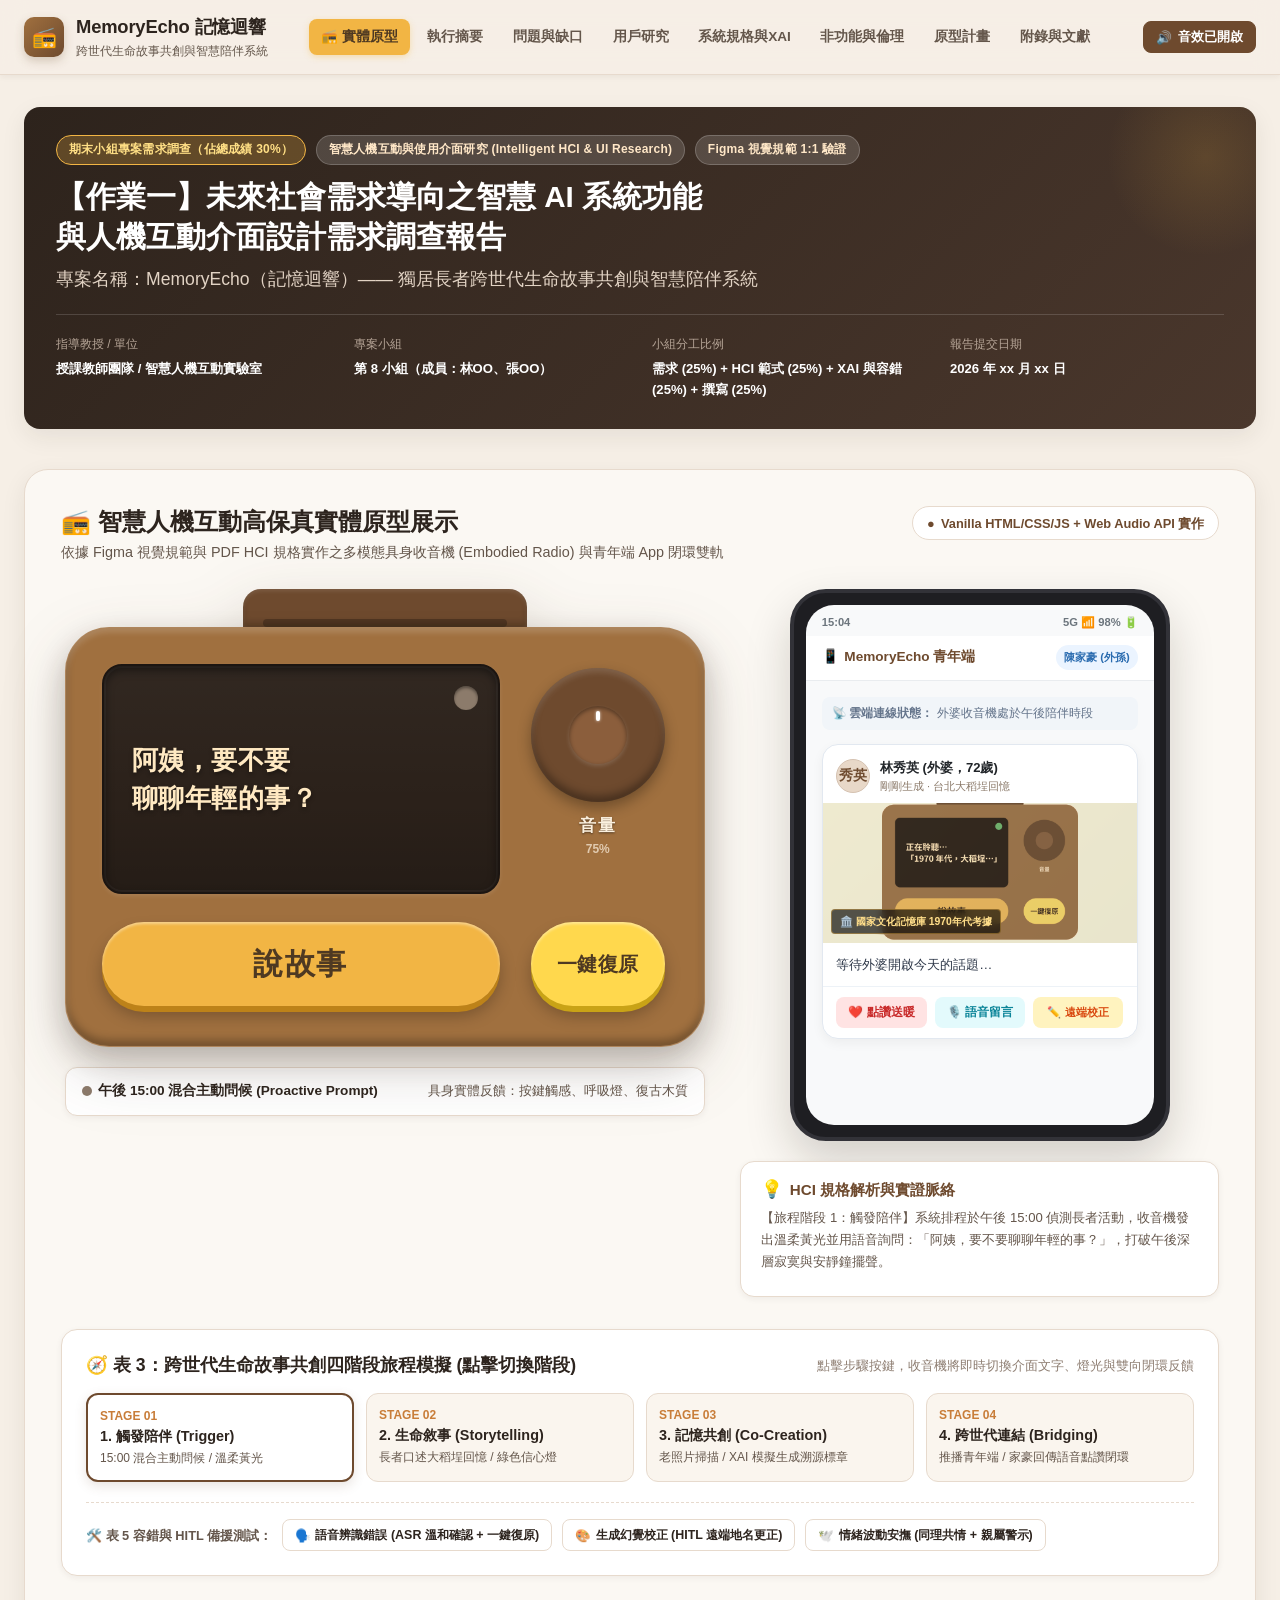
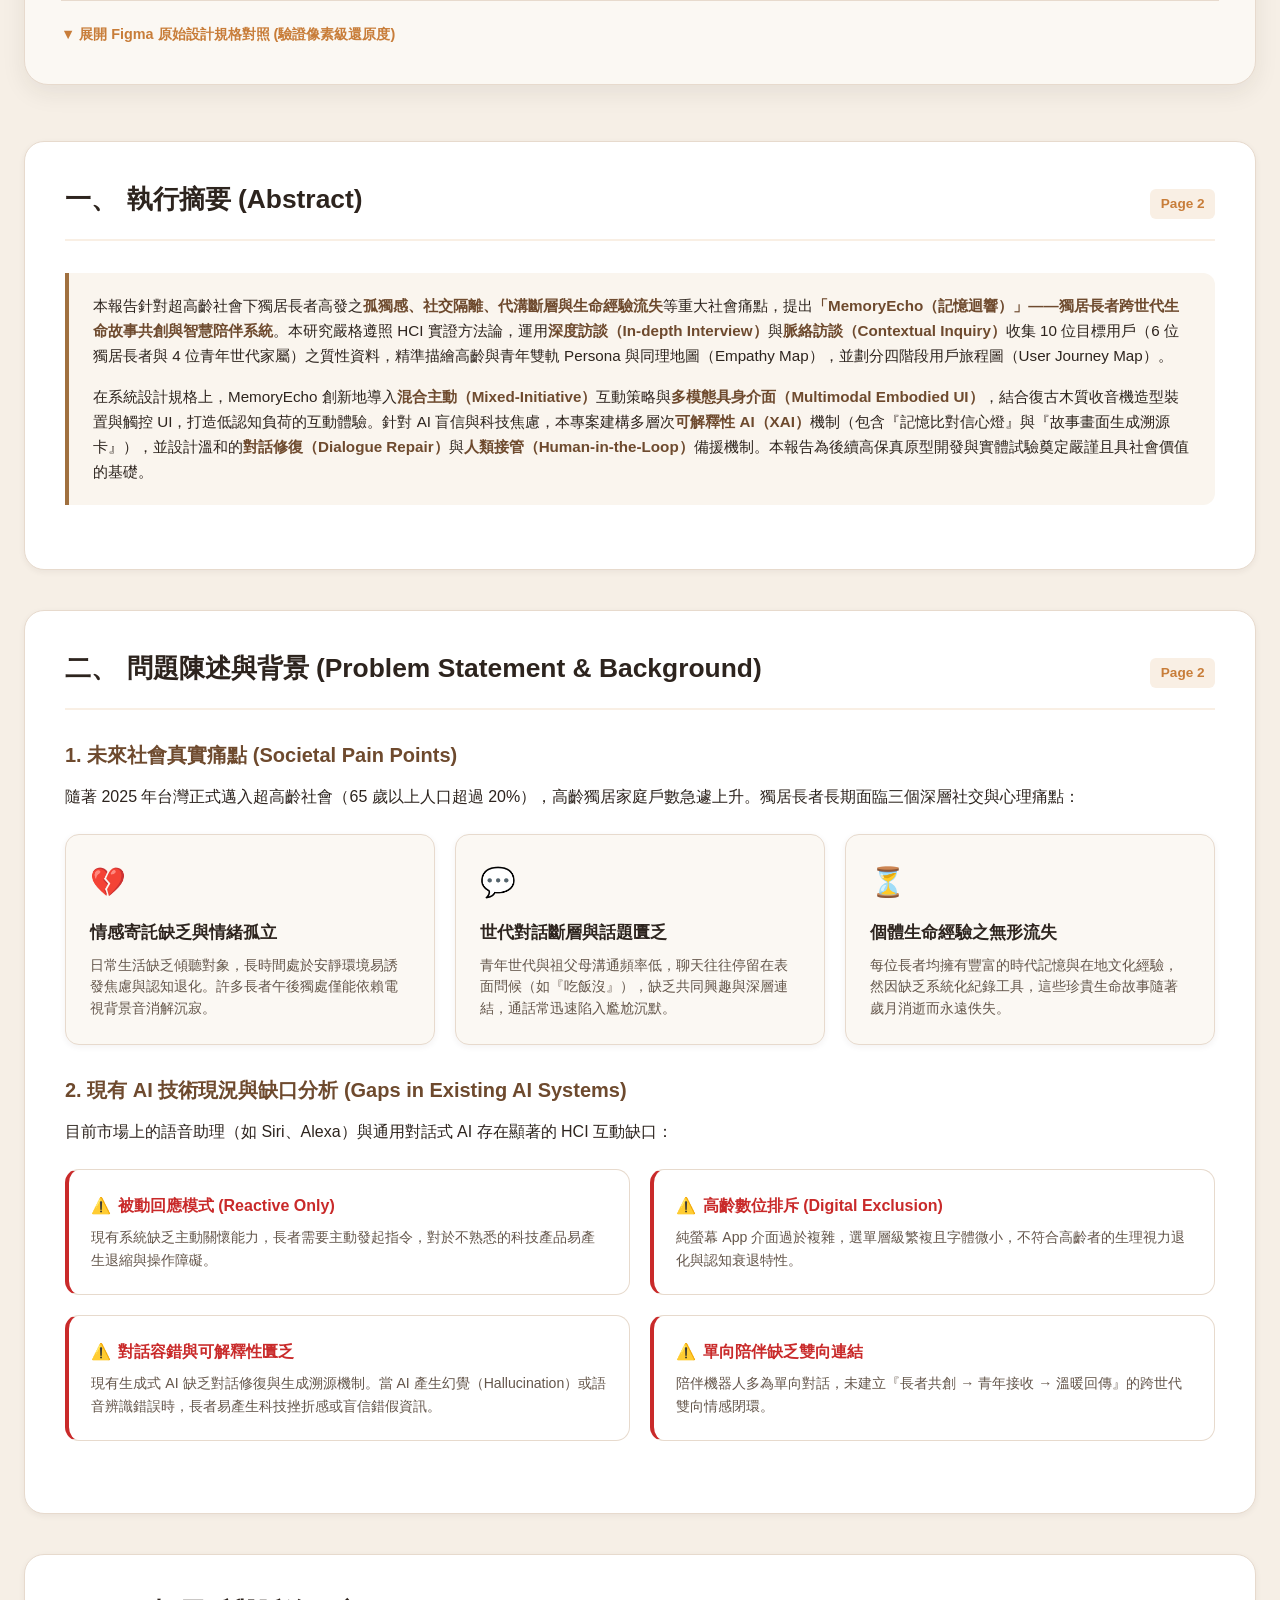
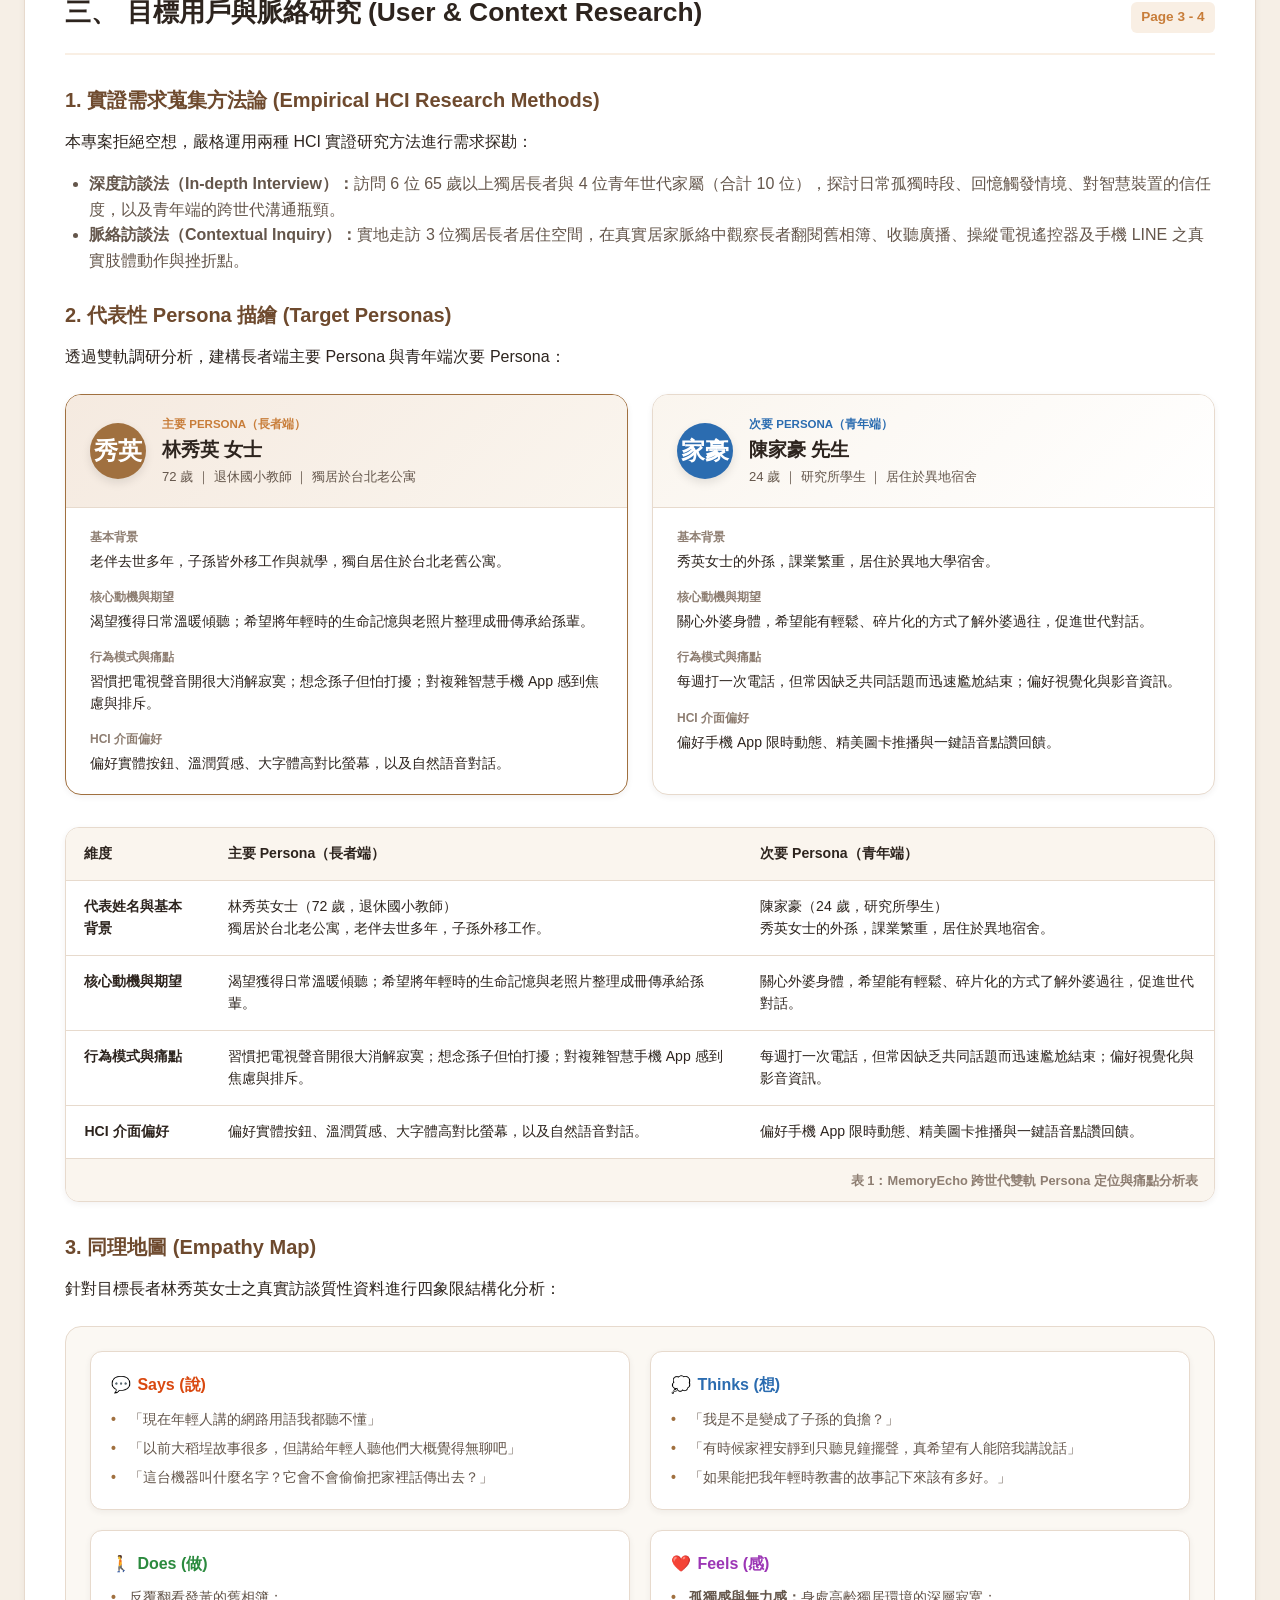
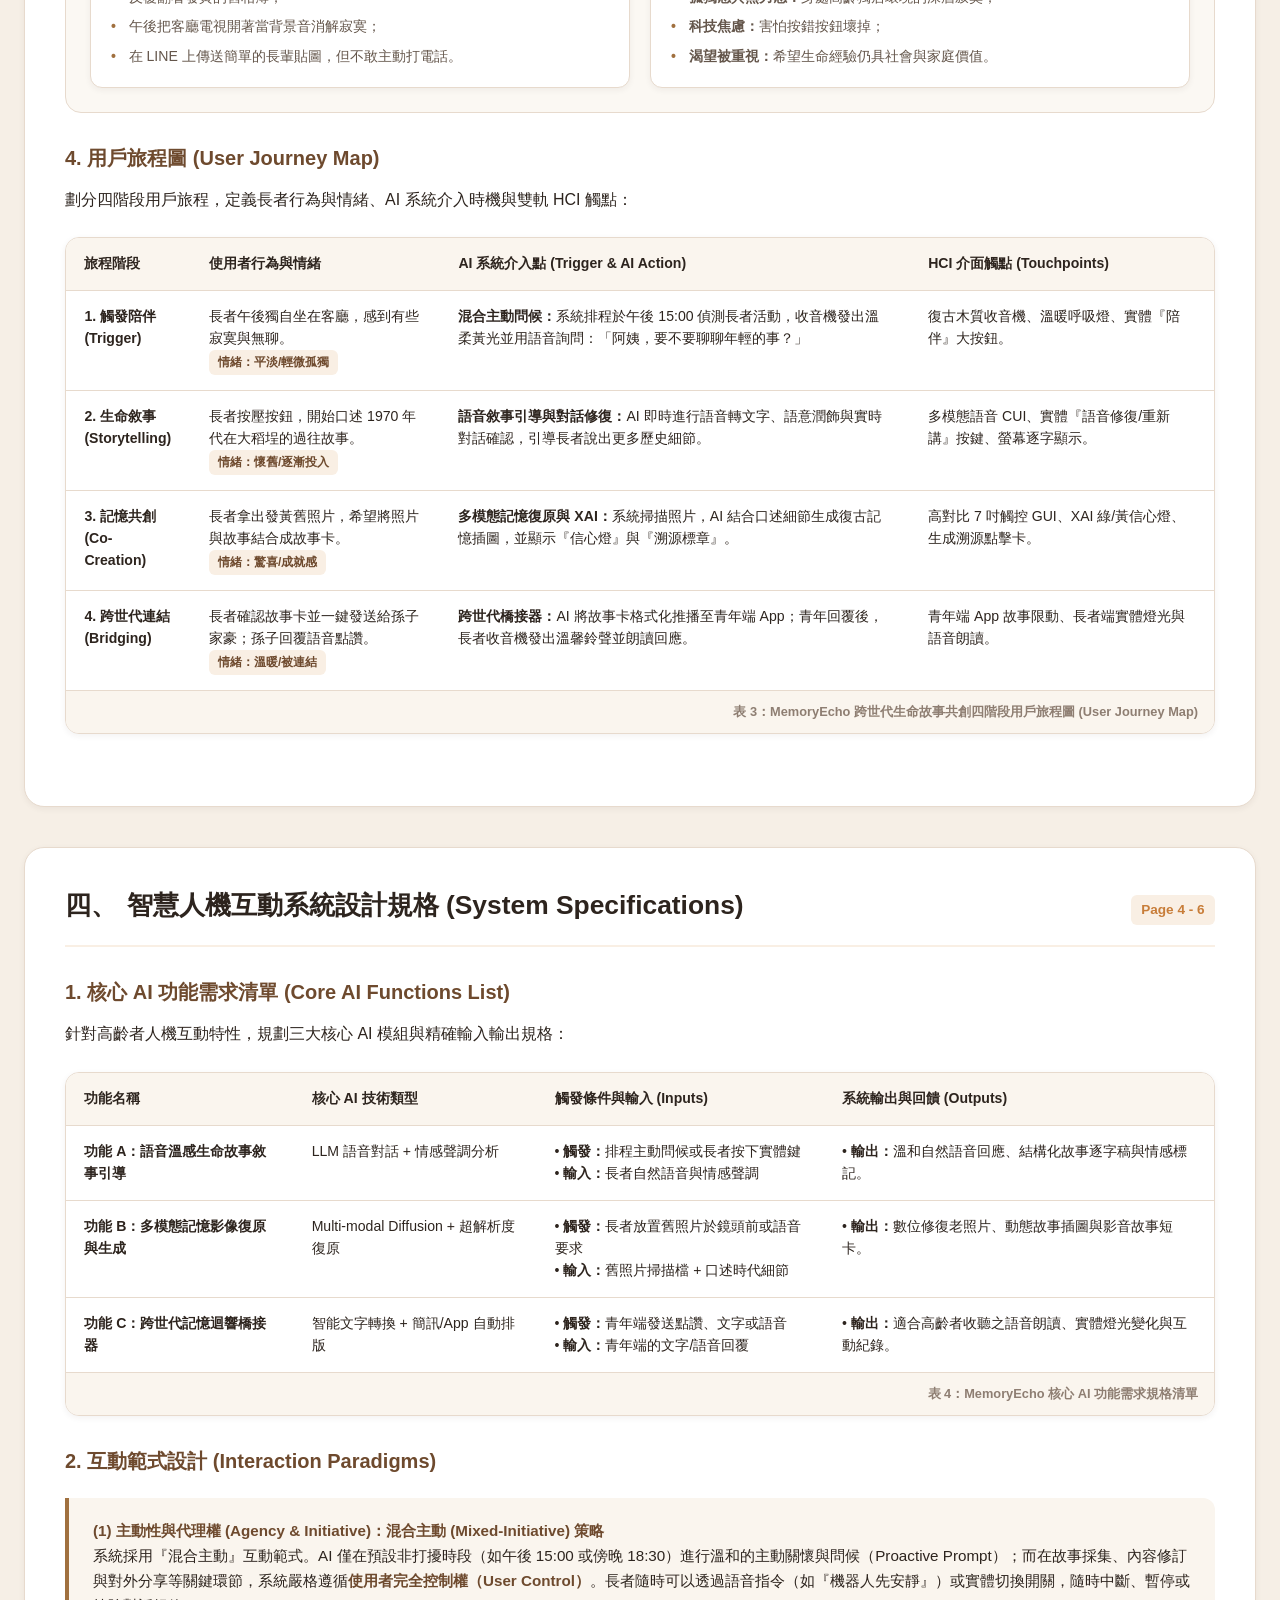
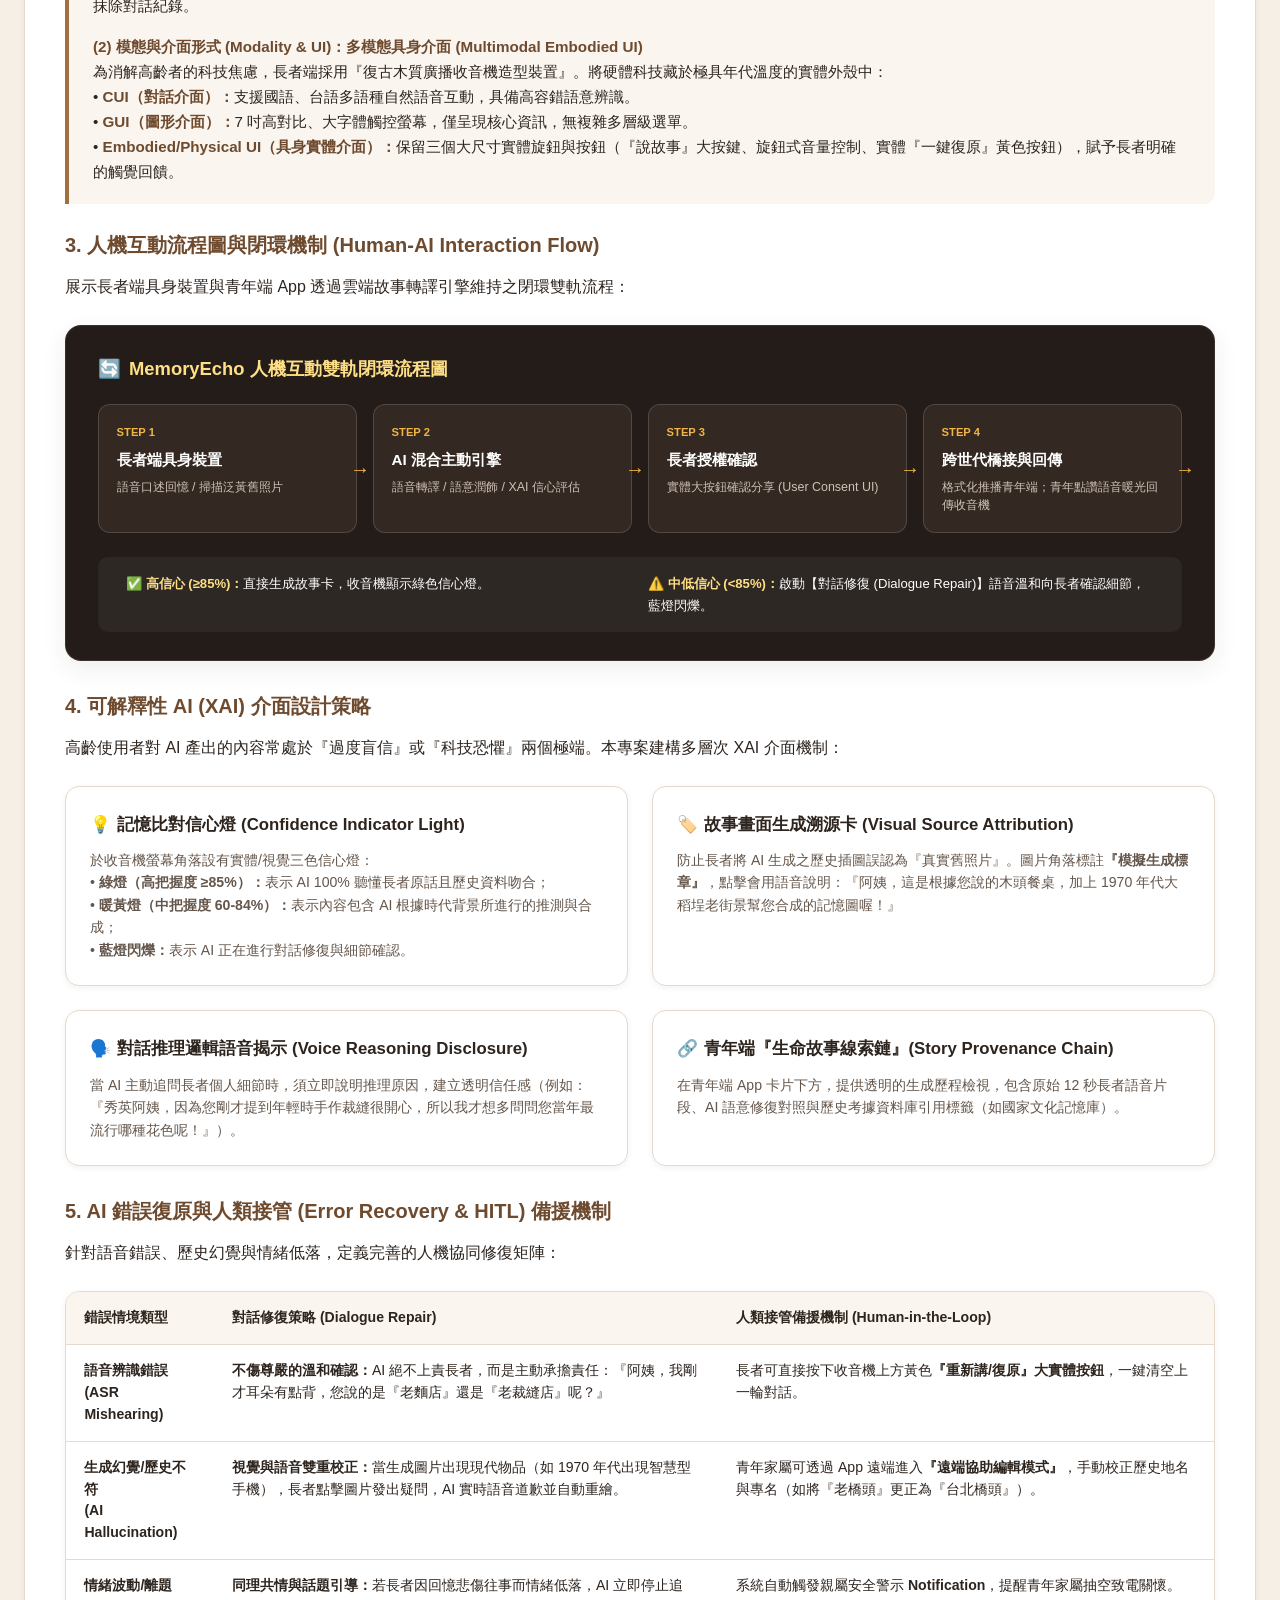
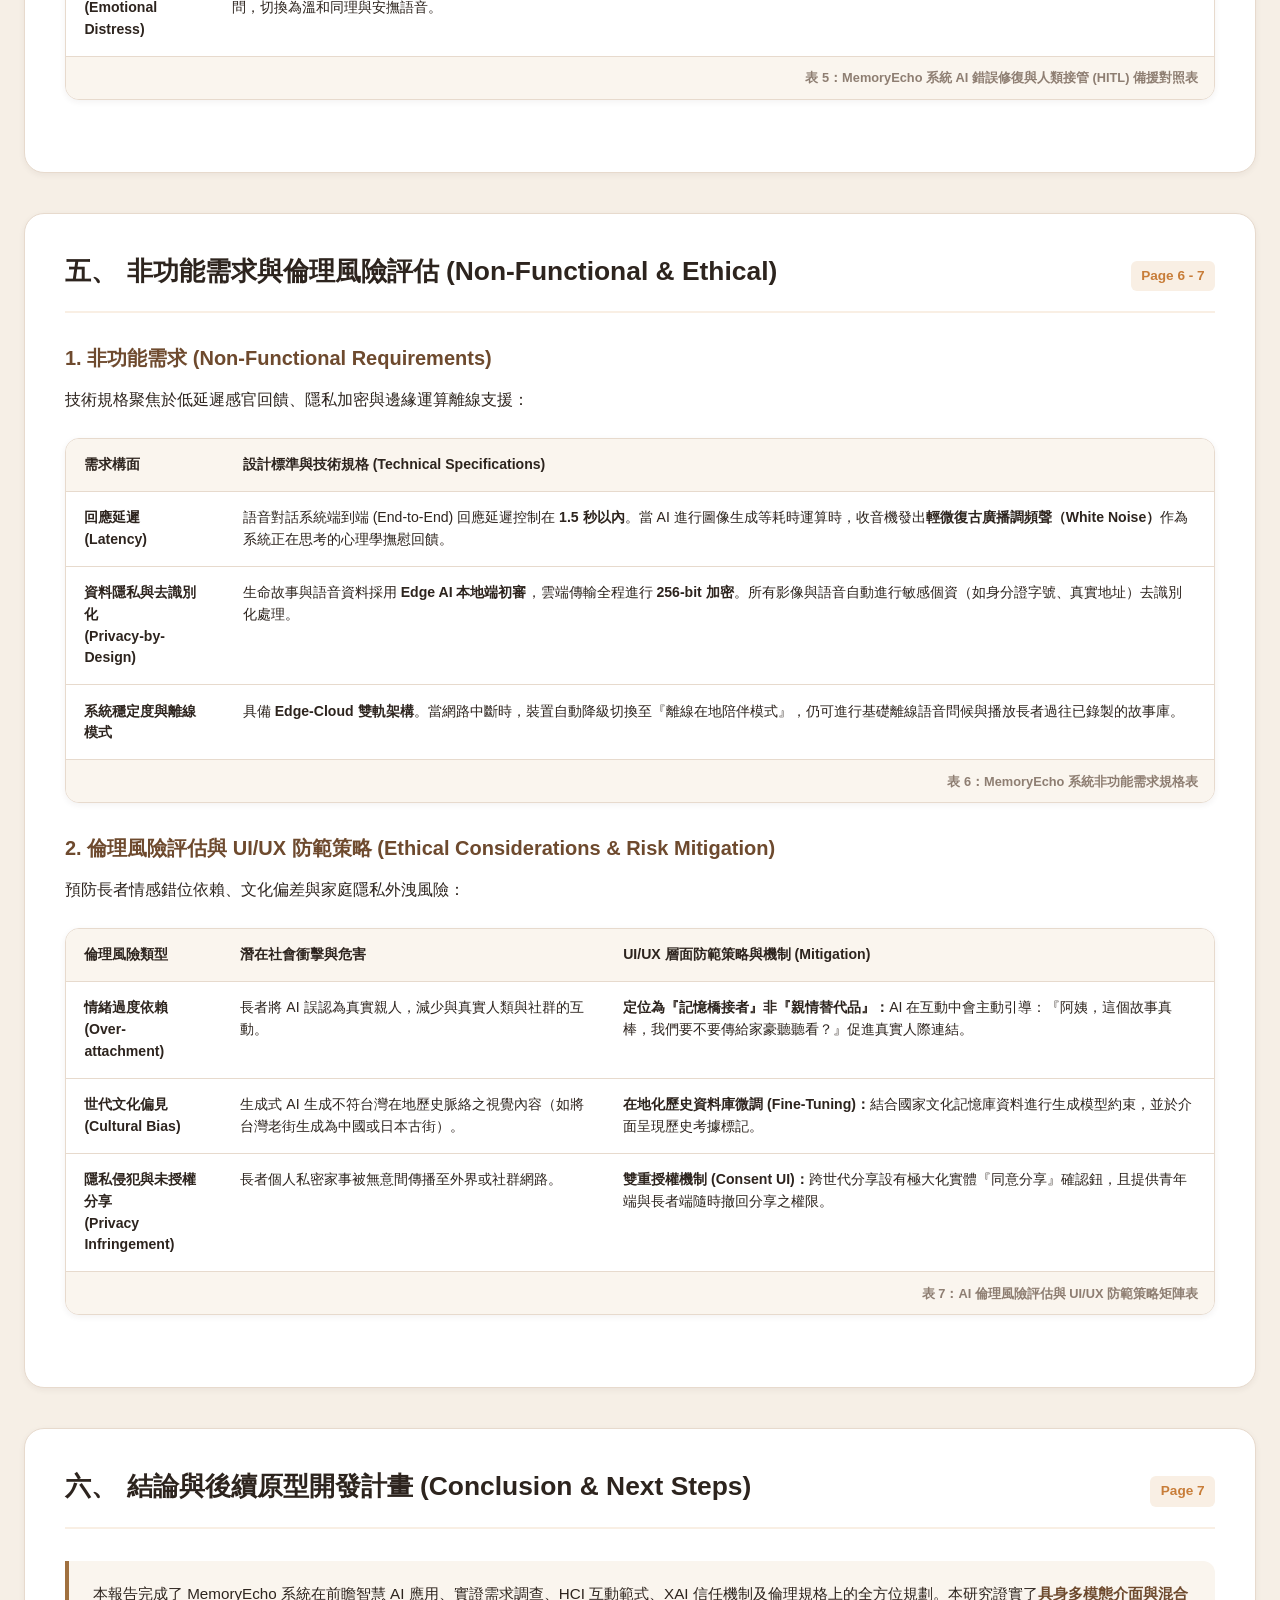
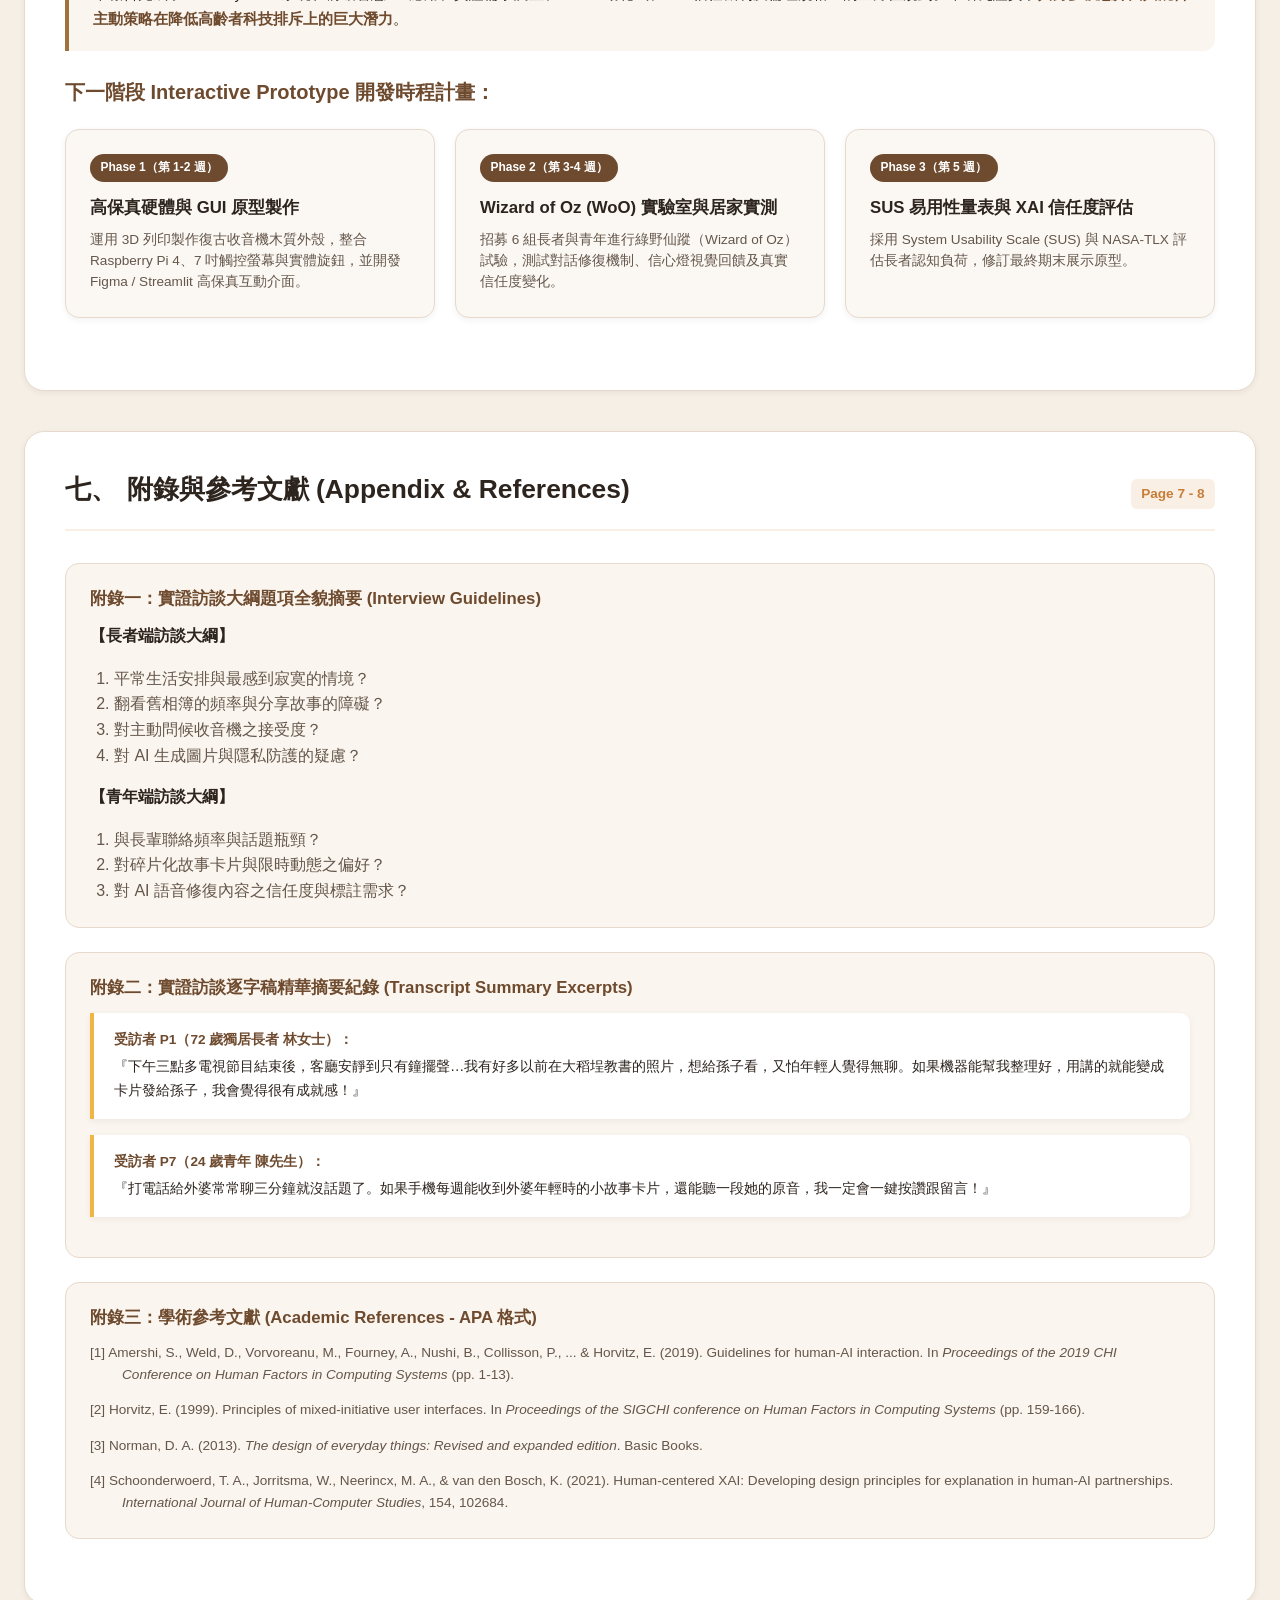
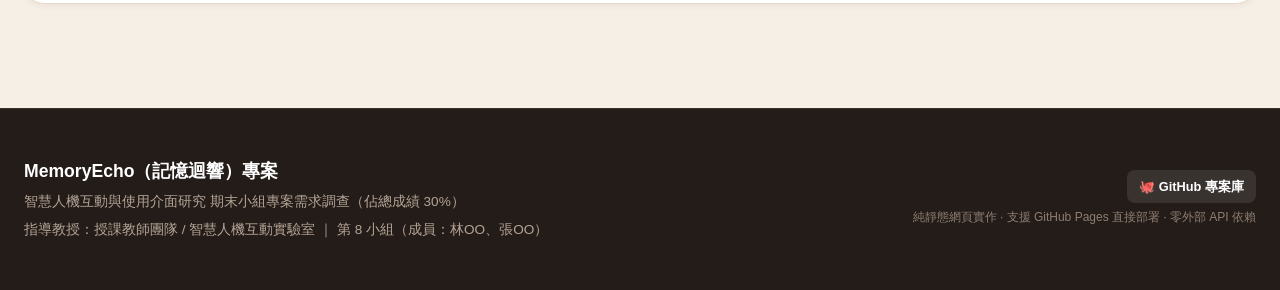
==== index.html @ 431fba09 "第一版：MemoryEcho 收音機網頁原型（PDF + Figma）" ====
<!DOCTYPE html>
<html lang="zh-TW">
<head>
  <meta charset="UTF-8">
  <meta name="viewport" content="width=device-width, initial-scale=1.0">
  <title>MemoryEcho（記憶迴響）｜獨居長者跨世代生命故事共創與智慧陪伴系統</title>
  <meta name="description" content="智慧人機互動與使用介面研究 期末小組專案需求調查報告：獨居長者跨世代生命故事共創與智慧陪伴系統 MemoryEcho。結合混合主動策略、多模態具身介面與 XAI 可解釋性機制。">
  <meta name="theme-color" content="#A0703F">
  <link rel="stylesheet" href="css/style.css">
</head>
<body>

  <!-- Sticky Top Navigation -->
  <header class="site-header" id="siteHeader">
    <div class="header-container">
      <a href="#prototypeShowcase" class="brand-wrapper">
        <div class="brand-icon">📻</div>
        <div class="brand-title-group">
          <span class="brand-title">MemoryEcho 記憶迴響</span>
          <span class="brand-subtitle">跨世代生命故事共創與智慧陪伴系統</span>
        </div>
      </a>

      <!-- Desktop Nav Links -->
      <ul class="nav-links" id="navLinks">
        <li><a href="#prototypeShowcase" class="nav-link prototype-btn">📻 實體原型</a></li>
        <li><a href="#sectionAbstract" class="nav-link">執行摘要</a></li>
        <li><a href="#sectionProblem" class="nav-link">問題與缺口</a></li>
        <li><a href="#sectionResearch" class="nav-link">用戶研究</a></li>
        <li><a href="#sectionSpecs" class="nav-link">系統規格與XAI</a></li>
        <li><a href="#sectionEthics" class="nav-link">非功能與倫理</a></li>
        <li><a href="#sectionNextSteps" class="nav-link">原型計畫</a></li>
        <li><a href="#sectionAppendix" class="nav-link">附錄與文獻</a></li>
      </ul>

      <!-- Action Tools -->
      <div class="header-tools">
        <button type="button" class="tool-toggle-btn active" id="soundToggleBtn" title="開關網頁調頻音效與語音播報">
          <span>🔊</span>
          <span>音效已開啟</span>
        </button>
        <button type="button" class="mobile-nav-toggle" id="mobileNavToggle" aria-label="選單開關">☰</button>
      </div>
    </div>
  </header>

  <!-- Main Content Wrapper -->
  <main class="main-wrapper">

    <!-- Academic Report Header Banner -->
    <header class="academic-banner" id="academicBanner">
      <div class="academic-badge-row">
        <span class="academic-badge highlight">期末小組專案需求調查（佔總成績 30%）</span>
        <span class="academic-badge">智慧人機互動與使用介面研究 (Intelligent HCI & UI Research)</span>
        <span class="academic-badge">Figma 視覺規範 1:1 驗證</span>
      </div>
      <h1 class="academic-title">【作業一】未來社會需求導向之智慧 AI 系統功能<br>與人機互動介面設計需求調查報告</h1>
      <p class="academic-subtitle">專案名稱：MemoryEcho（記憶迴響）—— 獨居長者跨世代生命故事共創與智慧陪伴系統</p>

      <div class="academic-meta-grid">
        <div class="meta-item">
          <span class="meta-label">指導教授 / 單位</span>
          <span class="meta-value">授課教師團隊 / 智慧人機互動實驗室</span>
        </div>
        <div class="meta-item">
          <span class="meta-label">專案小組</span>
          <span class="meta-value">第 8 小組（成員：林OO、張OO）</span>
        </div>
        <div class="meta-item">
          <span class="meta-label">小組分工比例</span>
          <span class="meta-value">需求 (25%) + HCI 範式 (25%) + XAI 與容錯 (25%) + 撰寫 (25%)</span>
        </div>
        <div class="meta-item">
          <span class="meta-label">報告提交日期</span>
          <span class="meta-value">2026 年 xx 月 xx 日</span>
        </div>
      </div>
    </header>

    <!-- =======================================================================
         SECTION 0: INTERACTIVE PROTOTYPE SHOWCASE (FIGMA 1:1 REPRODUCTION)
         ======================================================================= -->
    <section class="prototype-section" id="prototypeShowcase">
      <div class="section-head">
        <div class="section-title-wrap">
          <h2>📻 智慧人機互動高保真實體原型展示</h2>
          <p>依據 Figma 視覺規範與 PDF HCI 規格實作之多模態具身收音機 (Embodied Radio) 與青年端 App 閉環雙軌</p>
        </div>
        <div class="prototype-tag-pill">
          <span>●</span> <span>Vanilla HTML/CSS/JS + Web Audio API 實作</span>
        </div>
      </div>

      <!-- Prototype Split View -->
      <div class="prototype-arena">

        <!-- Left: Elder Embodied Radio Hardware -->
        <div class="radio-stage">
          <div class="radio-device-wrapper">
            <!-- Top Handle (#6E4A2E) -->
            <div class="radio-handle"></div>

            <!-- Radio Body (#A0703F) -->
            <div class="radio-chassis">
              <!-- Left Column: Screen & Story Button -->
              <div class="chassis-left">
                <!-- 7" High-contrast Display (#2B211A) -->
                <div class="radio-screen" id="radioScreen">
                  <!-- XAI Confidence Indicator LED (Top Right) -->
                  <div class="screen-indicator-wrap">
                    <div class="indicator-led state-standby" id="screenIndicatorLed" title="記憶比對信心燈 (點擊測試說明)"></div>
                  </div>

                  <!-- Screen Text Dynamic Display -->
                  <div class="screen-content">
                    <div class="screen-text" id="radioScreenText">阿姨，要不要
聊聊年輕的事？</div>
                  </div>
                </div>

                <!-- Say Story Big Button (#F2B544) -->
                <button type="button" class="btn-story" id="btnStory" title="按壓說故事">
                  說故事
                </button>
              </div>

              <!-- Right Column: Rotary Volume Knob & Reset Button -->
              <div class="chassis-right">
                <!-- Rotary Volume Knob Section -->
                <div class="knob-container">
                  <div class="rotary-knob" id="rotaryKnob" title="旋鈕式音量控制 (可點擊或滾動滑鼠滾輪調整)">
                    <div class="knob-inner"></div>
                  </div>
                  <div class="knob-label">音量</div>
                  <div class="knob-vol-readout" id="knobVolReadout">75%</div>
                </div>

                <!-- Reset Button (#FFD84D) -->
                <button type="button" class="btn-reset" id="btnReset" title="實體『一鍵復原』黃色按鈕：清空上一輪對話">
                  一鍵復原
                </button>
              </div>
            </div>
          </div>

          <!-- Radio Hardware Status Bar -->
          <div class="radio-status-bar">
            <div class="status-indicator-tag">
              <span class="status-dot-mini" id="radioStatusDot"></span>
              <span id="radioStatusText">午後 15:00 混合主動問候 (Proactive Prompt)</span>
            </div>
            <span class="status-feedback-text">具身實體反饋：按鍵觸感、呼吸燈、復古木質</span>
          </div>
        </div>

        <!-- Right: Youth Mobile Companion View & HCI Live Explanation -->
        <div class="companion-panel">
          <!-- Smartphone Simulator -->
          <div class="mobile-phone-frame">
            <div class="phone-screen">
              <div class="phone-status-bar">
                <span>15:04</span>
                <span>5G 📶 98% 🔋</span>
              </div>
              <div class="phone-app-header">
                <div class="phone-app-title">
                  <span>📱</span> MemoryEcho 青年端
                </div>
                <div class="phone-user-chip">陳家豪 (外孫)</div>
              </div>

              <div class="phone-body">
                <!-- Status notification from grandma -->
                <div style="font-size: 0.72rem; color: #64748B; background: #F1F5F9; padding: 0.45rem 0.65rem; border-radius: 8px;">
                  📡 <strong>雲端連線狀態：</strong> <span id="youthStatusText">外婆收音機處於午後陪伴時段</span>
                </div>

                <!-- Story Card in Youth View -->
                <div class="youth-story-card">
                  <div class="card-top-meta">
                    <div class="elder-avatar">秀英</div>
                    <div class="elder-meta-info">
                      <span class="elder-meta-name">林秀英 (外婆，72歲)</span>
                      <span class="elder-meta-time">剛剛生成 · 台北大稻埕回憶</span>
                    </div>
                  </div>

                  <div class="card-media-banner">
                    <img src="assets/images/figma_listening.png" alt="歷史生成插圖" class="card-media-img" style="filter: sepia(0.3) blur(0.5px);">
                    <div class="provenance-tag">🏛️ 國家文化記憶庫 1970年代考據</div>
                  </div>

                  <div class="card-story-text" id="youthStoryText">
                    等待外婆開啟今天的話題…
                  </div>

                  <!-- Provenance Chain (XAI Feature from PDF Page 6) -->
                  <div class="provenance-chain-box" id="provenanceChain" style="display:none;">
                    <div class="chain-header">🔍 生命故事線索鏈 (Story Provenance Chain)</div>
                    <div class="chain-item">
                      <span>🎧 原始語音片段：</span>
                      <span class="audio-preview-chip" onclick="window.MemoryEchoTestSpeech && window.MemoryEchoTestSpeech()">12秒語音 (點擊試聽)</span>
                    </div>
                    <div class="chain-item">
                      <span>📝 AI 語意修復：</span>
                      <span style="color:#2B8A3E;">大稻埕布莊回憶 (吻合度 96%)</span>
                    </div>
                  </div>

                  <!-- Youth Feedback Buttons -->
                  <div class="youth-actions-bar">
                    <button type="button" class="btn-youth-action btn-youth-like" id="youthBtnLike" title="發送點讚至長者收音機">
                      ❤️ 點讚送暖
                    </button>
                    <button type="button" class="btn-youth-action btn-youth-voice" id="youthBtnVoice" title="傳送語音留言給外婆">
                      🎙️ 語音留言
                    </button>
                    <button type="button" class="btn-youth-action btn-youth-edit" id="youthBtnEdit" title="遠端協助編輯模式 (HITL)">
                      ✏️ 遠端校正
                    </button>
                  </div>
                </div>
              </div>
            </div>
          </div>

          <!-- HCI Rationale Box -->
          <div class="companion-explain-box" id="feedbackExplain">
            <h4><span style="font-size:1.1rem;">💡</span> HCI 規格解析與實證脈絡</h4>
            <p>【旅程階段 1：觸發陪伴】系統排程於午後 15:00 偵測長者活動，收音機發出溫柔黃光並用語音詢問：「阿姨，要不要聊聊年輕的事？」，打破午後深層寂寞與安靜鐘擺聲。</p>
          </div>
        </div>

      </div>

      <!-- User Journey Interactive Stepper -->
      <div class="journey-stepper-panel">
        <div class="stepper-header">
          <h3>🧭 表 3：跨世代生命故事共創四階段旅程模擬 (點擊切換階段)</h3>
          <span class="stepper-hint">點擊步驟按鍵，收音機將即時切換介面文字、燈光與雙向閉環反饋</span>
        </div>

        <div class="stepper-buttons-row">
          <button type="button" class="step-btn active" data-step="1">
            <span class="step-num">STAGE 01</span>
            <span class="step-title">1. 觸發陪伴 (Trigger)</span>
            <span class="step-desc">15:00 混合主動問候 / 溫柔黃光</span>
          </button>
          <button type="button" class="step-btn" data-step="2">
            <span class="step-num">STAGE 02</span>
            <span class="step-title">2. 生命敘事 (Storytelling)</span>
            <span class="step-desc">長者口述大稻埕回憶 / 綠色信心燈</span>
          </button>
          <button type="button" class="step-btn" data-step="3">
            <span class="step-num">STAGE 03</span>
            <span class="step-title">3. 記憶共創 (Co-Creation)</span>
            <span class="step-desc">老照片掃描 / XAI 模擬生成溯源標章</span>
          </button>
          <button type="button" class="step-btn" data-step="4">
            <span class="step-num">STAGE 04</span>
            <span class="step-title">4. 跨世代連結 (Bridging)</span>
            <span class="step-desc">推播青年端 / 家豪回傳語音點讚閉環</span>
          </button>
        </div>

        <!-- Table 5 Error Recovery & HITL Quick Scenarios -->
        <div class="error-scenarios-row">
          <span class="scenario-label">🛠️ 表 5 容錯與 HITL 備援測試：</span>
          <button type="button" class="btn-scenario" data-scenario="asrError">
            <span>🗣️</span> 語音辨識錯誤 (ASR 溫和確認 + 一鍵復原)
          </button>
          <button type="button" class="btn-scenario" data-scenario="hallucinationError">
            <span>🎨</span> 生成幻覺校正 (HITL 遠端地名更正)
          </button>
          <button type="button" class="btn-scenario" data-scenario="emotionError">
            <span>🕊️</span> 情緒波動安撫 (同理共情 + 親屬警示)
          </button>
        </div>
      </div>

      <!-- Figma Visual Comparison Drawer (1:1 Fidelity Verification) -->
      <div class="figma-compare-drawer">
        <button type="button" class="drawer-toggle" id="figmaToggleBtn">
          <span>▼ 展開 Figma 原始設計規格對照 (驗證像素級還原度)</span>
        </button>
        <div class="figma-compare-content" id="figmaDrawer">
          <div class="figma-grid">
            <div class="figma-card">
              <img src="assets/images/figma_standby.png" alt="Figma 待機/主動問候畫面" loading="lazy">
              <p>Figma 狀態 1：待機/主動問候畫面 (「阿姨，要不要聊聊年輕的事？」)</p>
            </div>
            <div class="figma-card">
              <img src="assets/images/figma_listening.png" alt="Figma 聆聽中畫面" loading="lazy">
              <p>Figma 狀態 2：聆聽中與綠色信心燈 (「正在聆聽…「1970 年代，大稻埕…」」)</p>
            </div>
          </div>
        </div>
      </div>
    </section>

    <!-- =======================================================================
         SECTION 1: 一、執行摘要 (ABSTRACT)
         ======================================================================= -->
    <section class="report-section" id="sectionAbstract">
      <div class="report-section-header">
        <h2><span>一、</span>執行摘要 (Abstract)</h2>
        <span class="section-page-ref">Page 2</span>
      </div>

      <div class="callout-box">
        <p>本報告針對超高齡社會下獨居長者高發之<strong>孤獨感、社交隔離、代溝斷層與生命經驗流失</strong>等重大社會痛點，提出<strong>「MemoryEcho（記憶迴響）」——獨居長者跨世代生命故事共創與智慧陪伴系統</strong>。本研究嚴格遵照 HCI 實證方法論，運用<strong>深度訪談（In-depth Interview）</strong>與<strong>脈絡訪談（Contextual Inquiry）</strong>收集 10 位目標用戶（6 位獨居長者與 4 位青年世代家屬）之質性資料，精準描繪高齡與青年雙軌 Persona 與同理地圖（Empathy Map），並劃分四階段用戶旅程圖（User Journey Map）。</p>
        <p>在系統設計規格上，MemoryEcho 創新地導入<strong>混合主動（Mixed-Initiative）</strong>互動策略與<strong>多模態具身介面（Multimodal Embodied UI）</strong>，結合復古木質收音機造型裝置與觸控 UI，打造低認知負荷的互動體驗。針對 AI 盲信與科技焦慮，本專案建構多層次<strong>可解釋性 AI（XAI）</strong>機制（包含『記憶比對信心燈』與『故事畫面生成溯源卡』），並設計溫和的<strong>對話修復（Dialogue Repair）</strong>與<strong>人類接管（Human-in-the-Loop）</strong>備援機制。本報告為後續高保真原型開發與實體試驗奠定嚴謹且具社會價值的基礎。</p>
      </div>
    </section>

    <!-- =======================================================================
         SECTION 2: 二、問題陳述與背景 (PROBLEM STATEMENT & BACKGROUND)
         ======================================================================= -->
    <section class="report-section" id="sectionProblem">
      <div class="report-section-header">
        <h2><span>二、</span>問題陳述與背景 (Problem Statement & Background)</h2>
        <span class="section-page-ref">Page 2</span>
      </div>

      <h3 class="sub-section-title">1. 未來社會真實痛點 (Societal Pain Points)</h3>
      <p>隨著 2025 年台灣正式邁入超高齡社會（65 歲以上人口超過 20%），高齡獨居家庭戶數急遽上升。獨居長者長期面臨三個深層社交與心理痛點：</p>

      <div class="pain-points-grid">
        <div class="pain-point-card">
          <div class="pain-point-icon">💔</div>
          <div class="pain-point-title">情感寄託缺乏與情緒孤立</div>
          <div class="pain-point-desc">日常生活缺乏傾聽對象，長時間處於安靜環境易誘發焦慮與認知退化。許多長者午後獨處僅能依賴電視背景音消解沉寂。</div>
        </div>
        <div class="pain-point-card">
          <div class="pain-point-icon">💬</div>
          <div class="pain-point-title">世代對話斷層與話題匱乏</div>
          <div class="pain-point-desc">青年世代與祖父母溝通頻率低，聊天往往停留在表面問候（如『吃飯沒』），缺乏共同興趣與深層連結，通話常迅速陷入尷尬沉默。</div>
        </div>
        <div class="pain-point-card">
          <div class="pain-point-icon">⏳</div>
          <div class="pain-point-title">個體生命經驗之無形流失</div>
          <div class="pain-point-desc">每位長者均擁有豐富的時代記憶與在地文化經驗，然因缺乏系統化紀錄工具，這些珍貴生命故事隨著歲月消逝而永遠佚失。</div>
        </div>
      </div>

      <h3 class="sub-section-title">2. 現有 AI 技術現況與缺口分析 (Gaps in Existing AI Systems)</h3>
      <p>目前市場上的語音助理（如 Siri、Alexa）與通用對話式 AI 存在顯著的 HCI 互動缺口：</p>

      <div class="gaps-grid">
        <div class="gap-card">
          <div class="gap-title"><span>⚠️</span> 被動回應模式 (Reactive Only)</div>
          <div class="gap-desc">現有系統缺乏主動關懷能力，長者需要主動發起指令，對於不熟悉的科技產品易產生退縮與操作障礙。</div>
        </div>
        <div class="gap-card">
          <div class="gap-title"><span>⚠️</span> 高齡數位排斥 (Digital Exclusion)</div>
          <div class="gap-desc">純螢幕 App 介面過於複雜，選單層級繁複且字體微小，不符合高齡者的生理視力退化與認知衰退特性。</div>
        </div>
        <div class="gap-card">
          <div class="gap-title"><span>⚠️</span> 對話容錯與可解釋性匱乏</div>
          <div class="gap-desc">現有生成式 AI 缺乏對話修復與生成溯源機制。當 AI 產生幻覺（Hallucination）或語音辨識錯誤時，長者易產生科技挫折感或盲信錯假資訊。</div>
        </div>
        <div class="gap-card">
          <div class="gap-title"><span>⚠️</span> 單向陪伴缺乏雙向連結</div>
          <div class="gap-desc">陪伴機器人多為單向對話，未建立『長者共創 → 青年接收 → 溫暖回傳』的跨世代雙向情感閉環。</div>
        </div>
      </div>
    </section>

    <!-- =======================================================================
         SECTION 3: 三、目標用戶與脈絡研究 (USER & CONTEXT RESEARCH)
         ======================================================================= -->
    <section class="report-section" id="sectionResearch">
      <div class="report-section-header">
        <h2><span>三、</span>目標用戶與脈絡研究 (User & Context Research)</h2>
        <span class="section-page-ref">Page 3 - 4</span>
      </div>

      <h3 class="sub-section-title">1. 實證需求蒐集方法論 (Empirical HCI Research Methods)</h3>
      <p>本專案拒絕空想，嚴格運用兩種 HCI 實證研究方法進行需求探勘：</p>
      <ul style="margin-left: 1.5rem; margin-bottom: 1.5rem; color: var(--text-secondary); line-height: 1.6;">
        <li><strong>深度訪談法（In-depth Interview）：</strong>訪問 6 位 65 歲以上獨居長者與 4 位青年世代家屬（合計 10 位），探討日常孤獨時段、回憶觸發情境、對智慧裝置的信任度，以及青年端的跨世代溝通瓶頸。</li>
        <li><strong>脈絡訪談法（Contextual Inquiry）：</strong>實地走訪 3 位獨居長者居住空間，在真實居家脈絡中觀察長者翻閱舊相簿、收聽廣播、操縱電視遙控器及手機 LINE 之真實肢體動作與挫折點。</li>
      </ul>

      <h3 class="sub-section-title">2. 代表性 Persona 描繪 (Target Personas)</h3>
      <p>透過雙軌調研分析，建構長者端主要 Persona 與青年端次要 Persona：</p>

      <!-- Persona Cards Grid -->
      <div class="personas-grid">
        <!-- Elder Persona Card -->
        <div class="persona-card primary">
          <div class="persona-header">
            <div class="persona-avatar">秀英</div>
            <div class="persona-name-group">
              <span class="persona-type-badge">主要 Persona（長者端）</span>
              <span class="persona-name">林秀英 女士</span>
              <span class="persona-subtitle">72 歲 ｜ 退休國小教師 ｜ 獨居於台北老公寓</span>
            </div>
          </div>
          <div class="persona-body">
            <div class="persona-row">
              <span class="persona-row-label">基本背景</span>
              <span class="persona-row-content">老伴去世多年，子孫皆外移工作與就學，獨自居住於台北老舊公寓。</span>
            </div>
            <div class="persona-row">
              <span class="persona-row-label">核心動機與期望</span>
              <span class="persona-row-content">渴望獲得日常溫暖傾聽；希望將年輕時的生命記憶與老照片整理成冊傳承給孫輩。</span>
            </div>
            <div class="persona-row">
              <span class="persona-row-label">行為模式與痛點</span>
              <span class="persona-row-content">習慣把電視聲音開很大消解寂寞；想念孫子但怕打擾；對複雜智慧手機 App 感到焦慮與排斥。</span>
            </div>
            <div class="persona-row">
              <span class="persona-row-label">HCI 介面偏好</span>
              <span class="persona-row-content">偏好實體按鈕、溫潤質感、大字體高對比螢幕，以及自然語音對話。</span>
            </div>
          </div>
        </div>

        <!-- Youth Persona Card -->
        <div class="persona-card">
          <div class="persona-header">
            <div class="persona-avatar youth">家豪</div>
            <div class="persona-name-group">
              <span class="persona-type-badge" style="color:#2B6CB0;">次要 Persona（青年端）</span>
              <span class="persona-name">陳家豪 先生</span>
              <span class="persona-subtitle">24 歲 ｜ 研究所學生 ｜ 居住於異地宿舍</span>
            </div>
          </div>
          <div class="persona-body">
            <div class="persona-row">
              <span class="persona-row-label">基本背景</span>
              <span class="persona-row-content">秀英女士的外孫，課業繁重，居住於異地大學宿舍。</span>
            </div>
            <div class="persona-row">
              <span class="persona-row-label">核心動機與期望</span>
              <span class="persona-row-content">關心外婆身體，希望能有輕鬆、碎片化的方式了解外婆過往，促進世代對話。</span>
            </div>
            <div class="persona-row">
              <span class="persona-row-label">行為模式與痛點</span>
              <span class="persona-row-content">每週打一次電話，但常因缺乏共同話題而迅速尷尬結束；偏好視覺化與影音資訊。</span>
            </div>
            <div class="persona-row">
              <span class="persona-row-label">HCI 介面偏好</span>
              <span class="persona-row-content">偏好手機 App 限時動態、精美圖卡推播與一鍵語音點讚回饋。</span>
            </div>
          </div>
        </div>
      </div>

      <!-- Table 1: Persona Comparison Table -->
      <div class="table-wrapper">
        <table class="report-table">
          <thead>
            <tr>
              <th>維度</th>
              <th>主要 Persona（長者端）</th>
              <th>次要 Persona（青年端）</th>
            </tr>
          </thead>
          <tbody>
            <tr>
              <td><strong>代表姓名與基本背景</strong></td>
              <td>林秀英女士（72 歲，退休國小教師）<br>獨居於台北老公寓，老伴去世多年，子孫外移工作。</td>
              <td>陳家豪（24 歲，研究所學生）<br>秀英女士的外孫，課業繁重，居住於異地宿舍。</td>
            </tr>
            <tr>
              <td><strong>核心動機與期望</strong></td>
              <td>渴望獲得日常溫暖傾聽；希望將年輕時的生命記憶與老照片整理成冊傳承給孫輩。</td>
              <td>關心外婆身體，希望能有輕鬆、碎片化的方式了解外婆過往，促進世代對話。</td>
            </tr>
            <tr>
              <td><strong>行為模式與痛點</strong></td>
              <td>習慣把電視聲音開很大消解寂寞；想念孫子但怕打擾；對複雜智慧手機 App 感到焦慮與排斥。</td>
              <td>每週打一次電話，但常因缺乏共同話題而迅速尷尬結束；偏好視覺化與影音資訊。</td>
            </tr>
            <tr>
              <td><strong>HCI 介面偏好</strong></td>
              <td>偏好實體按鈕、溫潤質感、大字體高對比螢幕，以及自然語音對話。</td>
              <td>偏好手機 App 限時動態、精美圖卡推播與一鍵語音點讚回饋。</td>
            </tr>
          </tbody>
          <caption>表 1：MemoryEcho 跨世代雙軌 Persona 定位與痛點分析表</caption>
        </table>
      </div>

      <h3 class="sub-section-title">3. 同理地圖 (Empathy Map)</h3>
      <p>針對目標長者林秀英女士之真實訪談質性資料進行四象限結構化分析：</p>

      <!-- 4-Quadrant Empathy Map Visual -->
      <div class="empathy-map-container">
        <div class="empathy-grid">
          <div class="empathy-quadrant">
            <div class="quadrant-title says"><span>💬</span> Says (說)</div>
            <ul class="empathy-list">
              <li>「現在年輕人講的網路用語我都聽不懂」</li>
              <li>「以前大稻埕故事很多，但講給年輕人聽他們大概覺得無聊吧」</li>
              <li>「這台機器叫什麼名字？它會不會偷偷把家裡話傳出去？」</li>
            </ul>
          </div>

          <div class="empathy-quadrant">
            <div class="quadrant-title thinks"><span>💭</span> Thinks (想)</div>
            <ul class="empathy-list">
              <li>「我是不是變成了子孫的負擔？」</li>
              <li>「有時候家裡安靜到只聽見鐘擺聲，真希望有人能陪我講說話」</li>
              <li>「如果能把我年輕時教書的故事記下來該有多好。」</li>
            </ul>
          </div>

          <div class="empathy-quadrant">
            <div class="quadrant-title does"><span>🚶</span> Does (做)</div>
            <ul class="empathy-list">
              <li>反覆翻看發黃的舊相簿；</li>
              <li>午後把客廳電視開著當背景音消解寂寞；</li>
              <li>在 LINE 上傳送簡單的長輩貼圖，但不敢主動打電話。</li>
            </ul>
          </div>

          <div class="empathy-quadrant">
            <div class="quadrant-title feels"><span>❤️</span> Feels (感)</div>
            <ul class="empathy-list">
              <li><strong>孤獨感與無力感：</strong>身處高齡獨居環境的深層寂寞；</li>
              <li><strong>科技焦慮：</strong>害怕按錯按鈕壞掉；</li>
              <li><strong>渴望被重視：</strong>希望生命經驗仍具社會與家庭價值。</li>
            </ul>
          </div>
        </div>
      </div>

      <h3 class="sub-section-title">4. 用戶旅程圖 (User Journey Map)</h3>
      <p>劃分四階段用戶旅程，定義長者行為與情緒、AI 系統介入時機與雙軌 HCI 觸點：</p>

      <!-- Table 3: User Journey Map -->
      <div class="table-wrapper">
        <table class="report-table">
          <thead>
            <tr>
              <th>旅程階段</th>
              <th>使用者行為與情緒</th>
              <th>AI 系統介入點 (Trigger & AI Action)</th>
              <th>HCI 介面觸點 (Touchpoints)</th>
            </tr>
          </thead>
          <tbody>
            <tr>
              <td><strong>1. 觸發陪伴<br>(Trigger)</strong></td>
              <td>長者午後獨自坐在客廳，感到有些寂寞與無聊。<br><span class="table-badge">情緒：平淡/輕微孤獨</span></td>
              <td><strong>混合主動問候：</strong>系統排程於午後 15:00 偵測長者活動，收音機發出溫柔黃光並用語音詢問：「阿姨，要不要聊聊年輕的事？」</td>
              <td>復古木質收音機、溫暖呼吸燈、實體『陪伴』大按鈕。</td>
            </tr>
            <tr>
              <td><strong>2. 生命敘事<br>(Storytelling)</strong></td>
              <td>長者按壓按鈕，開始口述 1970 年代在大稻埕的過往故事。<br><span class="table-badge">情緒：懷舊/逐漸投入</span></td>
              <td><strong>語音敘事引導與對話修復：</strong>AI 即時進行語音轉文字、語意潤飾與實時對話確認，引導長者說出更多歷史細節。</td>
              <td>多模態語音 CUI、實體『語音修復/重新講』按鍵、螢幕逐字顯示。</td>
            </tr>
            <tr>
              <td><strong>3. 記憶共創<br>(Co-Creation)</strong></td>
              <td>長者拿出發黃舊照片，希望將照片與故事結合成故事卡。<br><span class="table-badge">情緒：驚喜/成就感</span></td>
              <td><strong>多模態記憶復原與 XAI：</strong>系統掃描照片，AI 結合口述細節生成復古記憶插圖，並顯示『信心燈』與『溯源標章』。</td>
              <td>高對比 7 吋觸控 GUI、XAI 綠/黃信心燈、生成溯源點擊卡。</td>
            </tr>
            <tr>
              <td><strong>4. 跨世代連結<br>(Bridging)</strong></td>
              <td>長者確認故事卡並一鍵發送給孫子家豪；孫子回覆語音點讚。<br><span class="table-badge">情緒：溫暖/被連結</span></td>
              <td><strong>跨世代橋接器：</strong>AI 將故事卡格式化推播至青年端 App；青年回覆後，長者收音機發出溫馨鈴聲並朗讀回應。</td>
              <td>青年端 App 故事限動、長者端實體燈光與語音朗讀。</td>
            </tr>
          </tbody>
          <caption>表 3：MemoryEcho 跨世代生命故事共創四階段用戶旅程圖 (User Journey Map)</caption>
        </table>
      </div>
    </section>

    <!-- =======================================================================
         SECTION 4: 四、智慧人機互動系統設計規格 (SYSTEM SPECIFICATIONS)
         ======================================================================= -->
    <section class="report-section" id="sectionSpecs">
      <div class="report-section-header">
        <h2><span>四、</span>智慧人機互動系統設計規格 (System Specifications)</h2>
        <span class="section-page-ref">Page 4 - 6</span>
      </div>

      <h3 class="sub-section-title">1. 核心 AI 功能需求清單 (Core AI Functions List)</h3>
      <p>針對高齡者人機互動特性，規劃三大核心 AI 模組與精確輸入輸出規格：</p>

      <!-- Table 4: Core AI Functions -->
      <div class="table-wrapper">
        <table class="report-table">
          <thead>
            <tr>
              <th>功能名稱</th>
              <th>核心 AI 技術類型</th>
              <th>觸發條件與輸入 (Inputs)</th>
              <th>系統輸出與回饋 (Outputs)</th>
            </tr>
          </thead>
          <tbody>
            <tr>
              <td><strong>功能 A：語音溫感生命故事敘事引導</strong></td>
              <td>LLM 語音對話 + 情感聲調分析</td>
              <td>• <strong>觸發：</strong>排程主動問候或長者按下實體鍵<br>• <strong>輸入：</strong>長者自然語音與情感聲調</td>
              <td>• <strong>輸出：</strong>溫和自然語音回應、結構化故事逐字稿與情感標記。</td>
            </tr>
            <tr>
              <td><strong>功能 B：多模態記憶影像復原與生成</strong></td>
              <td>Multi-modal Diffusion + 超解析度復原</td>
              <td>• <strong>觸發：</strong>長者放置舊照片於鏡頭前或語音要求<br>• <strong>輸入：</strong>舊照片掃描檔 + 口述時代細節</td>
              <td>• <strong>輸出：</strong>數位修復老照片、動態故事插圖與影音故事短卡。</td>
            </tr>
            <tr>
              <td><strong>功能 C：跨世代記憶迴響橋接器</strong></td>
              <td>智能文字轉換 + 簡訊/App 自動排版</td>
              <td>• <strong>觸發：</strong>青年端發送點讚、文字或語音<br>• <strong>輸入：</strong>青年端的文字/語音回覆</td>
              <td>• <strong>輸出：</strong>適合高齡者收聽之語音朗讀、實體燈光變化與互動紀錄。</td>
            </tr>
          </tbody>
          <caption>表 4：MemoryEcho 核心 AI 功能需求規格清單</caption>
        </table>
      </div>

      <h3 class="sub-section-title">2. 互動範式設計 (Interaction Paradigms)</h3>
      <div class="callout-box">
        <p><strong>(1) 主動性與代理權 (Agency & Initiative)：混合主動 (Mixed-Initiative) 策略</strong><br>
        系統採用『混合主動』互動範式。AI 僅在預設非打擾時段（如午後 15:00 或傍晚 18:30）進行溫和的主動關懷與問候（Proactive Prompt）；而在故事採集、內容修訂與對外分享等關鍵環節，系統嚴格遵循<strong>使用者完全控制權（User Control）</strong>。長者隨時可以透過語音指令（如『機器人先安靜』）或實體切換開關，隨時中斷、暫停或抹除對話紀錄。</p>

        <p><strong>(2) 模態與介面形式 (Modality & UI)：多模態具身介面 (Multimodal Embodied UI)</strong><br>
        為消解高齡者的科技焦慮，長者端採用『復古木質廣播收音機造型裝置』。將硬體科技藏於極具年代溫度的實體外殼中：<br>
        • <strong>CUI（對話介面）：</strong>支援國語、台語多語種自然語音互動，具備高容錯語意辨識。<br>
        • <strong>GUI（圖形介面）：</strong>7 吋高對比、大字體觸控螢幕，僅呈現核心資訊，無複雜多層級選單。<br>
        • <strong>Embodied/Physical UI（具身實體介面）：</strong>保留三個大尺寸實體旋鈕與按鈕（『說故事』大按鍵、旋鈕式音量控制、實體『一鍵復原』黃色按鈕），賦予長者明確的觸覺回饋。</p>
      </div>

      <h3 class="sub-section-title">3. 人機互動流程圖與閉環機制 (Human-AI Interaction Flow)</h3>
      <p>展示長者端具身裝置與青年端 App 透過雲端故事轉譯引擎維持之閉環雙軌流程：</p>

      <!-- Flow Diagram Card -->
      <div class="flow-diagram-card">
        <div class="flow-title">
          <span>🔄</span> MemoryEcho 人機互動雙軌閉環流程圖
        </div>

        <div class="flow-steps-grid">
          <div class="flow-step-node">
            <span class="flow-node-badge">STEP 1</span>
            <span class="flow-node-title">長者端具身裝置</span>
            <span class="flow-node-desc">語音口述回憶 / 掃描泛黃舊照片</span>
          </div>

          <div class="flow-step-node">
            <span class="flow-node-badge">STEP 2</span>
            <span class="flow-node-title">AI 混合主動引擎</span>
            <span class="flow-node-desc">語音轉譯 / 語意潤飾 / XAI 信心評估</span>
          </div>

          <div class="flow-step-node">
            <span class="flow-node-badge">STEP 3</span>
            <span class="flow-node-title">長者授權確認</span>
            <span class="flow-node-desc">實體大按鈕確認分享 (User Consent UI)</span>
          </div>

          <div class="flow-step-node">
            <span class="flow-node-badge">STEP 4</span>
            <span class="flow-node-title">跨世代橋接與回傳</span>
            <span class="flow-node-desc">格式化推播青年端；青年點讚語音暖光回傳收音機</span>
          </div>

          <div class="flow-branch-box">
            <div class="branch-col">
              <strong>✅ 高信心 (≥85%)：</strong>直接生成故事卡，收音機顯示綠色信心燈。
            </div>
            <div class="branch-col">
              <strong>⚠️ 中低信心 (&lt;85%)：</strong>啟動【對話修復 (Dialogue Repair)】語音溫和向長者確認細節，藍燈閃爍。
            </div>
          </div>
        </div>
      </div>

      <h3 class="sub-section-title">4. 可解釋性 AI (XAI) 介面設計策略</h3>
      <p>高齡使用者對 AI 產出的內容常處於『過度盲信』或『科技恐懼』兩個極端。本專案建構多層次 XAI 介面機制：</p>

      <div class="xai-mechanisms-grid">
        <div class="xai-card">
          <div class="xai-card-title"><span>💡</span> 記憶比對信心燈 (Confidence Indicator Light)</div>
          <div class="xai-card-desc">
            於收音機螢幕角落設有實體/視覺三色信心燈：<br>
            • <strong>綠燈（高把握度 ≥85%）：</strong>表示 AI 100% 聽懂長者原話且歷史資料吻合；<br>
            • <strong>暖黃燈（中把握度 60-84%）：</strong>表示內容包含 AI 根據時代背景所進行的推測與合成；<br>
            • <strong>藍燈閃爍：</strong>表示 AI 正在進行對話修復與細節確認。
          </div>
        </div>

        <div class="xai-card">
          <div class="xai-card-title"><span>🏷️</span> 故事畫面生成溯源卡 (Visual Source Attribution)</div>
          <div class="xai-card-desc">
            防止長者將 AI 生成之歷史插圖誤認為『真實舊照片』。圖片角落標註<strong>『模擬生成標章』</strong>，點擊會用語音說明：『阿姨，這是根據您說的木頭餐桌，加上 1970 年代大稻埕老街景幫您合成的記憶圖喔！』
          </div>
        </div>

        <div class="xai-card">
          <div class="xai-card-title"><span>🗣️</span> 對話推理邏輯語音揭示 (Voice Reasoning Disclosure)</div>
          <div class="xai-card-desc">
            當 AI 主動追問長者個人細節時，須立即說明推理原因，建立透明信任感（例如：『秀英阿姨，因為您剛才提到年輕時手作裁縫很開心，所以我才想多問問您當年最流行哪種花色呢！』）。
          </div>
        </div>

        <div class="xai-card">
          <div class="xai-card-title"><span>🔗</span> 青年端『生命故事線索鏈』(Story Provenance Chain)</div>
          <div class="xai-card-desc">
            在青年端 App 卡片下方，提供透明的生成歷程檢視，包含原始 12 秒長者語音片段、AI 語意修復對照與歷史考據資料庫引用標籤（如國家文化記憶庫）。
          </div>
        </div>
      </div>

      <h3 class="sub-section-title">5. AI 錯誤復原與人類接管 (Error Recovery & HITL) 備援機制</h3>
      <p>針對語音錯誤、歷史幻覺與情緒低落，定義完善的人機協同修復矩陣：</p>

      <!-- Table 5: Error Recovery and HITL -->
      <div class="table-wrapper">
        <table class="report-table">
          <thead>
            <tr>
              <th>錯誤情境類型</th>
              <th>對話修復策略 (Dialogue Repair)</th>
              <th>人類接管備援機制 (Human-in-the-Loop)</th>
            </tr>
          </thead>
          <tbody>
            <tr>
              <td><strong>語音辨識錯誤<br>(ASR Mishearing)</strong></td>
              <td><strong>不傷尊嚴的溫和確認：</strong>AI 絕不上責長者，而是主動承擔責任：『阿姨，我剛才耳朵有點背，您說的是『老麵店』還是『老裁縫店』呢？』</td>
              <td>長者可直接按下收音機上方黃色<strong>『重新講/復原』大實體按鈕</strong>，一鍵清空上一輪對話。</td>
            </tr>
            <tr>
              <td><strong>生成幻覺/歷史不符<br>(AI Hallucination)</strong></td>
              <td><strong>視覺與語音雙重校正：</strong>當生成圖片出現現代物品（如 1970 年代出現智慧型手機），長者點擊圖片發出疑問，AI 實時語音道歉並自動重繪。</td>
              <td>青年家屬可透過 App 遠端進入<strong>『遠端協助編輯模式』</strong>，手動校正歷史地名與專名（如將『老橋頭』更正為『台北橋頭』）。</td>
            </tr>
            <tr>
              <td><strong>情緒波動/離題<br>(Emotional Distress)</strong></td>
              <td><strong>同理共情與話題引導：</strong>若長者因回憶悲傷往事而情緒低落，AI 立即停止追問，切換為溫和同理與安撫語音。</td>
              <td>系統自動觸發親屬安全警示 <strong>Notification</strong>，提醒青年家屬抽空致電關懷。</td>
            </tr>
          </tbody>
          <caption>表 5：MemoryEcho 系統 AI 錯誤修復與人類接管 (HITL) 備援對照表</caption>
        </table>
      </div>
    </section>

    <!-- =======================================================================
         SECTION 5: 五、非功能需求與倫理風險評估 (NON-FUNCTIONAL & ETHICAL)
         ======================================================================= -->
    <section class="report-section" id="sectionEthics">
      <div class="report-section-header">
        <h2><span>五、</span>非功能需求與倫理風險評估 (Non-Functional & Ethical)</h2>
        <span class="section-page-ref">Page 6 - 7</span>
      </div>

      <h3 class="sub-section-title">1. 非功能需求 (Non-Functional Requirements)</h3>
      <p>技術規格聚焦於低延遲感官回饋、隱私加密與邊緣運算離線支援：</p>

      <!-- Table 6: Non-Functional Specs -->
      <div class="table-wrapper">
        <table class="report-table">
          <thead>
            <tr>
              <th>需求構面</th>
              <th>設計標準與技術規格 (Technical Specifications)</th>
            </tr>
          </thead>
          <tbody>
            <tr>
              <td><strong>回應延遲 (Latency)</strong></td>
              <td>語音對話系統端到端 (End-to-End) 回應延遲控制在 <strong>1.5 秒以內</strong>。當 AI 進行圖像生成等耗時運算時，收音機發出<strong>輕微復古廣播調頻聲（White Noise）</strong>作為系統正在思考的心理學撫慰回饋。</td>
            </tr>
            <tr>
              <td><strong>資料隱私與去識別化<br>(Privacy-by-Design)</strong></td>
              <td>生命故事與語音資料採用 <strong>Edge AI 本地端初審</strong>，雲端傳輸全程進行 <strong>256-bit 加密</strong>。所有影像與語音自動進行敏感個資（如身分證字號、真實地址）去識別化處理。</td>
            </tr>
            <tr>
              <td><strong>系統穩定度與離線模式</strong></td>
              <td>具備 <strong>Edge-Cloud 雙軌架構</strong>。當網路中斷時，裝置自動降級切換至『離線在地陪伴模式』，仍可進行基礎離線語音問候與播放長者過往已錄製的故事庫。</td>
            </tr>
          </tbody>
          <caption>表 6：MemoryEcho 系統非功能需求規格表</caption>
        </table>
      </div>

      <h3 class="sub-section-title">2. 倫理風險評估與 UI/UX 防範策略 (Ethical Considerations & Risk Mitigation)</h3>
      <p>預防長者情感錯位依賴、文化偏差與家庭隱私外洩風險：</p>

      <!-- Table 7: Ethical Risk Mitigation -->
      <div class="table-wrapper">
        <table class="report-table">
          <thead>
            <tr>
              <th>倫理風險類型</th>
              <th>潛在社會衝擊與危害</th>
              <th>UI/UX 層面防範策略與機制 (Mitigation)</th>
            </tr>
          </thead>
          <tbody>
            <tr>
              <td><strong>情緒過度依賴<br>(Over-attachment)</strong></td>
              <td>長者將 AI 誤認為真實親人，減少與真實人類與社群的互動。</td>
              <td><strong>定位為『記憶橋接者』非『親情替代品』：</strong>AI 在互動中會主動引導：『阿姨，這個故事真棒，我們要不要傳給家豪聽聽看？』促進真實人際連結。</td>
            </tr>
            <tr>
              <td><strong>世代文化偏見<br>(Cultural Bias)</strong></td>
              <td>生成式 AI 生成不符台灣在地歷史脈絡之視覺內容（如將台灣老街生成為中國或日本古街）。</td>
              <td><strong>在地化歷史資料庫微調 (Fine-Tuning)：</strong>結合國家文化記憶庫資料進行生成模型約束，並於介面呈現歷史考據標記。</td>
            </tr>
            <tr>
              <td><strong>隱私侵犯與未授權分享<br>(Privacy Infringement)</strong></td>
              <td>長者個人私密家事被無意間傳播至外界或社群網路。</td>
              <td><strong>雙重授權機制 (Consent UI)：</strong>跨世代分享設有極大化實體『同意分享』確認鈕，且提供青年端與長者端隨時撤回分享之權限。</td>
            </tr>
          </tbody>
          <caption>表 7：AI 倫理風險評估與 UI/UX 防範策略矩陣表</caption>
        </table>
      </div>
    </section>

    <!-- =======================================================================
         SECTION 6: 六、結論與後續原型開發計畫 (CONCLUSION & NEXT STEPS)
         ======================================================================= -->
    <section class="report-section" id="sectionNextSteps">
      <div class="report-section-header">
        <h2><span>六、</span>結論與後續原型開發計畫 (Conclusion & Next Steps)</h2>
        <span class="section-page-ref">Page 7</span>
      </div>

      <div class="callout-box">
        <p>本報告完成了 MemoryEcho 系統在前瞻智慧 AI 應用、實證需求調查、HCI 互動範式、XAI 信任機制及倫理規格上的全方位規劃。本研究證實了<strong>具身多模態介面與混合主動策略在降低高齡者科技排斥上的巨大潛力</strong>。</p>
      </div>

      <h3 class="sub-section-title">下一階段 Interactive Prototype 開發時程計畫：</h3>
      <div class="timeline-grid">
        <div class="timeline-phase-card">
          <span class="phase-time-pill">Phase 1（第 1-2 週）</span>
          <div class="phase-title">高保真硬體與 GUI 原型製作</div>
          <div class="phase-desc">運用 3D 列印製作復古收音機木質外殼，整合 Raspberry Pi 4、7 吋觸控螢幕與實體旋鈕，並開發 Figma / Streamlit 高保真互動介面。</div>
        </div>

        <div class="timeline-phase-card">
          <span class="phase-time-pill">Phase 2（第 3-4 週）</span>
          <div class="phase-title">Wizard of Oz (WoO) 實驗室與居家實測</div>
          <div class="phase-desc">招募 6 組長者與青年進行綠野仙蹤（Wizard of Oz）試驗，測試對話修復機制、信心燈視覺回饋及真實信任度變化。</div>
        </div>

        <div class="timeline-phase-card">
          <span class="phase-time-pill">Phase 3（第 5 週）</span>
          <div class="phase-title">SUS 易用性量表與 XAI 信任度評估</div>
          <div class="phase-desc">採用 System Usability Scale (SUS) 與 NASA-TLX 評估長者認知負荷，修訂最終期末展示原型。</div>
        </div>
      </div>
    </section>

    <!-- =======================================================================
         SECTION 7: 七、附錄與參考文獻 (APPENDIX & REFERENCES)
         ======================================================================= -->
    <section class="report-section" id="sectionAppendix">
      <div class="report-section-header">
        <h2><span>七、</span>附錄與參考文獻 (Appendix & References)</h2>
        <span class="section-page-ref">Page 7 - 8</span>
      </div>

      <!-- Appendix 1 -->
      <div class="appendix-box">
        <h4>附錄一：實證訪談大綱題項全貌摘要 (Interview Guidelines)</h4>
        <p><strong>【長者端訪談大綱】</strong></p>
        <ol style="margin-left: 1.5rem; margin-bottom: 1rem; line-height: 1.6; color: var(--text-secondary);">
          <li>平常生活安排與最感到寂寞的情境？</li>
          <li>翻看舊相簿的頻率與分享故事的障礙？</li>
          <li>對主動問候收音機之接受度？</li>
          <li>對 AI 生成圖片與隱私防護的疑慮？</li>
        </ol>
        <p><strong>【青年端訪談大綱】</strong></p>
        <ol style="margin-left: 1.5rem; line-height: 1.6; color: var(--text-secondary);">
          <li>與長輩聯絡頻率與話題瓶頸？</li>
          <li>對碎片化故事卡片與限時動態之偏好？</li>
          <li>對 AI 語音修復內容之信任度與標註需求？</li>
        </ol>
      </div>

      <!-- Appendix 2 -->
      <div class="appendix-box">
        <h4>附錄二：實證訪談逐字稿精華摘要紀錄 (Transcript Summary Excerpts)</h4>
        <blockquote class="transcript-quote">
          <strong>受訪者 P1（72 歲獨居長者 林女士）：</strong>
          『下午三點多電視節目結束後，客廳安靜到只有鐘擺聲…我有好多以前在大稻埕教書的照片，想給孫子看，又怕年輕人覺得無聊。如果機器能幫我整理好，用講的就能變成卡片發給孫子，我會覺得很有成就感！』
        </blockquote>
        <blockquote class="transcript-quote">
          <strong>受訪者 P7（24 歲青年 陳先生）：</strong>
          『打電話給外婆常常聊三分鐘就沒話題了。如果手機每週能收到外婆年輕時的小故事卡片，還能聽一段她的原音，我一定會一鍵按讚跟留言！』
        </blockquote>
      </div>

      <!-- Appendix 3 -->
      <div class="appendix-box">
        <h4>附錄三：學術參考文獻 (Academic References - APA 格式)</h4>
        <ul class="reference-list">
          <li>[1] Amershi, S., Weld, D., Vorvoreanu, M., Fourney, A., Nushi, B., Collisson, P., ... & Horvitz, E. (2019). Guidelines for human-AI interaction. In <em>Proceedings of the 2019 CHI Conference on Human Factors in Computing Systems</em> (pp. 1-13).</li>
          <li>[2] Horvitz, E. (1999). Principles of mixed-initiative user interfaces. In <em>Proceedings of the SIGCHI conference on Human Factors in Computing Systems</em> (pp. 159-166).</li>
          <li>[3] Norman, D. A. (2013). <em>The design of everyday things: Revised and expanded edition</em>. Basic Books.</li>
          <li>[4] Schoonderwoerd, T. A., Jorritsma, W., Neerincx, M. A., & van den Bosch, K. (2021). Human-centered XAI: Developing design principles for explanation in human-AI partnerships. <em>International Journal of Human-Computer Studies</em>, 154, 102684.</li>
        </ul>
      </div>
    </section>

  </main>

  <!-- Site Footer -->
  <footer class="site-footer">
    <div class="footer-container">
      <div class="footer-left">
        <span class="footer-brand">MemoryEcho（記憶迴響）專案</span>
        <span>智慧人機互動與使用介面研究 期末小組專案需求調查（佔總成績 30%）</span>
        <span>指導教授：授課教師團隊 / 智慧人機互動實驗室 ｜ 第 8 小組（成員：林OO、張OO）</span>
      </div>
      <div class="footer-right">
        <a href="https://github.com/jackrussell401/MemoryEcho_Prototype" target="_blank" rel="noopener noreferrer" class="footer-gh-pill">
          <span>🐙 GitHub 專案庫</span>
        </a>
        <span style="font-size:0.75rem; color:#8E7E72;">純靜態網頁實作 · 支援 GitHub Pages 直接部署 · 零外部 API 依賴</span>
      </div>
    </div>
  </footer>

  <script src="js/app.js"></script>
</body>
</html>
---- css/style.css ----
/* ==========================================================================
   MemoryEcho (記憶迴響) - Static Website Stylesheet
   Figma Visual Reference: Retro Wood Radio (#A0703F, #2B211A, #F2B544, #FFD84D)
   HCI Research Source of Truth: PDF Academic Report
   Zero External Dependencies / GitHub Pages Ready
   ========================================================================== */

:root {
  /* Brand / Figma Palette */
  --bg-cream: #F6EFE6;
  --bg-cream-light: #FBF8F3;
  --radio-wood: #A0703F;
  --radio-wood-dark: #6E4A2E;
  --radio-wood-shadow: #52361E;
  --radio-screen: #2B211A;
  --radio-screen-inner: #1F1712;
  --radio-text-cream: #FFE9C2;
  --radio-text-bright: #FFF7EC;
  --btn-story: #F2B544;
  --btn-story-hover: #E3A330;
  --btn-story-active: #D49320;
  --btn-reset: #FFD84D;
  --btn-reset-hover: #F0C635;
  --btn-reset-active: #DEB322;
  --btn-text: #4E3922;
  --knob-outer: #6E4A2E;
  --knob-inner: #8B5E3C;
  --knob-text: #FCF1DF;

  /* Indicators */
  --led-standby: #8C7B6B;
  --led-green: #4CC26A;
  --led-yellow: #F4B54B;
  --led-blue: #3B82F6;
  --led-red: #EF4444;

  /* UI Neutral / Content Colors */
  --text-main: #2D241E;
  --text-secondary: #64564B;
  --text-muted: #8E7E72;
  --surface-card: #FFFFFF;
  --surface-card-alt: #FAF5EE;
  --border-light: #E7DACD;
  --border-focus: #A0703F;
  --accent-warm: #C87D39;
  --accent-soft: #F9EFE4;
  --accent-teal: #2A7B72;
  --shadow-sm: 0 2px 6px rgba(43, 33, 26, 0.06);
  --shadow-md: 0 8px 24px rgba(43, 33, 26, 0.08);
  --shadow-lg: 0 16px 40px rgba(43, 33, 26, 0.12);
  --shadow-radio: 0 20px 50px rgba(60, 40, 20, 0.22);

  /* Fonts */
  --font-family: -apple-system, BlinkMacSystemFont, "Segoe UI", Roboto, "PingFang TC", "Microsoft JhengHei", "Noto Sans TC", sans-serif;
  --font-serif: "Songti TC", "Source Han Serif TC", "PMingLiU", serif;
}

/* Base Reset */
*, *::before, *::after {
  box-sizing: border-box;
  margin: 0;
  padding: 0;
}

html {
  scroll-behavior: smooth;
  font-size: 16px;
  background-color: var(--bg-cream);
  color: var(--text-main);
  font-family: var(--font-family);
  line-height: 1.65;
  -webkit-font-smoothing: antialiased;
}

body {
  min-height: 100vh;
  display: flex;
  flex-direction: column;
  overflow-x: hidden;
  background-color: var(--bg-cream);
}

/* Typography Defaults */
h1, h2, h3, h4, h5, h6 {
  color: var(--text-main);
  line-height: 1.3;
  font-weight: 700;
}

p {
  margin-bottom: 1rem;
}

p:last-child {
  margin-bottom: 0;
}

a {
  color: var(--accent-warm);
  text-decoration: none;
  transition: color 0.2s;
}

a:hover {
  color: var(--radio-wood-dark);
  text-decoration: underline;
}

/* ==========================================================================
   Header & Sticky Navigation Bar
   ========================================================================== */
.site-header {
  position: sticky;
  top: 0;
  z-index: 100;
  background: rgba(246, 239, 230, 0.94);
  backdrop-filter: blur(12px);
  -webkit-backdrop-filter: blur(12px);
  border-bottom: 1px solid var(--border-light);
  box-shadow: var(--shadow-sm);
  transition: all 0.3s;
}

.header-container {
  max-width: 1320px;
  margin: 0 auto;
  padding: 0.75rem 1.5rem;
  display: flex;
  align-items: center;
  justify-content: space-between;
  gap: 1rem;
}

.brand-wrapper {
  display: flex;
  align-items: center;
  gap: 0.75rem;
  text-decoration: none;
}

.brand-icon {
  width: 40px;
  height: 40px;
  background: linear-gradient(135deg, var(--radio-wood), var(--radio-wood-dark));
  border-radius: 10px;
  display: flex;
  align-items: center;
  justify-content: center;
  color: #FFF;
  font-size: 1.25rem;
  box-shadow: 0 4px 10px rgba(110, 74, 46, 0.25);
}

.brand-title-group {
  display: flex;
  flex-direction: column;
}

.brand-title {
  font-size: 1.15rem;
  font-weight: 800;
  color: var(--text-main);
  letter-spacing: -0.01em;
}

.brand-subtitle {
  font-size: 0.75rem;
  color: var(--text-secondary);
  font-weight: 500;
}

.nav-links {
  display: flex;
  align-items: center;
  gap: 0.35rem;
  list-style: none;
}

.nav-link {
  font-size: 0.85rem;
  font-weight: 600;
  color: var(--text-secondary);
  padding: 0.4rem 0.75rem;
  border-radius: 8px;
  transition: all 0.2s;
  text-decoration: none;
  display: inline-flex;
  align-items: center;
  gap: 0.25rem;
}

.nav-link:hover, .nav-link.active {
  color: var(--text-main);
  background-color: rgba(160, 112, 63, 0.12);
  text-decoration: none;
}

.nav-link.prototype-btn {
  background: var(--btn-story);
  color: var(--btn-text);
  font-weight: 700;
  box-shadow: 0 2px 6px rgba(242, 181, 68, 0.35);
}

.nav-link.prototype-btn:hover {
  background: var(--btn-story-hover);
  color: var(--btn-text);
}

.header-tools {
  display: flex;
  align-items: center;
  gap: 0.5rem;
}

.tool-toggle-btn {
  background: #FFFFFF;
  border: 1px solid var(--border-light);
  color: var(--text-secondary);
  border-radius: 8px;
  padding: 0.4rem 0.75rem;
  font-size: 0.8rem;
  font-weight: 600;
  cursor: pointer;
  display: inline-flex;
  align-items: center;
  gap: 0.4rem;
  transition: all 0.2s;
}

.tool-toggle-btn:hover {
  background: var(--surface-card-alt);
  color: var(--text-main);
  border-color: var(--radio-wood);
}

.tool-toggle-btn.active {
  background: var(--radio-wood-dark);
  color: #FFF;
  border-color: var(--radio-wood-dark);
}

/* Mobile Nav Toggle */
.mobile-nav-toggle {
  display: none;
  background: none;
  border: none;
  font-size: 1.5rem;
  color: var(--text-main);
  cursor: pointer;
  padding: 0.25rem;
}

/* ==========================================================================
   Page Container & Layout
   ========================================================================== */
.main-wrapper {
  max-width: 1320px;
  width: 100%;
  margin: 0 auto;
  padding: 2rem 1.5rem 4rem;
  flex: 1;
}

/* Academic Report Header Banner */
.academic-banner {
  background: linear-gradient(135deg, #2D231C 0%, #4A372C 100%);
  color: #FFF;
  border-radius: 16px;
  padding: 1.75rem 2rem;
  margin-bottom: 2.5rem;
  box-shadow: var(--shadow-md);
  position: relative;
  overflow: hidden;
}

.academic-banner::before {
  content: "";
  position: absolute;
  top: -50px;
  right: -50px;
  width: 200px;
  height: 200px;
  border-radius: 50%;
  background: radial-gradient(circle, rgba(242, 181, 68, 0.15) 0%, transparent 70%);
  pointer-events: none;
}

.academic-badge-row {
  display: flex;
  flex-wrap: wrap;
  gap: 0.6rem;
  margin-bottom: 0.75rem;
}

.academic-badge {
  background: rgba(255, 255, 255, 0.15);
  border: 1px solid rgba(255, 255, 255, 0.2);
  color: #FFE7C7;
  font-size: 0.75rem;
  font-weight: 600;
  padding: 0.25rem 0.75rem;
  border-radius: 999px;
  letter-spacing: 0.02em;
}

.academic-badge.highlight {
  background: rgba(242, 181, 68, 0.25);
  border-color: var(--btn-story);
  color: #FFDF85;
}

.academic-title {
  font-size: 1.85rem;
  font-weight: 800;
  line-height: 1.35;
  margin-bottom: 0.5rem;
  color: #FFFFFF;
}

.academic-subtitle {
  font-size: 1.1rem;
  color: #E2D3C4;
  margin-bottom: 1.25rem;
  font-weight: 400;
}

.academic-meta-grid {
  display: grid;
  grid-template-columns: repeat(auto-fit, minmax(220px, 1fr));
  gap: 0.85rem 1.5rem;
  padding-top: 1.25rem;
  border-top: 1px solid rgba(255, 255, 255, 0.15);
  font-size: 0.82rem;
}

.meta-item {
  display: flex;
  flex-direction: column;
}

.meta-label {
  color: #B5A496;
  font-size: 0.75rem;
  text-transform: uppercase;
  margin-bottom: 0.2rem;
}

.meta-value {
  color: #FFF;
  font-weight: 600;
}

/* ==========================================================================
   PROTOTYPE SHOWCASE SECTION (Figma Match)
   ========================================================================== */
.prototype-section {
  background: var(--bg-cream-light);
  border: 1px solid var(--border-light);
  border-radius: 24px;
  padding: 2.25rem;
  margin-bottom: 3.5rem;
  box-shadow: var(--shadow-md);
  position: relative;
}

.section-head {
  display: flex;
  justify-content: space-between;
  align-items: flex-start;
  margin-bottom: 1.5rem;
  flex-wrap: wrap;
  gap: 1rem;
}

.section-title-wrap h2 {
  font-size: 1.5rem;
  font-weight: 800;
  color: var(--text-main);
  display: flex;
  align-items: center;
  gap: 0.5rem;
}

.section-title-wrap p {
  color: var(--text-secondary);
  font-size: 0.9rem;
  margin-top: 0.25rem;
}

.prototype-tag-pill {
  display: inline-flex;
  align-items: center;
  gap: 0.4rem;
  background: #FFF;
  border: 1px solid var(--border-light);
  border-radius: 999px;
  padding: 0.35rem 0.85rem;
  font-size: 0.8rem;
  font-weight: 600;
  color: var(--radio-wood-dark);
}

/* Prototype Interactive Arena (Split View: Radio + Youth Companion) */
.prototype-arena {
  display: grid;
  grid-template-columns: 1.15fr 0.85fr;
  gap: 2rem;
  align-items: start;
}

/* Radio Stand & Enclosure */
.radio-stage {
  display: flex;
  flex-direction: column;
  align-items: center;
}

.radio-device-wrapper {
  position: relative;
  width: 100%;
  max-width: 640px;
  margin: 0 auto;
  user-select: none;
  filter: drop-shadow(0 20px 30px rgba(60, 40, 20, 0.18));
  transition: transform 0.3s ease;
}

/* Top Handle matching Figma */
.radio-handle {
  width: 284px;
  height: 38px;
  background-color: var(--radio-wood-dark);
  margin: 0 auto;
  border-top-left-radius: 18px;
  border-top-right-radius: 18px;
  box-shadow: inset 0 2px 4px rgba(255, 255, 255, 0.12), inset 0 -4px 6px rgba(0, 0, 0, 0.2);
  position: relative;
  z-index: 1;
}

.radio-handle::after {
  content: "";
  position: absolute;
  bottom: 0;
  left: 20px;
  right: 20px;
  height: 8px;
  background: rgba(0, 0, 0, 0.25);
  border-radius: 4px;
}

/* Main Radio Chassis (Figma exact: #A0703F, rounded corners 44px) */
.radio-chassis {
  background-color: var(--radio-wood);
  border-radius: 44px;
  padding: 2.25rem 2.25rem 2.5rem;
  box-shadow: 
    inset 0 4px 6px rgba(255, 255, 255, 0.18),
    inset 0 -6px 8px rgba(0, 0, 0, 0.28),
    0 12px 28px rgba(43, 33, 26, 0.22);
  display: grid;
  grid-template-columns: 1fr 140px;
  gap: 1.75rem;
  position: relative;
  z-index: 2;
  border: 1px solid rgba(255, 255, 255, 0.15);
}

/* Left Column: Screen & Say Story Button */
.chassis-left {
  display: flex;
  flex-direction: column;
  gap: 1.75rem;
}

/* 7-inch Screen Area (Figma exact: #2B211A, rounded corners 20px) */
.radio-screen {
  background-color: var(--radio-screen);
  border-radius: 20px;
  min-height: 230px;
  padding: 1.75rem 1.75rem;
  position: relative;
  display: flex;
  flex-direction: column;
  justify-content: center;
  box-shadow: 
    inset 0 4px 10px rgba(0, 0, 0, 0.6),
    inset 0 0 0 2px rgba(255, 255, 255, 0.05),
    0 2px 4px rgba(255, 255, 255, 0.1);
  overflow: hidden;
  border: 2px solid #1C1511;
}

/* Subtle CRT / LCD scanline sheen overlay */
.radio-screen::before {
  content: "";
  position: absolute;
  top: 0;
  left: 0;
  right: 0;
  bottom: 0;
  background: linear-gradient(180deg, rgba(255, 255, 255, 0.03) 0%, transparent 60%, rgba(0, 0, 0, 0.15) 100%);
  pointer-events: none;
}

/* XAI Confidence Indicator Light (Top Right of Screen) */
.screen-indicator-wrap {
  position: absolute;
  top: 1.25rem;
  right: 1.25rem;
  display: flex;
  align-items: center;
  gap: 0.5rem;
  z-index: 5;
}

.indicator-led {
  width: 24px;
  height: 24px;
  border-radius: 50%;
  background-color: var(--led-standby);
  box-shadow: inset 0 2px 3px rgba(0, 0, 0, 0.4);
  transition: all 0.3s ease;
  position: relative;
  cursor: pointer;
}

/* LED States from PDF Specifications */
.indicator-led.state-standby {
  background-color: var(--led-standby);
  box-shadow: inset 0 2px 3px rgba(0, 0, 0, 0.4);
}

.indicator-led.state-green {
  background-color: var(--led-green);
  box-shadow: 0 0 14px var(--led-green), 0 0 4px #FFF;
}

.indicator-led.state-yellow {
  background-color: var(--led-yellow);
  box-shadow: 0 0 14px var(--led-yellow), 0 0 4px #FFF;
}

.indicator-led.state-blue {
  background-color: var(--led-blue);
  box-shadow: 0 0 14px var(--led-blue), 0 0 4px #FFF;
  animation: ledPulse 1s infinite alternate;
}

@keyframes ledPulse {
  0% { opacity: 0.5; transform: scale(0.95); }
  100% { opacity: 1; transform: scale(1.05); }
}

/* Screen Text Content */
.screen-content {
  position: relative;
  z-index: 4;
}

.screen-text {
  color: var(--radio-text-cream);
  font-size: 1.65rem;
  font-weight: 700;
  line-height: 1.45;
  letter-spacing: 0.02em;
  white-space: pre-line;
  transition: opacity 0.25s ease;
  text-shadow: 0 2px 4px rgba(0, 0, 0, 0.4);
}

.screen-text.subtle-lead {
  font-size: 1.25rem;
  color: #D6C2A8;
  margin-bottom: 0.35rem;
}

.screen-text.quote-highlight {
  font-size: 1.7rem;
  color: #FFF6EA;
  font-weight: 700;
}

/* Rich Story Card in Screen (Stage 3 & 4) */
.screen-story-card {
  display: flex;
  flex-direction: column;
  gap: 0.75rem;
  animation: fadeIn 0.4s ease;
}

.screen-card-header {
  display: flex;
  justify-content: space-between;
  align-items: center;
}

.source-badge {
  display: inline-flex;
  align-items: center;
  gap: 0.3rem;
  background: rgba(242, 181, 68, 0.2);
  border: 1px solid var(--btn-story);
  color: #FFDE8A;
  font-size: 0.72rem;
  font-weight: 700;
  padding: 0.2rem 0.55rem;
  border-radius: 6px;
  cursor: pointer;
  transition: all 0.2s;
}

.source-badge:hover {
  background: var(--btn-story);
  color: var(--btn-text);
}

.screen-preview-photo-wrap {
  position: relative;
  border-radius: 10px;
  overflow: hidden;
  height: 110px;
  background: #15100D;
  border: 1px solid rgba(255, 255, 255, 0.12);
  display: flex;
  align-items: center;
  justify-content: center;
}

.screen-preview-photo {
  width: 100%;
  height: 100%;
  object-fit: cover;
  filter: sepia(0.35) contrast(1.1);
}

.screen-caption {
  font-size: 0.95rem;
  color: var(--radio-text-cream);
  line-height: 1.4;
}

/* Big Story Button (Figma exact: #F2B544, rounded pill) */
.btn-story {
  width: 100%;
  height: 84px;
  background: var(--btn-story);
  color: var(--btn-text);
  border: none;
  border-radius: 42px;
  font-size: 1.85rem;
  font-weight: 800;
  letter-spacing: 0.05em;
  cursor: pointer;
  display: flex;
  align-items: center;
  justify-content: center;
  box-shadow: 
    0 6px 0 #BD8219,
    0 10px 16px rgba(0, 0, 0, 0.25),
    inset 0 2px 3px rgba(255, 255, 255, 0.4);
  transition: all 0.15s ease;
  user-select: none;
  font-family: inherit;
}

.btn-story:hover {
  background: var(--btn-story-hover);
  transform: translateY(-2px);
  box-shadow: 
    0 8px 0 #BD8219,
    0 12px 20px rgba(0, 0, 0, 0.3),
    inset 0 2px 3px rgba(255, 255, 255, 0.4);
}

.btn-story:active {
  transform: translateY(4px);
  box-shadow: 
    0 2px 0 #BD8219,
    0 4px 8px rgba(0, 0, 0, 0.2),
    inset 0 1px 2px rgba(0, 0, 0, 0.2);
}

/* Right Column: Rotary Volume Knob & Reset Button */
.chassis-right {
  display: flex;
  flex-direction: column;
  justify-content: space-between;
  align-items: center;
}

/* Rotary Knob Section */
.knob-container {
  display: flex;
  flex-direction: column;
  align-items: center;
  margin-top: 0.25rem;
}

.rotary-knob {
  width: 134px;
  height: 134px;
  border-radius: 50%;
  background-color: var(--knob-outer);
  box-shadow: 
    inset 0 4px 6px rgba(255, 255, 255, 0.15),
    inset 0 -6px 8px rgba(0, 0, 0, 0.35),
    0 6px 14px rgba(0, 0, 0, 0.3);
  display: flex;
  align-items: center;
  justify-content: center;
  cursor: grab;
  position: relative;
  transition: transform 0.1s ease-out;
  user-select: none;
}

.rotary-knob:active {
  cursor: grabbing;
}

/* Inner Knob Circle */
.knob-inner {
  width: 58px;
  height: 58px;
  border-radius: 50%;
  background-color: var(--knob-inner);
  box-shadow: 
    inset 0 2px 4px rgba(0, 0, 0, 0.4),
    0 2px 4px rgba(255, 255, 255, 0.15);
  position: relative;
}

/* Knob Marker Indicator Tick */
.knob-inner::before {
  content: "";
  position: absolute;
  top: 5px;
  left: 50%;
  transform: translateX(-50%);
  width: 4px;
  height: 10px;
  background-color: #FFF;
  border-radius: 2px;
  box-shadow: 0 0 3px rgba(255, 255, 255, 0.8);
}

.knob-label {
  color: var(--knob-text);
  font-size: 1.05rem;
  font-weight: 700;
  margin-top: 0.65rem;
  letter-spacing: 0.08em;
  text-shadow: 0 1px 2px rgba(0, 0, 0, 0.5);
}

.knob-vol-readout {
  font-size: 0.75rem;
  color: rgba(252, 241, 223, 0.7);
  font-weight: 600;
}

/* Reset Button (Figma exact: #FFD84D, rounded pill) */
.btn-reset {
  width: 134px;
  height: 84px;
  background: var(--btn-reset);
  color: var(--btn-text);
  border: none;
  border-radius: 42px;
  font-size: 1.25rem;
  font-weight: 800;
  letter-spacing: 0.03em;
  cursor: pointer;
  display: flex;
  align-items: center;
  justify-content: center;
  box-shadow: 
    0 6px 0 #C9A316,
    0 10px 16px rgba(0, 0, 0, 0.25),
    inset 0 2px 3px rgba(255, 255, 255, 0.4);
  transition: all 0.15s ease;
  user-select: none;
  font-family: inherit;
}

.btn-reset:hover {
  background: var(--btn-reset-hover);
  transform: translateY(-2px);
  box-shadow: 
    0 8px 0 #C9A316,
    0 12px 20px rgba(0, 0, 0, 0.3),
    inset 0 2px 3px rgba(255, 255, 255, 0.4);
}

.btn-reset:active {
  transform: translateY(4px);
  box-shadow: 
    0 2px 0 #C9A316,
    0 4px 8px rgba(0, 0, 0, 0.2),
    inset 0 1px 2px rgba(0, 0, 0, 0.2);
}

/* Radio Control Toolbar & Status Log */
.radio-status-bar {
  margin-top: 1.25rem;
  width: 100%;
  max-width: 640px;
  background: #FFF;
  border: 1px solid var(--border-light);
  border-radius: 12px;
  padding: 0.75rem 1rem;
  display: flex;
  align-items: center;
  justify-content: space-between;
  font-size: 0.85rem;
  box-shadow: var(--shadow-sm);
}

.status-indicator-tag {
  display: inline-flex;
  align-items: center;
  gap: 0.4rem;
  font-weight: 700;
  color: var(--text-main);
}

.status-dot-mini {
  width: 10px;
  height: 10px;
  border-radius: 50%;
  background: var(--led-standby);
}

.status-dot-mini.active-green { background: var(--led-green); }
.status-dot-mini.active-yellow { background: var(--led-yellow); }
.status-dot-mini.active-blue { background: var(--led-blue); animation: ledPulse 1s infinite alternate; }

.status-feedback-text {
  color: var(--text-secondary);
  font-size: 0.82rem;
}

/* ==========================================================================
   Youth Mobile Companion View (Right side of prototype arena)
   ========================================================================== */
.companion-panel {
  display: flex;
  flex-direction: column;
  gap: 1.25rem;
}

.mobile-phone-frame {
  background: #1E1E22;
  border-radius: 36px;
  padding: 12px;
  box-shadow: 
    0 20px 45px rgba(30, 20, 10, 0.18),
    0 0 0 2px rgba(255, 255, 255, 0.1);
  border: 4px solid #323238;
  max-width: 380px;
  margin: 0 auto;
  width: 100%;
}

.phone-screen {
  background: #F8F9FA;
  border-radius: 28px;
  overflow: hidden;
  display: flex;
  flex-direction: column;
  min-height: 520px;
  color: #212529;
}

.phone-status-bar {
  display: flex;
  justify-content: space-between;
  padding: 0.5rem 1rem 0.25rem;
  font-size: 0.7rem;
  font-weight: 700;
  color: #6C757D;
}

.phone-app-header {
  padding: 0.6rem 1rem;
  background: #FFFFFF;
  border-bottom: 1px solid #E9ECEF;
  display: flex;
  align-items: center;
  justify-content: space-between;
}

.phone-app-title {
  font-size: 0.85rem;
  font-weight: 800;
  color: var(--radio-wood-dark);
  display: flex;
  align-items: center;
  gap: 0.35rem;
}

.phone-user-chip {
  font-size: 0.7rem;
  background: #EBF4FF;
  color: #2B6CB0;
  padding: 0.2rem 0.5rem;
  border-radius: 999px;
  font-weight: 600;
}

.phone-body {
  padding: 1rem;
  flex: 1;
  display: flex;
  flex-direction: column;
  gap: 0.85rem;
  overflow-y: auto;
}

/* Youth Story Card */
.youth-story-card {
  background: #FFFFFF;
  border: 1px solid #E2E8F0;
  border-radius: 16px;
  overflow: hidden;
  box-shadow: 0 4px 12px rgba(0, 0, 0, 0.05);
  transition: all 0.3s ease;
}

.card-top-meta {
  padding: 0.75rem 0.85rem 0.4rem;
  display: flex;
  align-items: center;
  gap: 0.6rem;
}

.elder-avatar {
  width: 34px;
  height: 34px;
  border-radius: 50%;
  background: #E8D8C8;
  display: flex;
  align-items: center;
  justify-content: center;
  font-weight: 700;
  font-size: 0.85rem;
  color: var(--radio-wood-dark);
  border: 1px solid #D5C2B1;
}

.elder-meta-info {
  display: flex;
  flex-direction: column;
}

.elder-meta-name {
  font-size: 0.82rem;
  font-weight: 700;
}

.elder-meta-time {
  font-size: 0.68rem;
  color: #8C7B6B;
}

.card-media-banner {
  height: 140px;
  background: linear-gradient(135deg, #7A5B3E, #4A3320);
  position: relative;
  overflow: hidden;
  display: flex;
  align-items: center;
  justify-content: center;
}

.card-media-img {
  width: 100%;
  height: 100%;
  object-fit: cover;
  opacity: 0.88;
}

.provenance-tag {
  position: absolute;
  bottom: 8px;
  left: 8px;
  background: rgba(0, 0, 0, 0.65);
  backdrop-filter: blur(4px);
  color: #FFDE8A;
  font-size: 0.65rem;
  padding: 0.2rem 0.5rem;
  border-radius: 4px;
  font-weight: 600;
  border: 1px solid rgba(242, 181, 68, 0.4);
}

.card-story-text {
  padding: 0.75rem 0.85rem;
  font-size: 0.82rem;
  line-height: 1.5;
  color: #2D3748;
}

/* Provenance Chain (XAI Feature from PDF Page 6) */
.provenance-chain-box {
  background: #F8FAFC;
  border-top: 1px dashed #E2E8F0;
  padding: 0.65rem 0.85rem;
  font-size: 0.72rem;
  color: #4A5568;
}

.chain-header {
  font-weight: 700;
  margin-bottom: 0.35rem;
  color: #2D3748;
  display: flex;
  align-items: center;
  gap: 0.3rem;
}

.chain-item {
  display: flex;
  align-items: center;
  gap: 0.4rem;
  margin-bottom: 0.25rem;
}

.audio-preview-chip {
  background: #EDF2F7;
  padding: 0.15rem 0.4rem;
  border-radius: 4px;
  font-weight: 600;
  color: #3182CE;
  cursor: pointer;
}

.audio-preview-chip:hover {
  background: #E2E8F0;
}

/* Youth Interactive Response Bar */
.youth-actions-bar {
  padding: 0.6rem 0.85rem;
  border-top: 1px solid #EDF2F7;
  display: flex;
  gap: 0.5rem;
}

.btn-youth-action {
  flex: 1;
  padding: 0.45rem 0.5rem;
  border-radius: 8px;
  font-size: 0.75rem;
  font-weight: 700;
  border: none;
  cursor: pointer;
  display: inline-flex;
  align-items: center;
  justify-content: center;
  gap: 0.3rem;
  transition: all 0.2s;
  font-family: inherit;
}

.btn-youth-like {
  background: #FFE3E3;
  color: #C92A2A;
}

.btn-youth-like:hover {
  background: #FFC9C9;
}

.btn-youth-voice {
  background: #E3FAFC;
  color: #0C8599;
}

.btn-youth-voice:hover {
  background: #C5F6FA;
}

.btn-youth-edit {
  background: #FFF3BF;
  color: #D9480F;
  font-size: 0.7rem;
}

.btn-youth-edit:hover {
  background: #FFE066;
}

/* Youth Simulation Control Box */
.companion-explain-box {
  background: #FFFFFF;
  border: 1px solid var(--border-light);
  border-radius: 14px;
  padding: 1rem 1.25rem;
  font-size: 0.85rem;
  box-shadow: var(--shadow-sm);
}

.companion-explain-box h4 {
  font-size: 0.95rem;
  font-weight: 800;
  margin-bottom: 0.4rem;
  color: var(--radio-wood-dark);
  display: flex;
  align-items: center;
  gap: 0.4rem;
}

.companion-explain-box p {
  color: var(--text-secondary);
  font-size: 0.82rem;
  margin-bottom: 0.5rem;
}

/* Interactive Journey Stepper Controls */
.journey-stepper-panel {
  margin-top: 2rem;
  background: #FFF;
  border: 1px solid var(--border-light);
  border-radius: 16px;
  padding: 1.5rem;
  box-shadow: var(--shadow-sm);
}

.stepper-header {
  display: flex;
  justify-content: space-between;
  align-items: center;
  margin-bottom: 1rem;
  flex-wrap: wrap;
  gap: 0.5rem;
}

.stepper-header h3 {
  font-size: 1.1rem;
  font-weight: 800;
  color: var(--text-main);
}

.stepper-hint {
  font-size: 0.8rem;
  color: var(--text-muted);
}

.stepper-buttons-row {
  display: grid;
  grid-template-columns: repeat(4, 1fr);
  gap: 0.75rem;
  margin-bottom: 1.25rem;
}

.step-btn {
  background: var(--surface-card-alt);
  border: 1.5px solid var(--border-light);
  border-radius: 12px;
  padding: 0.85rem 0.75rem;
  text-align: left;
  cursor: pointer;
  transition: all 0.2s ease;
  display: flex;
  flex-direction: column;
  gap: 0.25rem;
}

.step-btn:hover {
  border-color: var(--radio-wood);
  background: #FFF;
  transform: translateY(-2px);
}

.step-btn.active {
  background: #FFF;
  border-color: var(--radio-wood-dark);
  box-shadow: 0 4px 12px rgba(110, 74, 46, 0.15);
  border-width: 2px;
}

.step-num {
  font-size: 0.75rem;
  font-weight: 800;
  color: var(--accent-warm);
}

.step-title {
  font-size: 0.9rem;
  font-weight: 700;
  color: var(--text-main);
}

.step-desc {
  font-size: 0.75rem;
  color: var(--text-secondary);
}

/* Error Scenario Quick Triggers */
.error-scenarios-row {
  display: flex;
  align-items: center;
  gap: 0.6rem;
  flex-wrap: wrap;
  padding-top: 1rem;
  border-top: 1px dashed var(--border-light);
}

.scenario-label {
  font-size: 0.8rem;
  font-weight: 700;
  color: var(--text-secondary);
}

.btn-scenario {
  background: #FFF;
  border: 1px solid var(--border-light);
  border-radius: 8px;
  padding: 0.4rem 0.75rem;
  font-size: 0.78rem;
  font-weight: 600;
  cursor: pointer;
  color: var(--text-main);
  transition: all 0.2s;
  display: inline-flex;
  align-items: center;
  gap: 0.3rem;
}

.btn-scenario:hover {
  background: var(--surface-card-alt);
  border-color: var(--radio-wood);
}

.btn-scenario.active {
  background: var(--radio-wood-dark);
  color: #FFF;
  border-color: var(--radio-wood-dark);
}

/* ==========================================================================
   Figma Visual Comparison Modal / Drawer
   ========================================================================== */
.figma-compare-drawer {
  margin-top: 1.5rem;
  border-top: 1px solid var(--border-light);
  padding-top: 1.25rem;
}

.drawer-toggle {
  background: none;
  border: none;
  color: var(--accent-warm);
  font-weight: 700;
  font-size: 0.9rem;
  cursor: pointer;
  display: inline-flex;
  align-items: center;
  gap: 0.4rem;
}

.drawer-toggle:hover {
  text-decoration: underline;
}

.figma-compare-content {
  display: none;
  margin-top: 1rem;
  padding: 1.25rem;
  background: #FFF;
  border: 1px solid var(--border-light);
  border-radius: 14px;
}

.figma-compare-content.open {
  display: block;
  animation: fadeIn 0.3s ease;
}

.figma-grid {
  display: grid;
  grid-template-columns: 1fr 1fr;
  gap: 1.5rem;
}

.figma-card {
  text-align: center;
}

.figma-card img {
  width: 100%;
  border-radius: 12px;
  border: 1px solid var(--border-light);
  box-shadow: var(--shadow-sm);
}

.figma-card p {
  margin-top: 0.5rem;
  font-size: 0.85rem;
  font-weight: 600;
  color: var(--text-secondary);
}

/* ==========================================================================
   ACADEMIC REPORT SECTIONS STYLING
   ========================================================================== */
.report-section {
  background: var(--surface-card);
  border: 1px solid var(--border-light);
  border-radius: 20px;
  padding: 2.5rem;
  margin-bottom: 2.5rem;
  box-shadow: var(--shadow-sm);
}

.report-section-header {
  border-bottom: 2px solid var(--accent-soft);
  padding-bottom: 1.25rem;
  margin-bottom: 2rem;
  display: flex;
  align-items: baseline;
  justify-content: space-between;
  flex-wrap: wrap;
  gap: 0.5rem;
}

.report-section-header h2 {
  font-size: 1.65rem;
  font-weight: 800;
  color: var(--text-main);
  position: relative;
  display: flex;
  align-items: center;
  gap: 0.6rem;
}

.report-section-header .section-page-ref {
  font-size: 0.85rem;
  font-weight: 700;
  color: var(--accent-warm);
  background: var(--accent-soft);
  padding: 0.25rem 0.65rem;
  border-radius: 6px;
}

.sub-section-title {
  font-size: 1.25rem;
  font-weight: 800;
  margin: 1.75rem 0 1rem;
  color: var(--radio-wood-dark);
  display: flex;
  align-items: center;
  gap: 0.4rem;
}

/* Cards & Callouts */
.callout-box {
  background: var(--surface-card-alt);
  border-left: 4px solid var(--radio-wood);
  border-radius: 0 12px 12px 0;
  padding: 1.25rem 1.5rem;
  margin: 1.5rem 0;
  font-size: 0.95rem;
}

.callout-box strong {
  color: var(--radio-wood-dark);
}

/* Structured Pain Points Grid (Section 2) */
.pain-points-grid {
  display: grid;
  grid-template-columns: repeat(3, 1fr);
  gap: 1.25rem;
  margin: 1.5rem 0 2rem;
}

.pain-point-card {
  background: var(--bg-cream-light);
  border: 1px solid var(--border-light);
  border-radius: 14px;
  padding: 1.5rem;
  display: flex;
  flex-direction: column;
  box-shadow: var(--shadow-sm);
  transition: transform 0.2s ease;
}

.pain-point-card:hover {
  transform: translateY(-3px);
  border-color: var(--radio-wood);
}

.pain-point-icon {
  font-size: 1.8rem;
  margin-bottom: 0.75rem;
}

.pain-point-title {
  font-size: 1.05rem;
  font-weight: 700;
  margin-bottom: 0.5rem;
  color: var(--text-main);
}

.pain-point-desc {
  font-size: 0.88rem;
  color: var(--text-secondary);
  line-height: 1.55;
}

/* Gaps Analysis Grid */
.gaps-grid {
  display: grid;
  grid-template-columns: repeat(2, 1fr);
  gap: 1.25rem;
  margin: 1.5rem 0 2rem;
}

.gap-card {
  background: #FFF;
  border: 1px solid var(--border-light);
  border-radius: 14px;
  padding: 1.4rem;
  border-left: 4px solid #C92A2A;
}

.gap-title {
  font-size: 1rem;
  font-weight: 700;
  color: #C92A2A;
  margin-bottom: 0.4rem;
  display: flex;
  align-items: center;
  gap: 0.4rem;
}

.gap-desc {
  font-size: 0.88rem;
  color: var(--text-secondary);
}

/* ==========================================================================
   PERSONAS & EMPATHY MAP (Section 3)
   ========================================================================== */
.personas-grid {
  display: grid;
  grid-template-columns: 1fr 1fr;
  gap: 1.5rem;
  margin: 1.5rem 0 2rem;
}

.persona-card {
  background: #FFF;
  border: 1.5px solid var(--border-light);
  border-radius: 16px;
  overflow: hidden;
  box-shadow: var(--shadow-sm);
  display: flex;
  flex-direction: column;
}

.persona-card.primary {
  border-color: var(--radio-wood);
}

.persona-header {
  padding: 1.25rem 1.5rem;
  background: linear-gradient(135deg, var(--surface-card-alt), #FFF);
  border-bottom: 1px solid var(--border-light);
  display: flex;
  align-items: center;
  gap: 1rem;
}

.persona-card.primary .persona-header {
  background: linear-gradient(135deg, #F5EAE0, #FAF5EE);
}

.persona-avatar {
  width: 56px;
  height: 56px;
  border-radius: 50%;
  background: var(--radio-wood);
  color: #FFF;
  display: flex;
  align-items: center;
  justify-content: center;
  font-size: 1.5rem;
  font-weight: 800;
  box-shadow: 0 4px 10px rgba(0, 0, 0, 0.1);
}

.persona-avatar.youth {
  background: #2B6CB0;
}

.persona-name-group {
  display: flex;
  flex-direction: column;
}

.persona-type-badge {
  font-size: 0.72rem;
  font-weight: 800;
  text-transform: uppercase;
  color: var(--accent-warm);
}

.persona-name {
  font-size: 1.2rem;
  font-weight: 800;
  color: var(--text-main);
}

.persona-subtitle {
  font-size: 0.82rem;
  color: var(--text-secondary);
}

.persona-body {
  padding: 1.25rem 1.5rem;
  display: flex;
  flex-direction: column;
  gap: 1rem;
  font-size: 0.88rem;
  flex: 1;
}

.persona-row {
  display: flex;
  flex-direction: column;
  gap: 0.2rem;
}

.persona-row-label {
  font-size: 0.75rem;
  font-weight: 700;
  color: var(--text-muted);
  text-transform: uppercase;
}

.persona-row-content {
  color: var(--text-main);
  line-height: 1.5;
}

/* Empathy Map 4-Quadrant Visual */
.empathy-map-container {
  background: var(--bg-cream-light);
  border: 1px solid var(--border-light);
  border-radius: 16px;
  padding: 1.5rem;
  margin: 1.5rem 0 2rem;
}

.empathy-grid {
  display: grid;
  grid-template-columns: 1fr 1fr;
  gap: 1.25rem;
}

.empathy-quadrant {
  background: #FFF;
  border: 1px solid var(--border-light);
  border-radius: 12px;
  padding: 1.25rem;
  box-shadow: var(--shadow-sm);
}

.quadrant-title {
  font-size: 1rem;
  font-weight: 800;
  margin-bottom: 0.65rem;
  display: flex;
  align-items: center;
  gap: 0.4rem;
}

.quadrant-title.says { color: #D9480F; }
.quadrant-title.thinks { color: #2B6CB0; }
.quadrant-title.does { color: #2B8A3E; }
.quadrant-title.feels { color: #9C36B5; }

.empathy-list {
  list-style: none;
  font-size: 0.88rem;
  color: var(--text-secondary);
  display: flex;
  flex-direction: column;
  gap: 0.5rem;
}

.empathy-list li {
  position: relative;
  padding-left: 1.1rem;
  line-height: 1.5;
}

.empathy-list li::before {
  content: "•";
  position: absolute;
  left: 0;
  font-weight: 800;
  color: var(--radio-wood);
}

/* ==========================================================================
   ACADEMIC TABLES (Tables 1, 2, 3, 4, 5, 6, 7 from PDF)
   ========================================================================== */
.table-wrapper {
  width: 100%;
  overflow-x: auto;
  margin: 1.5rem 0 2rem;
  border-radius: 14px;
  border: 1px solid var(--border-light);
  box-shadow: var(--shadow-sm);
  background: #FFF;
}

.report-table {
  width: 100%;
  border-collapse: collapse;
  text-align: left;
  font-size: 0.88rem;
}

.report-table caption {
  caption-side: bottom;
  text-align: right;
  padding: 0.65rem 1rem;
  font-size: 0.8rem;
  font-weight: 700;
  color: var(--text-muted);
  background: var(--surface-card-alt);
  border-top: 1px solid var(--border-light);
}

.report-table th, .report-table td {
  padding: 0.95rem 1.15rem;
  border-bottom: 1px solid var(--border-light);
  line-height: 1.55;
  vertical-align: top;
}

.report-table th {
  background-color: var(--surface-card-alt);
  color: var(--text-main);
  font-weight: 700;
  white-space: nowrap;
}

.report-table tr:last-child td {
  border-bottom: none;
}

.report-table tr:hover td {
  background-color: rgba(246, 239, 230, 0.4);
}

.table-badge {
  display: inline-block;
  padding: 0.2rem 0.55rem;
  border-radius: 6px;
  font-size: 0.75rem;
  font-weight: 700;
  background: var(--accent-soft);
  color: var(--radio-wood-dark);
}

/* ==========================================================================
   HUMAN-AI INTERACTION FLOW & XAI MECHANISMS (Section 4)
   ========================================================================== */
.flow-diagram-card {
  background: #231C18;
  color: #FFF;
  border-radius: 16px;
  padding: 1.75rem 2rem;
  margin: 1.5rem 0 2rem;
  border: 1px solid rgba(255, 255, 255, 0.1);
  box-shadow: var(--shadow-md);
}

.flow-title {
  color: #FFDF85;
  font-size: 1.15rem;
  font-weight: 800;
  margin-bottom: 1.25rem;
  display: flex;
  align-items: center;
  gap: 0.5rem;
}

.flow-steps-grid {
  display: grid;
  grid-template-columns: repeat(4, 1fr);
  gap: 1rem;
  position: relative;
}

.flow-step-node {
  background: #332822;
  border: 1px solid rgba(255, 255, 255, 0.15);
  border-radius: 12px;
  padding: 1.1rem;
  display: flex;
  flex-direction: column;
  position: relative;
}

.flow-step-node::after {
  content: "→";
  position: absolute;
  right: -14px;
  top: 50%;
  transform: translateY(-50%);
  font-size: 1.25rem;
  color: var(--btn-story);
  font-weight: 800;
}

.flow-step-node:last-child::after {
  content: "↺";
  color: #4CC26A;
}

.flow-node-badge {
  font-size: 0.7rem;
  font-weight: 800;
  color: var(--btn-story);
  margin-bottom: 0.35rem;
}

.flow-node-title {
  font-size: 0.95rem;
  font-weight: 700;
  margin-bottom: 0.4rem;
  color: #FFF;
}

.flow-node-desc {
  font-size: 0.78rem;
  color: #CFC1B5;
  line-height: 1.45;
}

.flow-branch-box {
  grid-column: 1 / -1;
  background: rgba(255, 255, 255, 0.05);
  border-radius: 10px;
  padding: 1rem 1.25rem;
  margin-top: 0.5rem;
  display: flex;
  justify-content: space-between;
  font-size: 0.82rem;
}

.branch-col {
  flex: 1;
  padding: 0 0.5rem;
}

.branch-col strong {
  color: #FFDF85;
}

/* XAI Mechanisms Grid (4 items) */
.xai-mechanisms-grid {
  display: grid;
  grid-template-columns: 1fr 1fr;
  gap: 1.5rem;
  margin: 1.5rem 0 2rem;
}

.xai-card {
  background: #FFF;
  border: 1px solid var(--border-light);
  border-radius: 14px;
  padding: 1.5rem;
  box-shadow: var(--shadow-sm);
}

.xai-card-title {
  font-size: 1.05rem;
  font-weight: 800;
  color: var(--text-main);
  margin-bottom: 0.65rem;
  display: flex;
  align-items: center;
  gap: 0.4rem;
}

.xai-card-desc {
  font-size: 0.88rem;
  color: var(--text-secondary);
  line-height: 1.6;
}

/* ==========================================================================
   SCHEDULE & NEXT STEPS (Section 6)
   ========================================================================== */
.timeline-grid {
  display: grid;
  grid-template-columns: repeat(3, 1fr);
  gap: 1.25rem;
  margin: 1.5rem 0 2rem;
}

.timeline-phase-card {
  background: var(--bg-cream-light);
  border: 1px solid var(--border-light);
  border-radius: 14px;
  padding: 1.5rem;
  box-shadow: var(--shadow-sm);
  display: flex;
  flex-direction: column;
}

.phase-time-pill {
  display: inline-block;
  align-self: flex-start;
  background: var(--radio-wood-dark);
  color: #FFF;
  font-size: 0.75rem;
  font-weight: 700;
  padding: 0.25rem 0.65rem;
  border-radius: 999px;
  margin-bottom: 0.75rem;
}

.phase-title {
  font-size: 1.05rem;
  font-weight: 700;
  margin-bottom: 0.5rem;
  color: var(--text-main);
}

.phase-desc {
  font-size: 0.85rem;
  color: var(--text-secondary);
  line-height: 1.55;
}

/* ==========================================================================
   APPENDIX & REFERENCES (Section 7)
   ========================================================================== */
.appendix-box {
  background: var(--surface-card-alt);
  border: 1px solid var(--border-light);
  border-radius: 14px;
  padding: 1.5rem;
  margin-bottom: 1.5rem;
}

.appendix-box h4 {
  font-size: 1.05rem;
  font-weight: 800;
  color: var(--radio-wood-dark);
  margin-bottom: 0.85rem;
}

.transcript-quote {
  background: #FFF;
  border-left: 4px solid var(--btn-story);
  border-radius: 0 10px 10px 0;
  padding: 1rem 1.25rem;
  margin-bottom: 1rem;
  font-style: normal;
  font-size: 0.9rem;
  color: var(--text-main);
  box-shadow: var(--shadow-sm);
}

.transcript-quote strong {
  color: var(--radio-wood-dark);
  display: block;
  margin-bottom: 0.25rem;
  font-size: 0.85rem;
}

.reference-list {
  list-style: none;
  font-size: 0.85rem;
  color: var(--text-secondary);
  display: flex;
  flex-direction: column;
  gap: 0.85rem;
}

.reference-list li {
  padding-left: 2rem;
  text-indent: -2rem;
  line-height: 1.6;
}

/* ==========================================================================
   FOOTER
   ========================================================================== */
.site-footer {
  background: #231C18;
  color: #B5A496;
  padding: 3rem 1.5rem;
  border-top: 1px solid rgba(255, 255, 255, 0.1);
  font-size: 0.85rem;
  margin-top: auto;
}

.footer-container {
  max-width: 1320px;
  margin: 0 auto;
  display: flex;
  justify-content: space-between;
  align-items: center;
  flex-wrap: wrap;
  gap: 1.5rem;
}

.footer-left {
  display: flex;
  flex-direction: column;
  gap: 0.35rem;
}

.footer-brand {
  color: #FFF;
  font-size: 1.1rem;
  font-weight: 800;
}

.footer-right {
  text-align: right;
  display: flex;
  flex-direction: column;
  gap: 0.35rem;
}

.footer-gh-pill {
  display: inline-flex;
  align-items: center;
  gap: 0.4rem;
  background: rgba(255, 255, 255, 0.1);
  color: #FFF;
  padding: 0.35rem 0.75rem;
  border-radius: 8px;
  text-decoration: none;
  font-weight: 600;
  font-size: 0.8rem;
  transition: all 0.2s;
  align-self: flex-end;
}

.footer-gh-pill:hover {
  background: rgba(255, 255, 255, 0.2);
  color: #FFF;
  text-decoration: none;
}

/* ==========================================================================
   ANIMATIONS & UTILITIES
   ========================================================================== */
@keyframes fadeIn {
  from { opacity: 0; transform: translateY(6px); }
  to { opacity: 1; transform: translateY(0); }
}

.text-center { text-align: center; }
.mt-1 { margin-top: 0.5rem; }
.mt-2 { margin-top: 1rem; }
.mb-1 { margin-bottom: 0.5rem; }
.mb-2 { margin-bottom: 1rem; }

/* Accessible Sound Toast */
.sound-toast {
  position: fixed;
  bottom: 1.5rem;
  right: 1.5rem;
  background: rgba(35, 28, 24, 0.92);
  backdrop-filter: blur(8px);
  color: #FFF;
  padding: 0.75rem 1.25rem;
  border-radius: 12px;
  font-size: 0.85rem;
  font-weight: 600;
  box-shadow: var(--shadow-lg);
  display: flex;
  align-items: center;
  gap: 0.6rem;
  z-index: 1000;
  opacity: 0;
  pointer-events: none;
  transform: translateY(12px);
  transition: all 0.3s ease;
  border: 1px solid rgba(255, 255, 255, 0.15);
}

.sound-toast.show {
  opacity: 1;
  pointer-events: auto;
  transform: translateY(0);
}

/* ==========================================================================
   RESPONSIVE MEDIA QUERIES
   ========================================================================== */
@media (max-width: 1100px) {
  .prototype-arena {
    grid-template-columns: 1fr;
    gap: 2.5rem;
  }
  
  .companion-panel {
    max-width: 500px;
    margin: 0 auto;
    width: 100%;
  }

  .flow-steps-grid {
    grid-template-columns: 1fr 1fr;
    gap: 1.25rem;
  }

  .flow-step-node::after {
    display: none;
  }
}

@media (max-width: 900px) {
  .nav-links {
    display: none;
  }
  
  .mobile-nav-toggle {
    display: block;
  }

  .nav-links.open {
    display: flex;
    flex-direction: column;
    position: absolute;
    top: 100%;
    left: 0;
    right: 0;
    background: #FFF;
    border-bottom: 1px solid var(--border-light);
    padding: 1rem;
    box-shadow: var(--shadow-md);
  }

  .pain-points-grid, .gaps-grid, .personas-grid, .empathy-grid, .xai-mechanisms-grid, .timeline-grid, .figma-grid {
    grid-template-columns: 1fr;
  }

  .stepper-buttons-row {
    grid-template-columns: 1fr 1fr;
  }
}

@media (max-width: 680px) {
  .main-wrapper {
    padding: 1rem 1rem 3rem;
  }

  .prototype-section, .report-section {
    padding: 1.25rem;
  }

  .academic-title {
    font-size: 1.35rem;
  }

  /* Scale radio proportionally for mobile screens */
  .radio-handle {
    width: 200px;
    height: 30px;
  }

  .radio-chassis {
    padding: 1.25rem;
    grid-template-columns: 1fr;
    gap: 1.25rem;
    border-radius: 28px;
  }

  .chassis-right {
    flex-direction: row;
    justify-content: space-around;
    align-items: center;
    width: 100%;
  }

  .rotary-knob {
    width: 100px;
    height: 100px;
  }

  .knob-inner {
    width: 44px;
    height: 44px;
  }

  .btn-story {
    height: 64px;
    font-size: 1.45rem;
  }

  .btn-reset {
    height: 64px;
    width: 110px;
    font-size: 1.05rem;
  }

  .radio-screen {
    min-height: 190px;
    padding: 1.25rem;
  }

  .screen-text {
    font-size: 1.35rem;
  }

  .stepper-buttons-row {
    grid-template-columns: 1fr;
  }
}
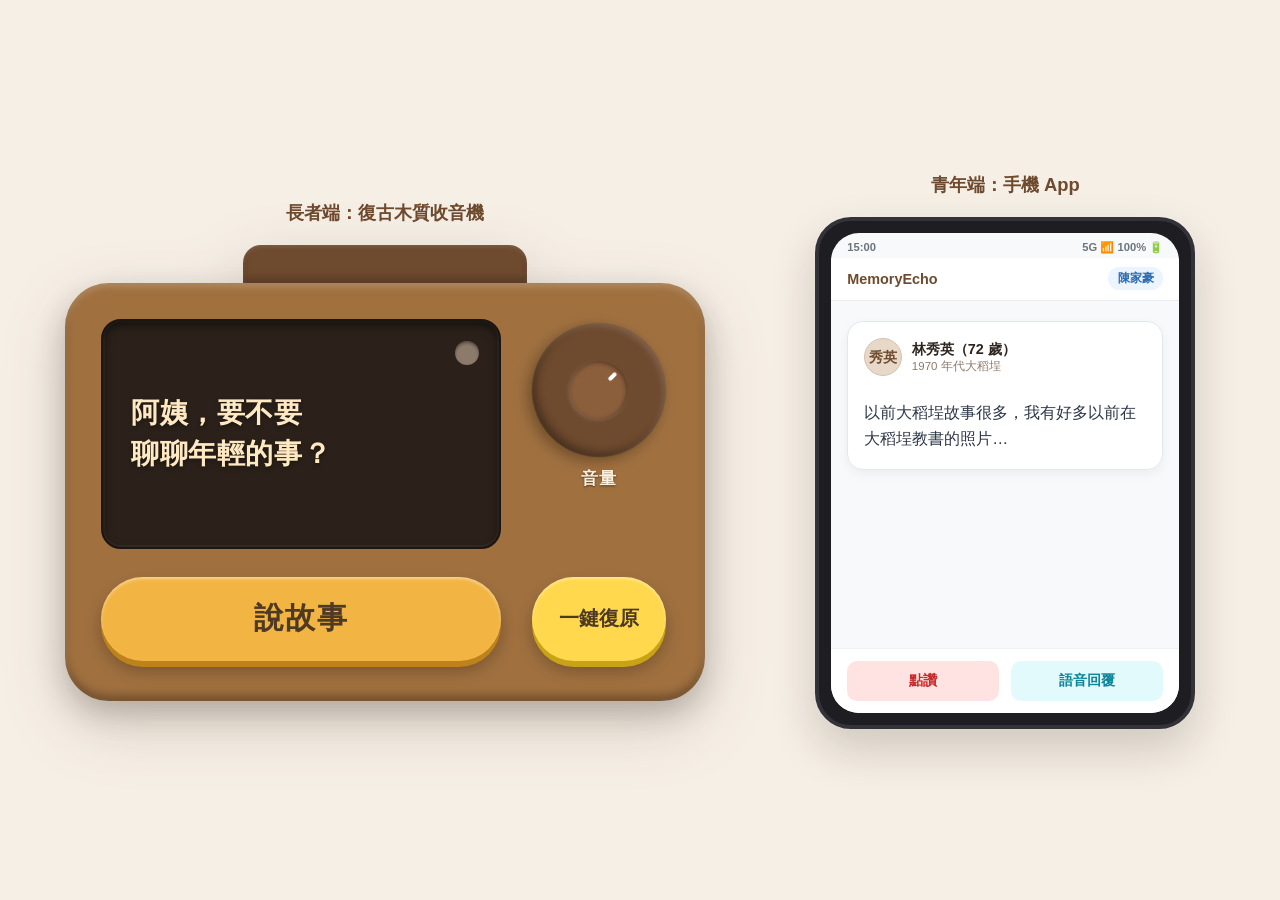
==== commit c45e2466: "修正：範圍縮小，只保留長者端收音機與青年端 App" ====
--- a/index.html
+++ b/index.html
@@ -3,931 +3,97 @@
 <head>
   <meta charset="UTF-8">
   <meta name="viewport" content="width=device-width, initial-scale=1.0">
-  <title>MemoryEcho（記憶迴響）｜獨居長者跨世代生命故事共創與智慧陪伴系統</title>
-  <meta name="description" content="智慧人機互動與使用介面研究 期末小組專案需求調查報告：獨居長者跨世代生命故事共創與智慧陪伴系統 MemoryEcho。結合混合主動策略、多模態具身介面與 XAI 可解釋性機制。">
-  <meta name="theme-color" content="#A0703F">
+  <title>MemoryEcho（記憶迴響）</title>
   <link rel="stylesheet" href="css/style.css">
 </head>
 <body>
 
-  <!-- Sticky Top Navigation -->
-  <header class="site-header" id="siteHeader">
-    <div class="header-container">
-      <a href="#prototypeShowcase" class="brand-wrapper">
-        <div class="brand-icon">📻</div>
-        <div class="brand-title-group">
-          <span class="brand-title">MemoryEcho 記憶迴響</span>
-          <span class="brand-subtitle">跨世代生命故事共創與智慧陪伴系統</span>
-        </div>
-      </a>
+  <main class="app-container">
 
-      <!-- Desktop Nav Links -->
-      <ul class="nav-links" id="navLinks">
-        <li><a href="#prototypeShowcase" class="nav-link prototype-btn">📻 實體原型</a></li>
-        <li><a href="#sectionAbstract" class="nav-link">執行摘要</a></li>
-        <li><a href="#sectionProblem" class="nav-link">問題與缺口</a></li>
-        <li><a href="#sectionResearch" class="nav-link">用戶研究</a></li>
-        <li><a href="#sectionSpecs" class="nav-link">系統規格與XAI</a></li>
-        <li><a href="#sectionEthics" class="nav-link">非功能與倫理</a></li>
-        <li><a href="#sectionNextSteps" class="nav-link">原型計畫</a></li>
-        <li><a href="#sectionAppendix" class="nav-link">附錄與文獻</a></li>
-      </ul>
+    <!-- 長者端：復古木質收音機 -->
+    <section class="device-section">
+      <h2 class="section-title">長者端：復古木質收音機</h2>
 
-      <!-- Action Tools -->
-      <div class="header-tools">
-        <button type="button" class="tool-toggle-btn active" id="soundToggleBtn" title="開關網頁調頻音效與語音播報">
-          <span>🔊</span>
-          <span>音效已開啟</span>
-        </button>
-        <button type="button" class="mobile-nav-toggle" id="mobileNavToggle" aria-label="選單開關">☰</button>
-      </div>
-    </div>
-  </header>
+      <div class="radio-device-wrapper">
+        <!-- 頂部提把 -->
+        <div class="radio-handle"></div>
 
-  <!-- Main Content Wrapper -->
-  <main class="main-wrapper">
-
-    <!-- Academic Report Header Banner -->
-    <header class="academic-banner" id="academicBanner">
-      <div class="academic-badge-row">
-        <span class="academic-badge highlight">期末小組專案需求調查（佔總成績 30%）</span>
-        <span class="academic-badge">智慧人機互動與使用介面研究 (Intelligent HCI & UI Research)</span>
-        <span class="academic-badge">Figma 視覺規範 1:1 驗證</span>
-      </div>
-      <h1 class="academic-title">【作業一】未來社會需求導向之智慧 AI 系統功能<br>與人機互動介面設計需求調查報告</h1>
-      <p class="academic-subtitle">專案名稱：MemoryEcho（記憶迴響）—— 獨居長者跨世代生命故事共創與智慧陪伴系統</p>
-
-      <div class="academic-meta-grid">
-        <div class="meta-item">
-          <span class="meta-label">指導教授 / 單位</span>
-          <span class="meta-value">授課教師團隊 / 智慧人機互動實驗室</span>
-        </div>
-        <div class="meta-item">
-          <span class="meta-label">專案小組</span>
-          <span class="meta-value">第 8 小組（成員：林OO、張OO）</span>
-        </div>
-        <div class="meta-item">
-          <span class="meta-label">小組分工比例</span>
-          <span class="meta-value">需求 (25%) + HCI 範式 (25%) + XAI 與容錯 (25%) + 撰寫 (25%)</span>
-        </div>
-        <div class="meta-item">
-          <span class="meta-label">報告提交日期</span>
-          <span class="meta-value">2026 年 xx 月 xx 日</span>
-        </div>
-      </div>
-    </header>
-
-    <!-- =======================================================================
-         SECTION 0: INTERACTIVE PROTOTYPE SHOWCASE (FIGMA 1:1 REPRODUCTION)
-         ======================================================================= -->
-    <section class="prototype-section" id="prototypeShowcase">
-      <div class="section-head">
-        <div class="section-title-wrap">
-          <h2>📻 智慧人機互動高保真實體原型展示</h2>
-          <p>依據 Figma 視覺規範與 PDF HCI 規格實作之多模態具身收音機 (Embodied Radio) 與青年端 App 閉環雙軌</p>
-        </div>
-        <div class="prototype-tag-pill">
-          <span>●</span> <span>Vanilla HTML/CSS/JS + Web Audio API 實作</span>
-        </div>
-      </div>
-
-      <!-- Prototype Split View -->
-      <div class="prototype-arena">
-
-        <!-- Left: Elder Embodied Radio Hardware -->
-        <div class="radio-stage">
-          <div class="radio-device-wrapper">
-            <!-- Top Handle (#6E4A2E) -->
-            <div class="radio-handle"></div>
-
-            <!-- Radio Body (#A0703F) -->
-            <div class="radio-chassis">
-              <!-- Left Column: Screen & Story Button -->
-              <div class="chassis-left">
-                <!-- 7" High-contrast Display (#2B211A) -->
-                <div class="radio-screen" id="radioScreen">
-                  <!-- XAI Confidence Indicator LED (Top Right) -->
-                  <div class="screen-indicator-wrap">
-                    <div class="indicator-led state-standby" id="screenIndicatorLed" title="記憶比對信心燈 (點擊測試說明)"></div>
-                  </div>
-
-                  <!-- Screen Text Dynamic Display -->
-                  <div class="screen-content">
-                    <div class="screen-text" id="radioScreenText">阿姨，要不要
+        <!-- 收音機主機身 -->
+        <div class="radio-chassis">
+          <!-- 左側：螢幕與說故事按鍵 -->
+          <div class="chassis-left">
+            <div class="radio-screen" id="radioScreen">
+              <div class="screen-indicator-wrap">
+                <div class="indicator-led state-standby" id="screenIndicatorLed"></div>
+              </div>
+              <div class="screen-content">
+                <div class="screen-text" id="radioScreenText">阿姨，要不要
 聊聊年輕的事？</div>
-                  </div>
-                </div>
-
-                <!-- Say Story Big Button (#F2B544) -->
-                <button type="button" class="btn-story" id="btnStory" title="按壓說故事">
-                  說故事
-                </button>
-              </div>
-
-              <!-- Right Column: Rotary Volume Knob & Reset Button -->
-              <div class="chassis-right">
-                <!-- Rotary Volume Knob Section -->
-                <div class="knob-container">
-                  <div class="rotary-knob" id="rotaryKnob" title="旋鈕式音量控制 (可點擊或滾動滑鼠滾輪調整)">
-                    <div class="knob-inner"></div>
-                  </div>
-                  <div class="knob-label">音量</div>
-                  <div class="knob-vol-readout" id="knobVolReadout">75%</div>
-                </div>
-
-                <!-- Reset Button (#FFD84D) -->
-                <button type="button" class="btn-reset" id="btnReset" title="實體『一鍵復原』黃色按鈕：清空上一輪對話">
-                  一鍵復原
-                </button>
               </div>
             </div>
+
+            <button type="button" class="btn-story" id="btnStory">說故事</button>
           </div>
 
-          <!-- Radio Hardware Status Bar -->
-          <div class="radio-status-bar">
-            <div class="status-indicator-tag">
-              <span class="status-dot-mini" id="radioStatusDot"></span>
-              <span id="radioStatusText">午後 15:00 混合主動問候 (Proactive Prompt)</span>
+          <!-- 右側：音量旋鈕與一鍵復原按鍵 -->
+          <div class="chassis-right">
+            <div class="knob-container">
+              <div class="rotary-knob" id="rotaryKnob">
+                <div class="knob-inner"></div>
+              </div>
+              <div class="knob-label">音量</div>
             </div>
-            <span class="status-feedback-text">具身實體反饋：按鍵觸感、呼吸燈、復古木質</span>
-          </div>
-        </div>
 
-        <!-- Right: Youth Mobile Companion View & HCI Live Explanation -->
-        <div class="companion-panel">
-          <!-- Smartphone Simulator -->
-          <div class="mobile-phone-frame">
-            <div class="phone-screen">
-              <div class="phone-status-bar">
-                <span>15:04</span>
-                <span>5G 📶 98% 🔋</span>
-              </div>
-              <div class="phone-app-header">
-                <div class="phone-app-title">
-                  <span>📱</span> MemoryEcho 青年端
-                </div>
-                <div class="phone-user-chip">陳家豪 (外孫)</div>
-              </div>
-
-              <div class="phone-body">
-                <!-- Status notification from grandma -->
-                <div style="font-size: 0.72rem; color: #64748B; background: #F1F5F9; padding: 0.45rem 0.65rem; border-radius: 8px;">
-                  📡 <strong>雲端連線狀態：</strong> <span id="youthStatusText">外婆收音機處於午後陪伴時段</span>
-                </div>
-
-                <!-- Story Card in Youth View -->
-                <div class="youth-story-card">
-                  <div class="card-top-meta">
-                    <div class="elder-avatar">秀英</div>
-                    <div class="elder-meta-info">
-                      <span class="elder-meta-name">林秀英 (外婆，72歲)</span>
-                      <span class="elder-meta-time">剛剛生成 · 台北大稻埕回憶</span>
-                    </div>
-                  </div>
-
-                  <div class="card-media-banner">
-                    <img src="assets/images/figma_listening.png" alt="歷史生成插圖" class="card-media-img" style="filter: sepia(0.3) blur(0.5px);">
-                    <div class="provenance-tag">🏛️ 國家文化記憶庫 1970年代考據</div>
-                  </div>
-
-                  <div class="card-story-text" id="youthStoryText">
-                    等待外婆開啟今天的話題…
-                  </div>
-
-                  <!-- Provenance Chain (XAI Feature from PDF Page 6) -->
-                  <div class="provenance-chain-box" id="provenanceChain" style="display:none;">
-                    <div class="chain-header">🔍 生命故事線索鏈 (Story Provenance Chain)</div>
-                    <div class="chain-item">
-                      <span>🎧 原始語音片段：</span>
-                      <span class="audio-preview-chip" onclick="window.MemoryEchoTestSpeech && window.MemoryEchoTestSpeech()">12秒語音 (點擊試聽)</span>
-                    </div>
-                    <div class="chain-item">
-                      <span>📝 AI 語意修復：</span>
-                      <span style="color:#2B8A3E;">大稻埕布莊回憶 (吻合度 96%)</span>
-                    </div>
-                  </div>
-
-                  <!-- Youth Feedback Buttons -->
-                  <div class="youth-actions-bar">
-                    <button type="button" class="btn-youth-action btn-youth-like" id="youthBtnLike" title="發送點讚至長者收音機">
-                      ❤️ 點讚送暖
-                    </button>
-                    <button type="button" class="btn-youth-action btn-youth-voice" id="youthBtnVoice" title="傳送語音留言給外婆">
-                      🎙️ 語音留言
-                    </button>
-                    <button type="button" class="btn-youth-action btn-youth-edit" id="youthBtnEdit" title="遠端協助編輯模式 (HITL)">
-                      ✏️ 遠端校正
-                    </button>
-                  </div>
-                </div>
-              </div>
-            </div>
-          </div>
-
-          <!-- HCI Rationale Box -->
-          <div class="companion-explain-box" id="feedbackExplain">
-            <h4><span style="font-size:1.1rem;">💡</span> HCI 規格解析與實證脈絡</h4>
-            <p>【旅程階段 1：觸發陪伴】系統排程於午後 15:00 偵測長者活動，收音機發出溫柔黃光並用語音詢問：「阿姨，要不要聊聊年輕的事？」，打破午後深層寂寞與安靜鐘擺聲。</p>
-          </div>
-        </div>
-
-      </div>
-
-      <!-- User Journey Interactive Stepper -->
-      <div class="journey-stepper-panel">
-        <div class="stepper-header">
-          <h3>🧭 表 3：跨世代生命故事共創四階段旅程模擬 (點擊切換階段)</h3>
-          <span class="stepper-hint">點擊步驟按鍵，收音機將即時切換介面文字、燈光與雙向閉環反饋</span>
-        </div>
-
-        <div class="stepper-buttons-row">
-          <button type="button" class="step-btn active" data-step="1">
-            <span class="step-num">STAGE 01</span>
-            <span class="step-title">1. 觸發陪伴 (Trigger)</span>
-            <span class="step-desc">15:00 混合主動問候 / 溫柔黃光</span>
-          </button>
-          <button type="button" class="step-btn" data-step="2">
-            <span class="step-num">STAGE 02</span>
-            <span class="step-title">2. 生命敘事 (Storytelling)</span>
-            <span class="step-desc">長者口述大稻埕回憶 / 綠色信心燈</span>
-          </button>
-          <button type="button" class="step-btn" data-step="3">
-            <span class="step-num">STAGE 03</span>
-            <span class="step-title">3. 記憶共創 (Co-Creation)</span>
-            <span class="step-desc">老照片掃描 / XAI 模擬生成溯源標章</span>
-          </button>
-          <button type="button" class="step-btn" data-step="4">
-            <span class="step-num">STAGE 04</span>
-            <span class="step-title">4. 跨世代連結 (Bridging)</span>
-            <span class="step-desc">推播青年端 / 家豪回傳語音點讚閉環</span>
-          </button>
-        </div>
-
-        <!-- Table 5 Error Recovery & HITL Quick Scenarios -->
-        <div class="error-scenarios-row">
-          <span class="scenario-label">🛠️ 表 5 容錯與 HITL 備援測試：</span>
-          <button type="button" class="btn-scenario" data-scenario="asrError">
-            <span>🗣️</span> 語音辨識錯誤 (ASR 溫和確認 + 一鍵復原)
-          </button>
-          <button type="button" class="btn-scenario" data-scenario="hallucinationError">
-            <span>🎨</span> 生成幻覺校正 (HITL 遠端地名更正)
-          </button>
-          <button type="button" class="btn-scenario" data-scenario="emotionError">
-            <span>🕊️</span> 情緒波動安撫 (同理共情 + 親屬警示)
-          </button>
-        </div>
-      </div>
-
-      <!-- Figma Visual Comparison Drawer (1:1 Fidelity Verification) -->
-      <div class="figma-compare-drawer">
-        <button type="button" class="drawer-toggle" id="figmaToggleBtn">
-          <span>▼ 展開 Figma 原始設計規格對照 (驗證像素級還原度)</span>
-        </button>
-        <div class="figma-compare-content" id="figmaDrawer">
-          <div class="figma-grid">
-            <div class="figma-card">
-              <img src="assets/images/figma_standby.png" alt="Figma 待機/主動問候畫面" loading="lazy">
-              <p>Figma 狀態 1：待機/主動問候畫面 (「阿姨，要不要聊聊年輕的事？」)</p>
-            </div>
-            <div class="figma-card">
-              <img src="assets/images/figma_listening.png" alt="Figma 聆聽中畫面" loading="lazy">
-              <p>Figma 狀態 2：聆聽中與綠色信心燈 (「正在聆聽…「1970 年代，大稻埕…」」)</p>
-            </div>
+            <button type="button" class="btn-reset" id="btnReset">一鍵復原</button>
           </div>
         </div>
       </div>
     </section>
 
-    <!-- =======================================================================
-         SECTION 1: 一、執行摘要 (ABSTRACT)
-         ======================================================================= -->
-    <section class="report-section" id="sectionAbstract">
-      <div class="report-section-header">
-        <h2><span>一、</span>執行摘要 (Abstract)</h2>
-        <span class="section-page-ref">Page 2</span>
-      </div>
+    <!-- 青年端：手機 App 畫面 -->
+    <section class="device-section">
+      <h2 class="section-title">青年端：手機 App</h2>
 
-      <div class="callout-box">
-        <p>本報告針對超高齡社會下獨居長者高發之<strong>孤獨感、社交隔離、代溝斷層與生命經驗流失</strong>等重大社會痛點，提出<strong>「MemoryEcho（記憶迴響）」——獨居長者跨世代生命故事共創與智慧陪伴系統</strong>。本研究嚴格遵照 HCI 實證方法論，運用<strong>深度訪談（In-depth Interview）</strong>與<strong>脈絡訪談（Contextual Inquiry）</strong>收集 10 位目標用戶（6 位獨居長者與 4 位青年世代家屬）之質性資料，精準描繪高齡與青年雙軌 Persona 與同理地圖（Empathy Map），並劃分四階段用戶旅程圖（User Journey Map）。</p>
-        <p>在系統設計規格上，MemoryEcho 創新地導入<strong>混合主動（Mixed-Initiative）</strong>互動策略與<strong>多模態具身介面（Multimodal Embodied UI）</strong>，結合復古木質收音機造型裝置與觸控 UI，打造低認知負荷的互動體驗。針對 AI 盲信與科技焦慮，本專案建構多層次<strong>可解釋性 AI（XAI）</strong>機制（包含『記憶比對信心燈』與『故事畫面生成溯源卡』），並設計溫和的<strong>對話修復（Dialogue Repair）</strong>與<strong>人類接管（Human-in-the-Loop）</strong>備援機制。本報告為後續高保真原型開發與實體試驗奠定嚴謹且具社會價值的基礎。</p>
-      </div>
-    </section>
+      <div class="mobile-phone-frame">
+        <div class="phone-screen">
+          <div class="phone-status-bar">
+            <span>15:00</span>
+            <span>5G 📶 100% 🔋</span>
+          </div>
 
-    <!-- =======================================================================
-         SECTION 2: 二、問題陳述與背景 (PROBLEM STATEMENT & BACKGROUND)
-         ======================================================================= -->
-    <section class="report-section" id="sectionProblem">
-      <div class="report-section-header">
-        <h2><span>二、</span>問題陳述與背景 (Problem Statement & Background)</h2>
-        <span class="section-page-ref">Page 2</span>
-      </div>
+          <div class="phone-app-header">
+            <div class="phone-app-title">MemoryEcho</div>
+            <div class="phone-user-chip">陳家豪</div>
+          </div>
 
-      <h3 class="sub-section-title">1. 未來社會真實痛點 (Societal Pain Points)</h3>
-      <p>隨著 2025 年台灣正式邁入超高齡社會（65 歲以上人口超過 20%），高齡獨居家庭戶數急遽上升。獨居長者長期面臨三個深層社交與心理痛點：</p>
+          <div class="phone-body">
+            <!-- 長者傳來的故事卡（只保留故事文字） -->
+            <div class="youth-story-card">
+              <div class="card-top-meta">
+                <div class="elder-avatar">秀英</div>
+                <div class="elder-meta-info">
+                  <span class="elder-meta-name">林秀英（72 歲）</span>
+                  <span class="elder-meta-time">1970 年代大稻埕</span>
+                </div>
+              </div>
 
-      <div class="pain-points-grid">
-        <div class="pain-point-card">
-          <div class="pain-point-icon">💔</div>
-          <div class="pain-point-title">情感寄託缺乏與情緒孤立</div>
-          <div class="pain-point-desc">日常生活缺乏傾聽對象，長時間處於安靜環境易誘發焦慮與認知退化。許多長者午後獨處僅能依賴電視背景音消解沉寂。</div>
-        </div>
-        <div class="pain-point-card">
-          <div class="pain-point-icon">💬</div>
-          <div class="pain-point-title">世代對話斷層與話題匱乏</div>
-          <div class="pain-point-desc">青年世代與祖父母溝通頻率低，聊天往往停留在表面問候（如『吃飯沒』），缺乏共同興趣與深層連結，通話常迅速陷入尷尬沉默。</div>
-        </div>
-        <div class="pain-point-card">
-          <div class="pain-point-icon">⏳</div>
-          <div class="pain-point-title">個體生命經驗之無形流失</div>
-          <div class="pain-point-desc">每位長者均擁有豐富的時代記憶與在地文化經驗，然因缺乏系統化紀錄工具，這些珍貴生命故事隨著歲月消逝而永遠佚失。</div>
-        </div>
-      </div>
-
-      <h3 class="sub-section-title">2. 現有 AI 技術現況與缺口分析 (Gaps in Existing AI Systems)</h3>
-      <p>目前市場上的語音助理（如 Siri、Alexa）與通用對話式 AI 存在顯著的 HCI 互動缺口：</p>
-
-      <div class="gaps-grid">
-        <div class="gap-card">
-          <div class="gap-title"><span>⚠️</span> 被動回應模式 (Reactive Only)</div>
-          <div class="gap-desc">現有系統缺乏主動關懷能力，長者需要主動發起指令，對於不熟悉的科技產品易產生退縮與操作障礙。</div>
-        </div>
-        <div class="gap-card">
-          <div class="gap-title"><span>⚠️</span> 高齡數位排斥 (Digital Exclusion)</div>
-          <div class="gap-desc">純螢幕 App 介面過於複雜，選單層級繁複且字體微小，不符合高齡者的生理視力退化與認知衰退特性。</div>
-        </div>
-        <div class="gap-card">
-          <div class="gap-title"><span>⚠️</span> 對話容錯與可解釋性匱乏</div>
-          <div class="gap-desc">現有生成式 AI 缺乏對話修復與生成溯源機制。當 AI 產生幻覺（Hallucination）或語音辨識錯誤時，長者易產生科技挫折感或盲信錯假資訊。</div>
-        </div>
-        <div class="gap-card">
-          <div class="gap-title"><span>⚠️</span> 單向陪伴缺乏雙向連結</div>
-          <div class="gap-desc">陪伴機器人多為單向對話，未建立『長者共創 → 青年接收 → 溫暖回傳』的跨世代雙向情感閉環。</div>
-        </div>
-      </div>
-    </section>
-
-    <!-- =======================================================================
-         SECTION 3: 三、目標用戶與脈絡研究 (USER & CONTEXT RESEARCH)
-         ======================================================================= -->
-    <section class="report-section" id="sectionResearch">
-      <div class="report-section-header">
-        <h2><span>三、</span>目標用戶與脈絡研究 (User & Context Research)</h2>
-        <span class="section-page-ref">Page 3 - 4</span>
-      </div>
-
-      <h3 class="sub-section-title">1. 實證需求蒐集方法論 (Empirical HCI Research Methods)</h3>
-      <p>本專案拒絕空想，嚴格運用兩種 HCI 實證研究方法進行需求探勘：</p>
-      <ul style="margin-left: 1.5rem; margin-bottom: 1.5rem; color: var(--text-secondary); line-height: 1.6;">
-        <li><strong>深度訪談法（In-depth Interview）：</strong>訪問 6 位 65 歲以上獨居長者與 4 位青年世代家屬（合計 10 位），探討日常孤獨時段、回憶觸發情境、對智慧裝置的信任度，以及青年端的跨世代溝通瓶頸。</li>
-        <li><strong>脈絡訪談法（Contextual Inquiry）：</strong>實地走訪 3 位獨居長者居住空間，在真實居家脈絡中觀察長者翻閱舊相簿、收聽廣播、操縱電視遙控器及手機 LINE 之真實肢體動作與挫折點。</li>
-      </ul>
-
-      <h3 class="sub-section-title">2. 代表性 Persona 描繪 (Target Personas)</h3>
-      <p>透過雙軌調研分析，建構長者端主要 Persona 與青年端次要 Persona：</p>
-
-      <!-- Persona Cards Grid -->
-      <div class="personas-grid">
-        <!-- Elder Persona Card -->
-        <div class="persona-card primary">
-          <div class="persona-header">
-            <div class="persona-avatar">秀英</div>
-            <div class="persona-name-group">
-              <span class="persona-type-badge">主要 Persona（長者端）</span>
-              <span class="persona-name">林秀英 女士</span>
-              <span class="persona-subtitle">72 歲 ｜ 退休國小教師 ｜ 獨居於台北老公寓</span>
+              <div class="card-story-text" id="youthStoryText">
+                以前大稻埕故事很多，我有好多以前在大稻埕教書的照片…
+              </div>
             </div>
           </div>
-          <div class="persona-body">
-            <div class="persona-row">
-              <span class="persona-row-label">基本背景</span>
-              <span class="persona-row-content">老伴去世多年，子孫皆外移工作與就學，獨自居住於台北老舊公寓。</span>
-            </div>
-            <div class="persona-row">
-              <span class="persona-row-label">核心動機與期望</span>
-              <span class="persona-row-content">渴望獲得日常溫暖傾聽；希望將年輕時的生命記憶與老照片整理成冊傳承給孫輩。</span>
-            </div>
-            <div class="persona-row">
-              <span class="persona-row-label">行為模式與痛點</span>
-              <span class="persona-row-content">習慣把電視聲音開很大消解寂寞；想念孫子但怕打擾；對複雜智慧手機 App 感到焦慮與排斥。</span>
-            </div>
-            <div class="persona-row">
-              <span class="persona-row-label">HCI 介面偏好</span>
-              <span class="persona-row-content">偏好實體按鈕、溫潤質感、大字體高對比螢幕，以及自然語音對話。</span>
-            </div>
+
+          <!-- 下方只留「點讚」和「語音回覆」兩個按鈕 -->
+          <div class="youth-actions-bar">
+            <button type="button" class="btn-youth-action" id="youthBtnLike">點讚</button>
+            <button type="button" class="btn-youth-action" id="youthBtnVoice">語音回覆</button>
           </div>
         </div>
-
-        <!-- Youth Persona Card -->
-        <div class="persona-card">
-          <div class="persona-header">
-            <div class="persona-avatar youth">家豪</div>
-            <div class="persona-name-group">
-              <span class="persona-type-badge" style="color:#2B6CB0;">次要 Persona（青年端）</span>
-              <span class="persona-name">陳家豪 先生</span>
-              <span class="persona-subtitle">24 歲 ｜ 研究所學生 ｜ 居住於異地宿舍</span>
-            </div>
-          </div>
-          <div class="persona-body">
-            <div class="persona-row">
-              <span class="persona-row-label">基本背景</span>
-              <span class="persona-row-content">秀英女士的外孫，課業繁重，居住於異地大學宿舍。</span>
-            </div>
-            <div class="persona-row">
-              <span class="persona-row-label">核心動機與期望</span>
-              <span class="persona-row-content">關心外婆身體，希望能有輕鬆、碎片化的方式了解外婆過往，促進世代對話。</span>
-            </div>
-            <div class="persona-row">
-              <span class="persona-row-label">行為模式與痛點</span>
-              <span class="persona-row-content">每週打一次電話，但常因缺乏共同話題而迅速尷尬結束；偏好視覺化與影音資訊。</span>
-            </div>
-            <div class="persona-row">
-              <span class="persona-row-label">HCI 介面偏好</span>
-              <span class="persona-row-content">偏好手機 App 限時動態、精美圖卡推播與一鍵語音點讚回饋。</span>
-            </div>
-          </div>
-        </div>
-      </div>
-
-      <!-- Table 1: Persona Comparison Table -->
-      <div class="table-wrapper">
-        <table class="report-table">
-          <thead>
-            <tr>
-              <th>維度</th>
-              <th>主要 Persona（長者端）</th>
-              <th>次要 Persona（青年端）</th>
-            </tr>
-          </thead>
-          <tbody>
-            <tr>
-              <td><strong>代表姓名與基本背景</strong></td>
-              <td>林秀英女士（72 歲，退休國小教師）<br>獨居於台北老公寓，老伴去世多年，子孫外移工作。</td>
-              <td>陳家豪（24 歲，研究所學生）<br>秀英女士的外孫，課業繁重，居住於異地宿舍。</td>
-            </tr>
-            <tr>
-              <td><strong>核心動機與期望</strong></td>
-              <td>渴望獲得日常溫暖傾聽；希望將年輕時的生命記憶與老照片整理成冊傳承給孫輩。</td>
-              <td>關心外婆身體，希望能有輕鬆、碎片化的方式了解外婆過往，促進世代對話。</td>
-            </tr>
-            <tr>
-              <td><strong>行為模式與痛點</strong></td>
-              <td>習慣把電視聲音開很大消解寂寞；想念孫子但怕打擾；對複雜智慧手機 App 感到焦慮與排斥。</td>
-              <td>每週打一次電話，但常因缺乏共同話題而迅速尷尬結束；偏好視覺化與影音資訊。</td>
-            </tr>
-            <tr>
-              <td><strong>HCI 介面偏好</strong></td>
-              <td>偏好實體按鈕、溫潤質感、大字體高對比螢幕，以及自然語音對話。</td>
-              <td>偏好手機 App 限時動態、精美圖卡推播與一鍵語音點讚回饋。</td>
-            </tr>
-          </tbody>
-          <caption>表 1：MemoryEcho 跨世代雙軌 Persona 定位與痛點分析表</caption>
-        </table>
-      </div>
-
-      <h3 class="sub-section-title">3. 同理地圖 (Empathy Map)</h3>
-      <p>針對目標長者林秀英女士之真實訪談質性資料進行四象限結構化分析：</p>
-
-      <!-- 4-Quadrant Empathy Map Visual -->
-      <div class="empathy-map-container">
-        <div class="empathy-grid">
-          <div class="empathy-quadrant">
-            <div class="quadrant-title says"><span>💬</span> Says (說)</div>
-            <ul class="empathy-list">
-              <li>「現在年輕人講的網路用語我都聽不懂」</li>
-              <li>「以前大稻埕故事很多，但講給年輕人聽他們大概覺得無聊吧」</li>
-              <li>「這台機器叫什麼名字？它會不會偷偷把家裡話傳出去？」</li>
-            </ul>
-          </div>
-
-          <div class="empathy-quadrant">
-            <div class="quadrant-title thinks"><span>💭</span> Thinks (想)</div>
-            <ul class="empathy-list">
-              <li>「我是不是變成了子孫的負擔？」</li>
-              <li>「有時候家裡安靜到只聽見鐘擺聲，真希望有人能陪我講說話」</li>
-              <li>「如果能把我年輕時教書的故事記下來該有多好。」</li>
-            </ul>
-          </div>
-
-          <div class="empathy-quadrant">
-            <div class="quadrant-title does"><span>🚶</span> Does (做)</div>
-            <ul class="empathy-list">
-              <li>反覆翻看發黃的舊相簿；</li>
-              <li>午後把客廳電視開著當背景音消解寂寞；</li>
-              <li>在 LINE 上傳送簡單的長輩貼圖，但不敢主動打電話。</li>
-            </ul>
-          </div>
-
-          <div class="empathy-quadrant">
-            <div class="quadrant-title feels"><span>❤️</span> Feels (感)</div>
-            <ul class="empathy-list">
-              <li><strong>孤獨感與無力感：</strong>身處高齡獨居環境的深層寂寞；</li>
-              <li><strong>科技焦慮：</strong>害怕按錯按鈕壞掉；</li>
-              <li><strong>渴望被重視：</strong>希望生命經驗仍具社會與家庭價值。</li>
-            </ul>
-          </div>
-        </div>
-      </div>
-
-      <h3 class="sub-section-title">4. 用戶旅程圖 (User Journey Map)</h3>
-      <p>劃分四階段用戶旅程，定義長者行為與情緒、AI 系統介入時機與雙軌 HCI 觸點：</p>
-
-      <!-- Table 3: User Journey Map -->
-      <div class="table-wrapper">
-        <table class="report-table">
-          <thead>
-            <tr>
-              <th>旅程階段</th>
-              <th>使用者行為與情緒</th>
-              <th>AI 系統介入點 (Trigger & AI Action)</th>
-              <th>HCI 介面觸點 (Touchpoints)</th>
-            </tr>
-          </thead>
-          <tbody>
-            <tr>
-              <td><strong>1. 觸發陪伴<br>(Trigger)</strong></td>
-              <td>長者午後獨自坐在客廳，感到有些寂寞與無聊。<br><span class="table-badge">情緒：平淡/輕微孤獨</span></td>
-              <td><strong>混合主動問候：</strong>系統排程於午後 15:00 偵測長者活動，收音機發出溫柔黃光並用語音詢問：「阿姨，要不要聊聊年輕的事？」</td>
-              <td>復古木質收音機、溫暖呼吸燈、實體『陪伴』大按鈕。</td>
-            </tr>
-            <tr>
-              <td><strong>2. 生命敘事<br>(Storytelling)</strong></td>
-              <td>長者按壓按鈕，開始口述 1970 年代在大稻埕的過往故事。<br><span class="table-badge">情緒：懷舊/逐漸投入</span></td>
-              <td><strong>語音敘事引導與對話修復：</strong>AI 即時進行語音轉文字、語意潤飾與實時對話確認，引導長者說出更多歷史細節。</td>
-              <td>多模態語音 CUI、實體『語音修復/重新講』按鍵、螢幕逐字顯示。</td>
-            </tr>
-            <tr>
-              <td><strong>3. 記憶共創<br>(Co-Creation)</strong></td>
-              <td>長者拿出發黃舊照片，希望將照片與故事結合成故事卡。<br><span class="table-badge">情緒：驚喜/成就感</span></td>
-              <td><strong>多模態記憶復原與 XAI：</strong>系統掃描照片，AI 結合口述細節生成復古記憶插圖，並顯示『信心燈』與『溯源標章』。</td>
-              <td>高對比 7 吋觸控 GUI、XAI 綠/黃信心燈、生成溯源點擊卡。</td>
-            </tr>
-            <tr>
-              <td><strong>4. 跨世代連結<br>(Bridging)</strong></td>
-              <td>長者確認故事卡並一鍵發送給孫子家豪；孫子回覆語音點讚。<br><span class="table-badge">情緒：溫暖/被連結</span></td>
-              <td><strong>跨世代橋接器：</strong>AI 將故事卡格式化推播至青年端 App；青年回覆後，長者收音機發出溫馨鈴聲並朗讀回應。</td>
-              <td>青年端 App 故事限動、長者端實體燈光與語音朗讀。</td>
-            </tr>
-          </tbody>
-          <caption>表 3：MemoryEcho 跨世代生命故事共創四階段用戶旅程圖 (User Journey Map)</caption>
-        </table>
-      </div>
-    </section>
-
-    <!-- =======================================================================
-         SECTION 4: 四、智慧人機互動系統設計規格 (SYSTEM SPECIFICATIONS)
-         ======================================================================= -->
-    <section class="report-section" id="sectionSpecs">
-      <div class="report-section-header">
-        <h2><span>四、</span>智慧人機互動系統設計規格 (System Specifications)</h2>
-        <span class="section-page-ref">Page 4 - 6</span>
-      </div>
-
-      <h3 class="sub-section-title">1. 核心 AI 功能需求清單 (Core AI Functions List)</h3>
-      <p>針對高齡者人機互動特性，規劃三大核心 AI 模組與精確輸入輸出規格：</p>
-
-      <!-- Table 4: Core AI Functions -->
-      <div class="table-wrapper">
-        <table class="report-table">
-          <thead>
-            <tr>
-              <th>功能名稱</th>
-              <th>核心 AI 技術類型</th>
-              <th>觸發條件與輸入 (Inputs)</th>
-              <th>系統輸出與回饋 (Outputs)</th>
-            </tr>
-          </thead>
-          <tbody>
-            <tr>
-              <td><strong>功能 A：語音溫感生命故事敘事引導</strong></td>
-              <td>LLM 語音對話 + 情感聲調分析</td>
-              <td>• <strong>觸發：</strong>排程主動問候或長者按下實體鍵<br>• <strong>輸入：</strong>長者自然語音與情感聲調</td>
-              <td>• <strong>輸出：</strong>溫和自然語音回應、結構化故事逐字稿與情感標記。</td>
-            </tr>
-            <tr>
-              <td><strong>功能 B：多模態記憶影像復原與生成</strong></td>
-              <td>Multi-modal Diffusion + 超解析度復原</td>
-              <td>• <strong>觸發：</strong>長者放置舊照片於鏡頭前或語音要求<br>• <strong>輸入：</strong>舊照片掃描檔 + 口述時代細節</td>
-              <td>• <strong>輸出：</strong>數位修復老照片、動態故事插圖與影音故事短卡。</td>
-            </tr>
-            <tr>
-              <td><strong>功能 C：跨世代記憶迴響橋接器</strong></td>
-              <td>智能文字轉換 + 簡訊/App 自動排版</td>
-              <td>• <strong>觸發：</strong>青年端發送點讚、文字或語音<br>• <strong>輸入：</strong>青年端的文字/語音回覆</td>
-              <td>• <strong>輸出：</strong>適合高齡者收聽之語音朗讀、實體燈光變化與互動紀錄。</td>
-            </tr>
-          </tbody>
-          <caption>表 4：MemoryEcho 核心 AI 功能需求規格清單</caption>
-        </table>
-      </div>
-
-      <h3 class="sub-section-title">2. 互動範式設計 (Interaction Paradigms)</h3>
-      <div class="callout-box">
-        <p><strong>(1) 主動性與代理權 (Agency & Initiative)：混合主動 (Mixed-Initiative) 策略</strong><br>
-        系統採用『混合主動』互動範式。AI 僅在預設非打擾時段（如午後 15:00 或傍晚 18:30）進行溫和的主動關懷與問候（Proactive Prompt）；而在故事採集、內容修訂與對外分享等關鍵環節，系統嚴格遵循<strong>使用者完全控制權（User Control）</strong>。長者隨時可以透過語音指令（如『機器人先安靜』）或實體切換開關，隨時中斷、暫停或抹除對話紀錄。</p>
-
-        <p><strong>(2) 模態與介面形式 (Modality & UI)：多模態具身介面 (Multimodal Embodied UI)</strong><br>
-        為消解高齡者的科技焦慮，長者端採用『復古木質廣播收音機造型裝置』。將硬體科技藏於極具年代溫度的實體外殼中：<br>
-        • <strong>CUI（對話介面）：</strong>支援國語、台語多語種自然語音互動，具備高容錯語意辨識。<br>
-        • <strong>GUI（圖形介面）：</strong>7 吋高對比、大字體觸控螢幕，僅呈現核心資訊，無複雜多層級選單。<br>
-        • <strong>Embodied/Physical UI（具身實體介面）：</strong>保留三個大尺寸實體旋鈕與按鈕（『說故事』大按鍵、旋鈕式音量控制、實體『一鍵復原』黃色按鈕），賦予長者明確的觸覺回饋。</p>
-      </div>
-
-      <h3 class="sub-section-title">3. 人機互動流程圖與閉環機制 (Human-AI Interaction Flow)</h3>
-      <p>展示長者端具身裝置與青年端 App 透過雲端故事轉譯引擎維持之閉環雙軌流程：</p>
-
-      <!-- Flow Diagram Card -->
-      <div class="flow-diagram-card">
-        <div class="flow-title">
-          <span>🔄</span> MemoryEcho 人機互動雙軌閉環流程圖
-        </div>
-
-        <div class="flow-steps-grid">
-          <div class="flow-step-node">
-            <span class="flow-node-badge">STEP 1</span>
-            <span class="flow-node-title">長者端具身裝置</span>
-            <span class="flow-node-desc">語音口述回憶 / 掃描泛黃舊照片</span>
-          </div>
-
-          <div class="flow-step-node">
-            <span class="flow-node-badge">STEP 2</span>
-            <span class="flow-node-title">AI 混合主動引擎</span>
-            <span class="flow-node-desc">語音轉譯 / 語意潤飾 / XAI 信心評估</span>
-          </div>
-
-          <div class="flow-step-node">
-            <span class="flow-node-badge">STEP 3</span>
-            <span class="flow-node-title">長者授權確認</span>
-            <span class="flow-node-desc">實體大按鈕確認分享 (User Consent UI)</span>
-          </div>
-
-          <div class="flow-step-node">
-            <span class="flow-node-badge">STEP 4</span>
-            <span class="flow-node-title">跨世代橋接與回傳</span>
-            <span class="flow-node-desc">格式化推播青年端；青年點讚語音暖光回傳收音機</span>
-          </div>
-
-          <div class="flow-branch-box">
-            <div class="branch-col">
-              <strong>✅ 高信心 (≥85%)：</strong>直接生成故事卡，收音機顯示綠色信心燈。
-            </div>
-            <div class="branch-col">
-              <strong>⚠️ 中低信心 (&lt;85%)：</strong>啟動【對話修復 (Dialogue Repair)】語音溫和向長者確認細節，藍燈閃爍。
-            </div>
-          </div>
-        </div>
-      </div>
-
-      <h3 class="sub-section-title">4. 可解釋性 AI (XAI) 介面設計策略</h3>
-      <p>高齡使用者對 AI 產出的內容常處於『過度盲信』或『科技恐懼』兩個極端。本專案建構多層次 XAI 介面機制：</p>
-
-      <div class="xai-mechanisms-grid">
-        <div class="xai-card">
-          <div class="xai-card-title"><span>💡</span> 記憶比對信心燈 (Confidence Indicator Light)</div>
-          <div class="xai-card-desc">
-            於收音機螢幕角落設有實體/視覺三色信心燈：<br>
-            • <strong>綠燈（高把握度 ≥85%）：</strong>表示 AI 100% 聽懂長者原話且歷史資料吻合；<br>
-            • <strong>暖黃燈（中把握度 60-84%）：</strong>表示內容包含 AI 根據時代背景所進行的推測與合成；<br>
-            • <strong>藍燈閃爍：</strong>表示 AI 正在進行對話修復與細節確認。
-          </div>
-        </div>
-
-        <div class="xai-card">
-          <div class="xai-card-title"><span>🏷️</span> 故事畫面生成溯源卡 (Visual Source Attribution)</div>
-          <div class="xai-card-desc">
-            防止長者將 AI 生成之歷史插圖誤認為『真實舊照片』。圖片角落標註<strong>『模擬生成標章』</strong>，點擊會用語音說明：『阿姨，這是根據您說的木頭餐桌，加上 1970 年代大稻埕老街景幫您合成的記憶圖喔！』
-          </div>
-        </div>
-
-        <div class="xai-card">
-          <div class="xai-card-title"><span>🗣️</span> 對話推理邏輯語音揭示 (Voice Reasoning Disclosure)</div>
-          <div class="xai-card-desc">
-            當 AI 主動追問長者個人細節時，須立即說明推理原因，建立透明信任感（例如：『秀英阿姨，因為您剛才提到年輕時手作裁縫很開心，所以我才想多問問您當年最流行哪種花色呢！』）。
-          </div>
-        </div>
-
-        <div class="xai-card">
-          <div class="xai-card-title"><span>🔗</span> 青年端『生命故事線索鏈』(Story Provenance Chain)</div>
-          <div class="xai-card-desc">
-            在青年端 App 卡片下方，提供透明的生成歷程檢視，包含原始 12 秒長者語音片段、AI 語意修復對照與歷史考據資料庫引用標籤（如國家文化記憶庫）。
-          </div>
-        </div>
-      </div>
-
-      <h3 class="sub-section-title">5. AI 錯誤復原與人類接管 (Error Recovery & HITL) 備援機制</h3>
-      <p>針對語音錯誤、歷史幻覺與情緒低落，定義完善的人機協同修復矩陣：</p>
-
-      <!-- Table 5: Error Recovery and HITL -->
-      <div class="table-wrapper">
-        <table class="report-table">
-          <thead>
-            <tr>
-              <th>錯誤情境類型</th>
-              <th>對話修復策略 (Dialogue Repair)</th>
-              <th>人類接管備援機制 (Human-in-the-Loop)</th>
-            </tr>
-          </thead>
-          <tbody>
-            <tr>
-              <td><strong>語音辨識錯誤<br>(ASR Mishearing)</strong></td>
-              <td><strong>不傷尊嚴的溫和確認：</strong>AI 絕不上責長者，而是主動承擔責任：『阿姨，我剛才耳朵有點背，您說的是『老麵店』還是『老裁縫店』呢？』</td>
-              <td>長者可直接按下收音機上方黃色<strong>『重新講/復原』大實體按鈕</strong>，一鍵清空上一輪對話。</td>
-            </tr>
-            <tr>
-              <td><strong>生成幻覺/歷史不符<br>(AI Hallucination)</strong></td>
-              <td><strong>視覺與語音雙重校正：</strong>當生成圖片出現現代物品（如 1970 年代出現智慧型手機），長者點擊圖片發出疑問，AI 實時語音道歉並自動重繪。</td>
-              <td>青年家屬可透過 App 遠端進入<strong>『遠端協助編輯模式』</strong>，手動校正歷史地名與專名（如將『老橋頭』更正為『台北橋頭』）。</td>
-            </tr>
-            <tr>
-              <td><strong>情緒波動/離題<br>(Emotional Distress)</strong></td>
-              <td><strong>同理共情與話題引導：</strong>若長者因回憶悲傷往事而情緒低落，AI 立即停止追問，切換為溫和同理與安撫語音。</td>
-              <td>系統自動觸發親屬安全警示 <strong>Notification</strong>，提醒青年家屬抽空致電關懷。</td>
-            </tr>
-          </tbody>
-          <caption>表 5：MemoryEcho 系統 AI 錯誤修復與人類接管 (HITL) 備援對照表</caption>
-        </table>
-      </div>
-    </section>
-
-    <!-- =======================================================================
-         SECTION 5: 五、非功能需求與倫理風險評估 (NON-FUNCTIONAL & ETHICAL)
-         ======================================================================= -->
-    <section class="report-section" id="sectionEthics">
-      <div class="report-section-header">
-        <h2><span>五、</span>非功能需求與倫理風險評估 (Non-Functional & Ethical)</h2>
-        <span class="section-page-ref">Page 6 - 7</span>
-      </div>
-
-      <h3 class="sub-section-title">1. 非功能需求 (Non-Functional Requirements)</h3>
-      <p>技術規格聚焦於低延遲感官回饋、隱私加密與邊緣運算離線支援：</p>
-
-      <!-- Table 6: Non-Functional Specs -->
-      <div class="table-wrapper">
-        <table class="report-table">
-          <thead>
-            <tr>
-              <th>需求構面</th>
-              <th>設計標準與技術規格 (Technical Specifications)</th>
-            </tr>
-          </thead>
-          <tbody>
-            <tr>
-              <td><strong>回應延遲 (Latency)</strong></td>
-              <td>語音對話系統端到端 (End-to-End) 回應延遲控制在 <strong>1.5 秒以內</strong>。當 AI 進行圖像生成等耗時運算時，收音機發出<strong>輕微復古廣播調頻聲（White Noise）</strong>作為系統正在思考的心理學撫慰回饋。</td>
-            </tr>
-            <tr>
-              <td><strong>資料隱私與去識別化<br>(Privacy-by-Design)</strong></td>
-              <td>生命故事與語音資料採用 <strong>Edge AI 本地端初審</strong>，雲端傳輸全程進行 <strong>256-bit 加密</strong>。所有影像與語音自動進行敏感個資（如身分證字號、真實地址）去識別化處理。</td>
-            </tr>
-            <tr>
-              <td><strong>系統穩定度與離線模式</strong></td>
-              <td>具備 <strong>Edge-Cloud 雙軌架構</strong>。當網路中斷時，裝置自動降級切換至『離線在地陪伴模式』，仍可進行基礎離線語音問候與播放長者過往已錄製的故事庫。</td>
-            </tr>
-          </tbody>
-          <caption>表 6：MemoryEcho 系統非功能需求規格表</caption>
-        </table>
-      </div>
-
-      <h3 class="sub-section-title">2. 倫理風險評估與 UI/UX 防範策略 (Ethical Considerations & Risk Mitigation)</h3>
-      <p>預防長者情感錯位依賴、文化偏差與家庭隱私外洩風險：</p>
-
-      <!-- Table 7: Ethical Risk Mitigation -->
-      <div class="table-wrapper">
-        <table class="report-table">
-          <thead>
-            <tr>
-              <th>倫理風險類型</th>
-              <th>潛在社會衝擊與危害</th>
-              <th>UI/UX 層面防範策略與機制 (Mitigation)</th>
-            </tr>
-          </thead>
-          <tbody>
-            <tr>
-              <td><strong>情緒過度依賴<br>(Over-attachment)</strong></td>
-              <td>長者將 AI 誤認為真實親人，減少與真實人類與社群的互動。</td>
-              <td><strong>定位為『記憶橋接者』非『親情替代品』：</strong>AI 在互動中會主動引導：『阿姨，這個故事真棒，我們要不要傳給家豪聽聽看？』促進真實人際連結。</td>
-            </tr>
-            <tr>
-              <td><strong>世代文化偏見<br>(Cultural Bias)</strong></td>
-              <td>生成式 AI 生成不符台灣在地歷史脈絡之視覺內容（如將台灣老街生成為中國或日本古街）。</td>
-              <td><strong>在地化歷史資料庫微調 (Fine-Tuning)：</strong>結合國家文化記憶庫資料進行生成模型約束，並於介面呈現歷史考據標記。</td>
-            </tr>
-            <tr>
-              <td><strong>隱私侵犯與未授權分享<br>(Privacy Infringement)</strong></td>
-              <td>長者個人私密家事被無意間傳播至外界或社群網路。</td>
-              <td><strong>雙重授權機制 (Consent UI)：</strong>跨世代分享設有極大化實體『同意分享』確認鈕，且提供青年端與長者端隨時撤回分享之權限。</td>
-            </tr>
-          </tbody>
-          <caption>表 7：AI 倫理風險評估與 UI/UX 防範策略矩陣表</caption>
-        </table>
-      </div>
-    </section>
-
-    <!-- =======================================================================
-         SECTION 6: 六、結論與後續原型開發計畫 (CONCLUSION & NEXT STEPS)
-         ======================================================================= -->
-    <section class="report-section" id="sectionNextSteps">
-      <div class="report-section-header">
-        <h2><span>六、</span>結論與後續原型開發計畫 (Conclusion & Next Steps)</h2>
-        <span class="section-page-ref">Page 7</span>
-      </div>
-
-      <div class="callout-box">
-        <p>本報告完成了 MemoryEcho 系統在前瞻智慧 AI 應用、實證需求調查、HCI 互動範式、XAI 信任機制及倫理規格上的全方位規劃。本研究證實了<strong>具身多模態介面與混合主動策略在降低高齡者科技排斥上的巨大潛力</strong>。</p>
-      </div>
-
-      <h3 class="sub-section-title">下一階段 Interactive Prototype 開發時程計畫：</h3>
-      <div class="timeline-grid">
-        <div class="timeline-phase-card">
-          <span class="phase-time-pill">Phase 1（第 1-2 週）</span>
-          <div class="phase-title">高保真硬體與 GUI 原型製作</div>
-          <div class="phase-desc">運用 3D 列印製作復古收音機木質外殼，整合 Raspberry Pi 4、7 吋觸控螢幕與實體旋鈕，並開發 Figma / Streamlit 高保真互動介面。</div>
-        </div>
-
-        <div class="timeline-phase-card">
-          <span class="phase-time-pill">Phase 2（第 3-4 週）</span>
-          <div class="phase-title">Wizard of Oz (WoO) 實驗室與居家實測</div>
-          <div class="phase-desc">招募 6 組長者與青年進行綠野仙蹤（Wizard of Oz）試驗，測試對話修復機制、信心燈視覺回饋及真實信任度變化。</div>
-        </div>
-
-        <div class="timeline-phase-card">
-          <span class="phase-time-pill">Phase 3（第 5 週）</span>
-          <div class="phase-title">SUS 易用性量表與 XAI 信任度評估</div>
-          <div class="phase-desc">採用 System Usability Scale (SUS) 與 NASA-TLX 評估長者認知負荷，修訂最終期末展示原型。</div>
-        </div>
-      </div>
-    </section>
-
-    <!-- =======================================================================
-         SECTION 7: 七、附錄與參考文獻 (APPENDIX & REFERENCES)
-         ======================================================================= -->
-    <section class="report-section" id="sectionAppendix">
-      <div class="report-section-header">
-        <h2><span>七、</span>附錄與參考文獻 (Appendix & References)</h2>
-        <span class="section-page-ref">Page 7 - 8</span>
-      </div>
-
-      <!-- Appendix 1 -->
-      <div class="appendix-box">
-        <h4>附錄一：實證訪談大綱題項全貌摘要 (Interview Guidelines)</h4>
-        <p><strong>【長者端訪談大綱】</strong></p>
-        <ol style="margin-left: 1.5rem; margin-bottom: 1rem; line-height: 1.6; color: var(--text-secondary);">
-          <li>平常生活安排與最感到寂寞的情境？</li>
-          <li>翻看舊相簿的頻率與分享故事的障礙？</li>
-          <li>對主動問候收音機之接受度？</li>
-          <li>對 AI 生成圖片與隱私防護的疑慮？</li>
-        </ol>
-        <p><strong>【青年端訪談大綱】</strong></p>
-        <ol style="margin-left: 1.5rem; line-height: 1.6; color: var(--text-secondary);">
-          <li>與長輩聯絡頻率與話題瓶頸？</li>
-          <li>對碎片化故事卡片與限時動態之偏好？</li>
-          <li>對 AI 語音修復內容之信任度與標註需求？</li>
-        </ol>
-      </div>
-
-      <!-- Appendix 2 -->
-      <div class="appendix-box">
-        <h4>附錄二：實證訪談逐字稿精華摘要紀錄 (Transcript Summary Excerpts)</h4>
-        <blockquote class="transcript-quote">
-          <strong>受訪者 P1（72 歲獨居長者 林女士）：</strong>
-          『下午三點多電視節目結束後，客廳安靜到只有鐘擺聲…我有好多以前在大稻埕教書的照片，想給孫子看，又怕年輕人覺得無聊。如果機器能幫我整理好，用講的就能變成卡片發給孫子，我會覺得很有成就感！』
-        </blockquote>
-        <blockquote class="transcript-quote">
-          <strong>受訪者 P7（24 歲青年 陳先生）：</strong>
-          『打電話給外婆常常聊三分鐘就沒話題了。如果手機每週能收到外婆年輕時的小故事卡片，還能聽一段她的原音，我一定會一鍵按讚跟留言！』
-        </blockquote>
-      </div>
-
-      <!-- Appendix 3 -->
-      <div class="appendix-box">
-        <h4>附錄三：學術參考文獻 (Academic References - APA 格式)</h4>
-        <ul class="reference-list">
-          <li>[1] Amershi, S., Weld, D., Vorvoreanu, M., Fourney, A., Nushi, B., Collisson, P., ... & Horvitz, E. (2019). Guidelines for human-AI interaction. In <em>Proceedings of the 2019 CHI Conference on Human Factors in Computing Systems</em> (pp. 1-13).</li>
-          <li>[2] Horvitz, E. (1999). Principles of mixed-initiative user interfaces. In <em>Proceedings of the SIGCHI conference on Human Factors in Computing Systems</em> (pp. 159-166).</li>
-          <li>[3] Norman, D. A. (2013). <em>The design of everyday things: Revised and expanded edition</em>. Basic Books.</li>
-          <li>[4] Schoonderwoerd, T. A., Jorritsma, W., Neerincx, M. A., & van den Bosch, K. (2021). Human-centered XAI: Developing design principles for explanation in human-AI partnerships. <em>International Journal of Human-Computer Studies</em>, 154, 102684.</li>
-        </ul>
       </div>
     </section>
 
   </main>
 
-  <!-- Site Footer -->
-  <footer class="site-footer">
-    <div class="footer-container">
-      <div class="footer-left">
-        <span class="footer-brand">MemoryEcho（記憶迴響）專案</span>
-        <span>智慧人機互動與使用介面研究 期末小組專案需求調查（佔總成績 30%）</span>
-        <span>指導教授：授課教師團隊 / 智慧人機互動實驗室 ｜ 第 8 小組（成員：林OO、張OO）</span>
-      </div>
-      <div class="footer-right">
-        <a href="https://github.com/jackrussell401/MemoryEcho_Prototype" target="_blank" rel="noopener noreferrer" class="footer-gh-pill">
-          <span>🐙 GitHub 專案庫</span>
-        </a>
-        <span style="font-size:0.75rem; color:#8E7E72;">純靜態網頁實作 · 支援 GitHub Pages 直接部署 · 零外部 API 依賴</span>
-      </div>
-    </div>
-  </footer>
-
   <script src="js/app.js"></script>
 </body>
 </html>
--- a/css/style.css
+++ b/css/style.css
@@ -1,432 +1,88 @@
 /* ==========================================================================
-   MemoryEcho (記憶迴響) - Static Website Stylesheet
-   Figma Visual Reference: Retro Wood Radio (#A0703F, #2B211A, #F2B544, #FFD84D)
-   HCI Research Source of Truth: PDF Academic Report
-   Zero External Dependencies / GitHub Pages Ready
+   MemoryEcho (記憶迴響)
+   長者端與青年端介面樣式表
+   視覺依據：Figma 視覺稿規範
+   內容依據：PDF 報告原始規格
    ========================================================================== */
 
 :root {
-  /* Brand / Figma Palette */
+  /* Figma 原始色票 */
   --bg-cream: #F6EFE6;
-  --bg-cream-light: #FBF8F3;
   --radio-wood: #A0703F;
   --radio-wood-dark: #6E4A2E;
-  --radio-wood-shadow: #52361E;
   --radio-screen: #2B211A;
-  --radio-screen-inner: #1F1712;
   --radio-text-cream: #FFE9C2;
-  --radio-text-bright: #FFF7EC;
   --btn-story: #F2B544;
   --btn-story-hover: #E3A330;
-  --btn-story-active: #D49320;
   --btn-reset: #FFD84D;
   --btn-reset-hover: #F0C635;
-  --btn-reset-active: #DEB322;
   --btn-text: #4E3922;
   --knob-outer: #6E4A2E;
   --knob-inner: #8B5E3C;
   --knob-text: #FCF1DF;
 
-  /* Indicators */
+  /* 指示燈色彩 */
   --led-standby: #8C7B6B;
   --led-green: #4CC26A;
-  --led-yellow: #F4B54B;
-  --led-blue: #3B82F6;
-  --led-red: #EF4444;
-
-  /* UI Neutral / Content Colors */
-  --text-main: #2D241E;
-  --text-secondary: #64564B;
-  --text-muted: #8E7E72;
-  --surface-card: #FFFFFF;
-  --surface-card-alt: #FAF5EE;
-  --border-light: #E7DACD;
-  --border-focus: #A0703F;
-  --accent-warm: #C87D39;
-  --accent-soft: #F9EFE4;
-  --accent-teal: #2A7B72;
-  --shadow-sm: 0 2px 6px rgba(43, 33, 26, 0.06);
-  --shadow-md: 0 8px 24px rgba(43, 33, 26, 0.08);
-  --shadow-lg: 0 16px 40px rgba(43, 33, 26, 0.12);
-  --shadow-radio: 0 20px 50px rgba(60, 40, 20, 0.22);
-
-  /* Fonts */
+
+  /* 字體 */
   --font-family: -apple-system, BlinkMacSystemFont, "Segoe UI", Roboto, "PingFang TC", "Microsoft JhengHei", "Noto Sans TC", sans-serif;
-  --font-serif: "Songti TC", "Source Han Serif TC", "PMingLiU", serif;
-}
-
-/* Base Reset */
+}
+
 *, *::before, *::after {
   box-sizing: border-box;
   margin: 0;
   padding: 0;
 }
 
-html {
-  scroll-behavior: smooth;
-  font-size: 16px;
-  background-color: var(--bg-cream);
-  color: var(--text-main);
-  font-family: var(--font-family);
-  line-height: 1.65;
-  -webkit-font-smoothing: antialiased;
-}
-
 body {
   min-height: 100vh;
-  display: flex;
-  flex-direction: column;
-  overflow-x: hidden;
   background-color: var(--bg-cream);
-}
-
-/* Typography Defaults */
-h1, h2, h3, h4, h5, h6 {
-  color: var(--text-main);
-  line-height: 1.3;
-  font-weight: 700;
-}
-
-p {
-  margin-bottom: 1rem;
-}
-
-p:last-child {
-  margin-bottom: 0;
-}
-
-a {
-  color: var(--accent-warm);
-  text-decoration: none;
-  transition: color 0.2s;
-}
-
-a:hover {
-  color: var(--radio-wood-dark);
-  text-decoration: underline;
+  font-family: var(--font-family);
+  color: #2D241E;
+  display: flex;
+  justify-content: center;
+  align-items: center;
+  padding: 2rem 1.5rem;
+}
+
+/* 主容器：長者端與青年端並排 */
+.app-container {
+  width: 100%;
+  max-width: 1200px;
+  display: grid;
+  grid-template-columns: 1.25fr 0.85fr;
+  gap: 2.5rem;
+  align-items: center;
+}
+
+.device-section {
+  display: flex;
+  flex-direction: column;
+  align-items: center;
+  width: 100%;
+}
+
+.section-title {
+  font-size: 1.15rem;
+  font-weight: 700;
+  color: #6E4A2E;
+  margin-bottom: 1.25rem;
+  text-align: center;
 }
 
 /* ==========================================================================
-   Header & Sticky Navigation Bar
+   長者端：復古木質收音機 (Embodied Radio)
    ========================================================================== */
-.site-header {
-  position: sticky;
-  top: 0;
-  z-index: 100;
-  background: rgba(246, 239, 230, 0.94);
-  backdrop-filter: blur(12px);
-  -webkit-backdrop-filter: blur(12px);
-  border-bottom: 1px solid var(--border-light);
-  box-shadow: var(--shadow-sm);
-  transition: all 0.3s;
-}
-
-.header-container {
-  max-width: 1320px;
-  margin: 0 auto;
-  padding: 0.75rem 1.5rem;
-  display: flex;
-  align-items: center;
-  justify-content: space-between;
-  gap: 1rem;
-}
-
-.brand-wrapper {
-  display: flex;
-  align-items: center;
-  gap: 0.75rem;
-  text-decoration: none;
-}
-
-.brand-icon {
-  width: 40px;
-  height: 40px;
-  background: linear-gradient(135deg, var(--radio-wood), var(--radio-wood-dark));
-  border-radius: 10px;
-  display: flex;
-  align-items: center;
-  justify-content: center;
-  color: #FFF;
-  font-size: 1.25rem;
-  box-shadow: 0 4px 10px rgba(110, 74, 46, 0.25);
-}
-
-.brand-title-group {
-  display: flex;
-  flex-direction: column;
-}
-
-.brand-title {
-  font-size: 1.15rem;
-  font-weight: 800;
-  color: var(--text-main);
-  letter-spacing: -0.01em;
-}
-
-.brand-subtitle {
-  font-size: 0.75rem;
-  color: var(--text-secondary);
-  font-weight: 500;
-}
-
-.nav-links {
-  display: flex;
-  align-items: center;
-  gap: 0.35rem;
-  list-style: none;
-}
-
-.nav-link {
-  font-size: 0.85rem;
-  font-weight: 600;
-  color: var(--text-secondary);
-  padding: 0.4rem 0.75rem;
-  border-radius: 8px;
-  transition: all 0.2s;
-  text-decoration: none;
-  display: inline-flex;
-  align-items: center;
-  gap: 0.25rem;
-}
-
-.nav-link:hover, .nav-link.active {
-  color: var(--text-main);
-  background-color: rgba(160, 112, 63, 0.12);
-  text-decoration: none;
-}
-
-.nav-link.prototype-btn {
-  background: var(--btn-story);
-  color: var(--btn-text);
-  font-weight: 700;
-  box-shadow: 0 2px 6px rgba(242, 181, 68, 0.35);
-}
-
-.nav-link.prototype-btn:hover {
-  background: var(--btn-story-hover);
-  color: var(--btn-text);
-}
-
-.header-tools {
-  display: flex;
-  align-items: center;
-  gap: 0.5rem;
-}
-
-.tool-toggle-btn {
-  background: #FFFFFF;
-  border: 1px solid var(--border-light);
-  color: var(--text-secondary);
-  border-radius: 8px;
-  padding: 0.4rem 0.75rem;
-  font-size: 0.8rem;
-  font-weight: 600;
-  cursor: pointer;
-  display: inline-flex;
-  align-items: center;
-  gap: 0.4rem;
-  transition: all 0.2s;
-}
-
-.tool-toggle-btn:hover {
-  background: var(--surface-card-alt);
-  color: var(--text-main);
-  border-color: var(--radio-wood);
-}
-
-.tool-toggle-btn.active {
-  background: var(--radio-wood-dark);
-  color: #FFF;
-  border-color: var(--radio-wood-dark);
-}
-
-/* Mobile Nav Toggle */
-.mobile-nav-toggle {
-  display: none;
-  background: none;
-  border: none;
-  font-size: 1.5rem;
-  color: var(--text-main);
-  cursor: pointer;
-  padding: 0.25rem;
-}
-
-/* ==========================================================================
-   Page Container & Layout
-   ========================================================================== */
-.main-wrapper {
-  max-width: 1320px;
-  width: 100%;
-  margin: 0 auto;
-  padding: 2rem 1.5rem 4rem;
-  flex: 1;
-}
-
-/* Academic Report Header Banner */
-.academic-banner {
-  background: linear-gradient(135deg, #2D231C 0%, #4A372C 100%);
-  color: #FFF;
-  border-radius: 16px;
-  padding: 1.75rem 2rem;
-  margin-bottom: 2.5rem;
-  box-shadow: var(--shadow-md);
-  position: relative;
-  overflow: hidden;
-}
-
-.academic-banner::before {
-  content: "";
-  position: absolute;
-  top: -50px;
-  right: -50px;
-  width: 200px;
-  height: 200px;
-  border-radius: 50%;
-  background: radial-gradient(circle, rgba(242, 181, 68, 0.15) 0%, transparent 70%);
-  pointer-events: none;
-}
-
-.academic-badge-row {
-  display: flex;
-  flex-wrap: wrap;
-  gap: 0.6rem;
-  margin-bottom: 0.75rem;
-}
-
-.academic-badge {
-  background: rgba(255, 255, 255, 0.15);
-  border: 1px solid rgba(255, 255, 255, 0.2);
-  color: #FFE7C7;
-  font-size: 0.75rem;
-  font-weight: 600;
-  padding: 0.25rem 0.75rem;
-  border-radius: 999px;
-  letter-spacing: 0.02em;
-}
-
-.academic-badge.highlight {
-  background: rgba(242, 181, 68, 0.25);
-  border-color: var(--btn-story);
-  color: #FFDF85;
-}
-
-.academic-title {
-  font-size: 1.85rem;
-  font-weight: 800;
-  line-height: 1.35;
-  margin-bottom: 0.5rem;
-  color: #FFFFFF;
-}
-
-.academic-subtitle {
-  font-size: 1.1rem;
-  color: #E2D3C4;
-  margin-bottom: 1.25rem;
-  font-weight: 400;
-}
-
-.academic-meta-grid {
-  display: grid;
-  grid-template-columns: repeat(auto-fit, minmax(220px, 1fr));
-  gap: 0.85rem 1.5rem;
-  padding-top: 1.25rem;
-  border-top: 1px solid rgba(255, 255, 255, 0.15);
-  font-size: 0.82rem;
-}
-
-.meta-item {
-  display: flex;
-  flex-direction: column;
-}
-
-.meta-label {
-  color: #B5A496;
-  font-size: 0.75rem;
-  text-transform: uppercase;
-  margin-bottom: 0.2rem;
-}
-
-.meta-value {
-  color: #FFF;
-  font-weight: 600;
-}
-
-/* ==========================================================================
-   PROTOTYPE SHOWCASE SECTION (Figma Match)
-   ========================================================================== */
-.prototype-section {
-  background: var(--bg-cream-light);
-  border: 1px solid var(--border-light);
-  border-radius: 24px;
-  padding: 2.25rem;
-  margin-bottom: 3.5rem;
-  box-shadow: var(--shadow-md);
-  position: relative;
-}
-
-.section-head {
-  display: flex;
-  justify-content: space-between;
-  align-items: flex-start;
-  margin-bottom: 1.5rem;
-  flex-wrap: wrap;
-  gap: 1rem;
-}
-
-.section-title-wrap h2 {
-  font-size: 1.5rem;
-  font-weight: 800;
-  color: var(--text-main);
-  display: flex;
-  align-items: center;
-  gap: 0.5rem;
-}
-
-.section-title-wrap p {
-  color: var(--text-secondary);
-  font-size: 0.9rem;
-  margin-top: 0.25rem;
-}
-
-.prototype-tag-pill {
-  display: inline-flex;
-  align-items: center;
-  gap: 0.4rem;
-  background: #FFF;
-  border: 1px solid var(--border-light);
-  border-radius: 999px;
-  padding: 0.35rem 0.85rem;
-  font-size: 0.8rem;
-  font-weight: 600;
-  color: var(--radio-wood-dark);
-}
-
-/* Prototype Interactive Arena (Split View: Radio + Youth Companion) */
-.prototype-arena {
-  display: grid;
-  grid-template-columns: 1.15fr 0.85fr;
-  gap: 2rem;
-  align-items: start;
-}
-
-/* Radio Stand & Enclosure */
-.radio-stage {
-  display: flex;
-  flex-direction: column;
-  align-items: center;
-}
-
 .radio-device-wrapper {
   position: relative;
   width: 100%;
   max-width: 640px;
-  margin: 0 auto;
   user-select: none;
   filter: drop-shadow(0 20px 30px rgba(60, 40, 20, 0.18));
-  transition: transform 0.3s ease;
-}
-
-/* Top Handle matching Figma */
+}
+
+/* 頂部提把 */
 .radio-handle {
   width: 284px;
   height: 38px;
@@ -435,22 +91,9 @@
   border-top-left-radius: 18px;
   border-top-right-radius: 18px;
   box-shadow: inset 0 2px 4px rgba(255, 255, 255, 0.12), inset 0 -4px 6px rgba(0, 0, 0, 0.2);
-  position: relative;
-  z-index: 1;
-}
-
-.radio-handle::after {
-  content: "";
-  position: absolute;
-  bottom: 0;
-  left: 20px;
-  right: 20px;
-  height: 8px;
-  background: rgba(0, 0, 0, 0.25);
-  border-radius: 4px;
-}
-
-/* Main Radio Chassis (Figma exact: #A0703F, rounded corners 44px) */
+}
+
+/* 收音機外殼 (#A0703F, 圓角 44px) */
 .radio-chassis {
   background-color: var(--radio-wood);
   border-radius: 44px;
@@ -462,71 +105,45 @@
   display: grid;
   grid-template-columns: 1fr 140px;
   gap: 1.75rem;
-  position: relative;
-  z-index: 2;
-  border: 1px solid rgba(255, 255, 255, 0.15);
-}
-
-/* Left Column: Screen & Say Story Button */
+}
+
+/* 左側欄：螢幕與說故事按鍵 */
 .chassis-left {
   display: flex;
   flex-direction: column;
   gap: 1.75rem;
 }
 
-/* 7-inch Screen Area (Figma exact: #2B211A, rounded corners 20px) */
+/* 7 吋高對比防眩螢幕 (#2B211A, 圓角 20px) */
 .radio-screen {
   background-color: var(--radio-screen);
   border-radius: 20px;
   min-height: 230px;
-  padding: 1.75rem 1.75rem;
+  padding: 1.75rem;
   position: relative;
   display: flex;
   flex-direction: column;
   justify-content: center;
   box-shadow: 
     inset 0 4px 10px rgba(0, 0, 0, 0.6),
-    inset 0 0 0 2px rgba(255, 255, 255, 0.05),
-    0 2px 4px rgba(255, 255, 255, 0.1);
-  overflow: hidden;
+    inset 0 0 0 2px rgba(255, 255, 255, 0.05);
   border: 2px solid #1C1511;
 }
 
-/* Subtle CRT / LCD scanline sheen overlay */
-.radio-screen::before {
-  content: "";
-  position: absolute;
-  top: 0;
-  left: 0;
-  right: 0;
-  bottom: 0;
-  background: linear-gradient(180deg, rgba(255, 255, 255, 0.03) 0%, transparent 60%, rgba(0, 0, 0, 0.15) 100%);
-  pointer-events: none;
-}
-
-/* XAI Confidence Indicator Light (Top Right of Screen) */
+/* 螢幕右上角指示燈 */
 .screen-indicator-wrap {
   position: absolute;
   top: 1.25rem;
   right: 1.25rem;
-  display: flex;
-  align-items: center;
-  gap: 0.5rem;
-  z-index: 5;
 }
 
 .indicator-led {
   width: 24px;
   height: 24px;
   border-radius: 50%;
-  background-color: var(--led-standby);
-  box-shadow: inset 0 2px 3px rgba(0, 0, 0, 0.4);
   transition: all 0.3s ease;
-  position: relative;
-  cursor: pointer;
-}
-
-/* LED States from PDF Specifications */
+}
+
 .indicator-led.state-standby {
   background-color: var(--led-standby);
   box-shadow: inset 0 2px 3px rgba(0, 0, 0, 0.4);
@@ -537,111 +154,18 @@
   box-shadow: 0 0 14px var(--led-green), 0 0 4px #FFF;
 }
 
-.indicator-led.state-yellow {
-  background-color: var(--led-yellow);
-  box-shadow: 0 0 14px var(--led-yellow), 0 0 4px #FFF;
-}
-
-.indicator-led.state-blue {
-  background-color: var(--led-blue);
-  box-shadow: 0 0 14px var(--led-blue), 0 0 4px #FFF;
-  animation: ledPulse 1s infinite alternate;
-}
-
-@keyframes ledPulse {
-  0% { opacity: 0.5; transform: scale(0.95); }
-  100% { opacity: 1; transform: scale(1.05); }
-}
-
-/* Screen Text Content */
-.screen-content {
-  position: relative;
-  z-index: 4;
-}
-
+/* 螢幕文字 */
 .screen-text {
   color: var(--radio-text-cream);
-  font-size: 1.65rem;
+  font-size: 1.75rem;
   font-weight: 700;
   line-height: 1.45;
   letter-spacing: 0.02em;
   white-space: pre-line;
-  transition: opacity 0.25s ease;
   text-shadow: 0 2px 4px rgba(0, 0, 0, 0.4);
 }
 
-.screen-text.subtle-lead {
-  font-size: 1.25rem;
-  color: #D6C2A8;
-  margin-bottom: 0.35rem;
-}
-
-.screen-text.quote-highlight {
-  font-size: 1.7rem;
-  color: #FFF6EA;
-  font-weight: 700;
-}
-
-/* Rich Story Card in Screen (Stage 3 & 4) */
-.screen-story-card {
-  display: flex;
-  flex-direction: column;
-  gap: 0.75rem;
-  animation: fadeIn 0.4s ease;
-}
-
-.screen-card-header {
-  display: flex;
-  justify-content: space-between;
-  align-items: center;
-}
-
-.source-badge {
-  display: inline-flex;
-  align-items: center;
-  gap: 0.3rem;
-  background: rgba(242, 181, 68, 0.2);
-  border: 1px solid var(--btn-story);
-  color: #FFDE8A;
-  font-size: 0.72rem;
-  font-weight: 700;
-  padding: 0.2rem 0.55rem;
-  border-radius: 6px;
-  cursor: pointer;
-  transition: all 0.2s;
-}
-
-.source-badge:hover {
-  background: var(--btn-story);
-  color: var(--btn-text);
-}
-
-.screen-preview-photo-wrap {
-  position: relative;
-  border-radius: 10px;
-  overflow: hidden;
-  height: 110px;
-  background: #15100D;
-  border: 1px solid rgba(255, 255, 255, 0.12);
-  display: flex;
-  align-items: center;
-  justify-content: center;
-}
-
-.screen-preview-photo {
-  width: 100%;
-  height: 100%;
-  object-fit: cover;
-  filter: sepia(0.35) contrast(1.1);
-}
-
-.screen-caption {
-  font-size: 0.95rem;
-  color: var(--radio-text-cream);
-  line-height: 1.4;
-}
-
-/* Big Story Button (Figma exact: #F2B544, rounded pill) */
+/* 說故事大按鍵 (#F2B544) */
 .btn-story {
   width: 100%;
   height: 84px;
@@ -661,28 +185,21 @@
     0 10px 16px rgba(0, 0, 0, 0.25),
     inset 0 2px 3px rgba(255, 255, 255, 0.4);
   transition: all 0.15s ease;
-  user-select: none;
   font-family: inherit;
 }
 
 .btn-story:hover {
   background: var(--btn-story-hover);
   transform: translateY(-2px);
-  box-shadow: 
-    0 8px 0 #BD8219,
-    0 12px 20px rgba(0, 0, 0, 0.3),
-    inset 0 2px 3px rgba(255, 255, 255, 0.4);
+  box-shadow: 0 8px 0 #BD8219, 0 12px 20px rgba(0, 0, 0, 0.3);
 }
 
 .btn-story:active {
   transform: translateY(4px);
-  box-shadow: 
-    0 2px 0 #BD8219,
-    0 4px 8px rgba(0, 0, 0, 0.2),
-    inset 0 1px 2px rgba(0, 0, 0, 0.2);
-}
-
-/* Right Column: Rotary Volume Knob & Reset Button */
+  box-shadow: 0 2px 0 #BD8219, 0 4px 8px rgba(0, 0, 0, 0.2);
+}
+
+/* 右側欄：旋鈕與一鍵復原按鍵 */
 .chassis-right {
   display: flex;
   flex-direction: column;
@@ -690,7 +207,7 @@
   align-items: center;
 }
 
-/* Rotary Knob Section */
+/* 音量旋鈕 */
 .knob-container {
   display: flex;
   flex-direction: column;
@@ -712,15 +229,13 @@
   justify-content: center;
   cursor: grab;
   position: relative;
-  transition: transform 0.1s ease-out;
-  user-select: none;
+  transition: transform 0.08s ease-out;
 }
 
 .rotary-knob:active {
   cursor: grabbing;
 }
 
-/* Inner Knob Circle */
 .knob-inner {
   width: 58px;
   height: 58px;
@@ -732,7 +247,6 @@
   position: relative;
 }
 
-/* Knob Marker Indicator Tick */
 .knob-inner::before {
   content: "";
   position: absolute;
@@ -743,7 +257,6 @@
   height: 10px;
   background-color: #FFF;
   border-radius: 2px;
-  box-shadow: 0 0 3px rgba(255, 255, 255, 0.8);
 }
 
 .knob-label {
@@ -755,13 +268,7 @@
   text-shadow: 0 1px 2px rgba(0, 0, 0, 0.5);
 }
 
-.knob-vol-readout {
-  font-size: 0.75rem;
-  color: rgba(252, 241, 223, 0.7);
-  font-weight: 600;
-}
-
-/* Reset Button (Figma exact: #FFD84D, rounded pill) */
+/* 一鍵復原按鍵 (#FFD84D) */
 .btn-reset {
   width: 134px;
   height: 84px;
@@ -771,7 +278,6 @@
   border-radius: 42px;
   font-size: 1.25rem;
   font-weight: 800;
-  letter-spacing: 0.03em;
   cursor: pointer;
   display: flex;
   align-items: center;
@@ -781,76 +287,23 @@
     0 10px 16px rgba(0, 0, 0, 0.25),
     inset 0 2px 3px rgba(255, 255, 255, 0.4);
   transition: all 0.15s ease;
-  user-select: none;
   font-family: inherit;
 }
 
 .btn-reset:hover {
   background: var(--btn-reset-hover);
   transform: translateY(-2px);
-  box-shadow: 
-    0 8px 0 #C9A316,
-    0 12px 20px rgba(0, 0, 0, 0.3),
-    inset 0 2px 3px rgba(255, 255, 255, 0.4);
+  box-shadow: 0 8px 0 #C9A316, 0 12px 20px rgba(0, 0, 0, 0.3);
 }
 
 .btn-reset:active {
   transform: translateY(4px);
-  box-shadow: 
-    0 2px 0 #C9A316,
-    0 4px 8px rgba(0, 0, 0, 0.2),
-    inset 0 1px 2px rgba(0, 0, 0, 0.2);
-}
-
-/* Radio Control Toolbar & Status Log */
-.radio-status-bar {
-  margin-top: 1.25rem;
-  width: 100%;
-  max-width: 640px;
-  background: #FFF;
-  border: 1px solid var(--border-light);
-  border-radius: 12px;
-  padding: 0.75rem 1rem;
-  display: flex;
-  align-items: center;
-  justify-content: space-between;
-  font-size: 0.85rem;
-  box-shadow: var(--shadow-sm);
-}
-
-.status-indicator-tag {
-  display: inline-flex;
-  align-items: center;
-  gap: 0.4rem;
-  font-weight: 700;
-  color: var(--text-main);
-}
-
-.status-dot-mini {
-  width: 10px;
-  height: 10px;
-  border-radius: 50%;
-  background: var(--led-standby);
-}
-
-.status-dot-mini.active-green { background: var(--led-green); }
-.status-dot-mini.active-yellow { background: var(--led-yellow); }
-.status-dot-mini.active-blue { background: var(--led-blue); animation: ledPulse 1s infinite alternate; }
-
-.status-feedback-text {
-  color: var(--text-secondary);
-  font-size: 0.82rem;
+  box-shadow: 0 2px 0 #C9A316, 0 4px 8px rgba(0, 0, 0, 0.2);
 }
 
 /* ==========================================================================
-   Youth Mobile Companion View (Right side of prototype arena)
+   青年端：手機 App 畫面
    ========================================================================== */
-.companion-panel {
-  display: flex;
-  flex-direction: column;
-  gap: 1.25rem;
-}
-
 .mobile-phone-frame {
   background: #1E1E22;
   border-radius: 36px;
@@ -860,7 +313,6 @@
     0 0 0 2px rgba(255, 255, 255, 0.1);
   border: 4px solid #323238;
   max-width: 380px;
-  margin: 0 auto;
   width: 100%;
 }
 
@@ -870,8 +322,7 @@
   overflow: hidden;
   display: flex;
   flex-direction: column;
-  min-height: 520px;
-  color: #212529;
+  min-height: 480px;
 }
 
 .phone-status-bar {
@@ -893,59 +344,52 @@
 }
 
 .phone-app-title {
-  font-size: 0.85rem;
+  font-size: 0.9rem;
   font-weight: 800;
   color: var(--radio-wood-dark);
-  display: flex;
-  align-items: center;
-  gap: 0.35rem;
 }
 
 .phone-user-chip {
-  font-size: 0.7rem;
+  font-size: 0.75rem;
   background: #EBF4FF;
   color: #2B6CB0;
-  padding: 0.2rem 0.5rem;
+  padding: 0.2rem 0.6rem;
   border-radius: 999px;
   font-weight: 600;
 }
 
 .phone-body {
-  padding: 1rem;
+  padding: 1.25rem 1rem;
   flex: 1;
   display: flex;
   flex-direction: column;
-  gap: 0.85rem;
-  overflow-y: auto;
-}
-
-/* Youth Story Card */
+}
+
 .youth-story-card {
   background: #FFFFFF;
   border: 1px solid #E2E8F0;
   border-radius: 16px;
   overflow: hidden;
   box-shadow: 0 4px 12px rgba(0, 0, 0, 0.05);
-  transition: all 0.3s ease;
 }
 
 .card-top-meta {
-  padding: 0.75rem 0.85rem 0.4rem;
+  padding: 1rem 1rem 0.5rem;
   display: flex;
   align-items: center;
   gap: 0.6rem;
 }
 
 .elder-avatar {
-  width: 34px;
-  height: 34px;
+  width: 38px;
+  height: 38px;
   border-radius: 50%;
   background: #E8D8C8;
   display: flex;
   align-items: center;
   justify-content: center;
   font-weight: 700;
-  font-size: 0.85rem;
+  font-size: 0.9rem;
   color: var(--radio-wood-dark);
   border: 1px solid #D5C2B1;
 }
@@ -956,1122 +400,89 @@
 }
 
 .elder-meta-name {
-  font-size: 0.82rem;
+  font-size: 0.9rem;
   font-weight: 700;
 }
 
 .elder-meta-time {
-  font-size: 0.68rem;
+  font-size: 0.72rem;
   color: #8C7B6B;
 }
 
-.card-media-banner {
-  height: 140px;
-  background: linear-gradient(135deg, #7A5B3E, #4A3320);
-  position: relative;
-  overflow: hidden;
-  display: flex;
-  align-items: center;
-  justify-content: center;
-}
-
-.card-media-img {
-  width: 100%;
-  height: 100%;
-  object-fit: cover;
-  opacity: 0.88;
-}
-
-.provenance-tag {
-  position: absolute;
-  bottom: 8px;
-  left: 8px;
-  background: rgba(0, 0, 0, 0.65);
-  backdrop-filter: blur(4px);
-  color: #FFDE8A;
-  font-size: 0.65rem;
-  padding: 0.2rem 0.5rem;
-  border-radius: 4px;
-  font-weight: 600;
-  border: 1px solid rgba(242, 181, 68, 0.4);
-}
-
 .card-story-text {
-  padding: 0.75rem 0.85rem;
-  font-size: 0.82rem;
-  line-height: 1.5;
+  padding: 1rem;
+  font-size: 1rem;
+  line-height: 1.65;
   color: #2D3748;
 }
 
-/* Provenance Chain (XAI Feature from PDF Page 6) */
-.provenance-chain-box {
-  background: #F8FAFC;
-  border-top: 1px dashed #E2E8F0;
-  padding: 0.65rem 0.85rem;
-  font-size: 0.72rem;
-  color: #4A5568;
-}
-
-.chain-header {
-  font-weight: 700;
-  margin-bottom: 0.35rem;
-  color: #2D3748;
-  display: flex;
-  align-items: center;
-  gap: 0.3rem;
-}
-
-.chain-item {
-  display: flex;
-  align-items: center;
-  gap: 0.4rem;
-  margin-bottom: 0.25rem;
-}
-
-.audio-preview-chip {
-  background: #EDF2F7;
-  padding: 0.15rem 0.4rem;
-  border-radius: 4px;
-  font-weight: 600;
-  color: #3182CE;
-  cursor: pointer;
-}
-
-.audio-preview-chip:hover {
-  background: #E2E8F0;
-}
-
-/* Youth Interactive Response Bar */
+/* 下方只留兩個按鈕 */
 .youth-actions-bar {
-  padding: 0.6rem 0.85rem;
+  padding: 0.75rem 1rem;
+  background: #FFFFFF;
   border-top: 1px solid #EDF2F7;
-  display: flex;
-  gap: 0.5rem;
+  display: grid;
+  grid-template-columns: 1fr 1fr;
+  gap: 0.75rem;
 }
 
 .btn-youth-action {
-  flex: 1;
-  padding: 0.45rem 0.5rem;
-  border-radius: 8px;
-  font-size: 0.75rem;
+  padding: 0.65rem 0.75rem;
+  border-radius: 10px;
+  font-size: 0.9rem;
   font-weight: 700;
   border: none;
   cursor: pointer;
-  display: inline-flex;
-  align-items: center;
-  justify-content: center;
-  gap: 0.3rem;
+  display: flex;
+  align-items: center;
+  justify-content: center;
+  font-family: inherit;
   transition: all 0.2s;
-  font-family: inherit;
-}
-
-.btn-youth-like {
+}
+
+.btn-youth-action#youthBtnLike {
   background: #FFE3E3;
   color: #C92A2A;
 }
 
-.btn-youth-like:hover {
+.btn-youth-action#youthBtnLike:hover {
   background: #FFC9C9;
 }
 
-.btn-youth-voice {
+.btn-youth-action#youthBtnLike.liked {
+  background: #C92A2A;
+  color: #FFFFFF;
+}
+
+.btn-youth-action#youthBtnVoice {
   background: #E3FAFC;
   color: #0C8599;
 }
 
-.btn-youth-voice:hover {
+.btn-youth-action#youthBtnVoice:hover {
   background: #C5F6FA;
 }
 
-.btn-youth-edit {
-  background: #FFF3BF;
-  color: #D9480F;
-  font-size: 0.7rem;
-}
-
-.btn-youth-edit:hover {
-  background: #FFE066;
-}
-
-/* Youth Simulation Control Box */
-.companion-explain-box {
-  background: #FFFFFF;
-  border: 1px solid var(--border-light);
-  border-radius: 14px;
-  padding: 1rem 1.25rem;
-  font-size: 0.85rem;
-  box-shadow: var(--shadow-sm);
-}
-
-.companion-explain-box h4 {
-  font-size: 0.95rem;
-  font-weight: 800;
-  margin-bottom: 0.4rem;
-  color: var(--radio-wood-dark);
-  display: flex;
-  align-items: center;
-  gap: 0.4rem;
-}
-
-.companion-explain-box p {
-  color: var(--text-secondary);
-  font-size: 0.82rem;
-  margin-bottom: 0.5rem;
-}
-
-/* Interactive Journey Stepper Controls */
-.journey-stepper-panel {
-  margin-top: 2rem;
-  background: #FFF;
-  border: 1px solid var(--border-light);
-  border-radius: 16px;
-  padding: 1.5rem;
-  box-shadow: var(--shadow-sm);
-}
-
-.stepper-header {
-  display: flex;
-  justify-content: space-between;
-  align-items: center;
-  margin-bottom: 1rem;
-  flex-wrap: wrap;
-  gap: 0.5rem;
-}
-
-.stepper-header h3 {
-  font-size: 1.1rem;
-  font-weight: 800;
-  color: var(--text-main);
-}
-
-.stepper-hint {
-  font-size: 0.8rem;
-  color: var(--text-muted);
-}
-
-.stepper-buttons-row {
-  display: grid;
-  grid-template-columns: repeat(4, 1fr);
-  gap: 0.75rem;
-  margin-bottom: 1.25rem;
-}
-
-.step-btn {
-  background: var(--surface-card-alt);
-  border: 1.5px solid var(--border-light);
-  border-radius: 12px;
-  padding: 0.85rem 0.75rem;
-  text-align: left;
-  cursor: pointer;
-  transition: all 0.2s ease;
-  display: flex;
-  flex-direction: column;
-  gap: 0.25rem;
-}
-
-.step-btn:hover {
-  border-color: var(--radio-wood);
-  background: #FFF;
-  transform: translateY(-2px);
-}
-
-.step-btn.active {
-  background: #FFF;
-  border-color: var(--radio-wood-dark);
-  box-shadow: 0 4px 12px rgba(110, 74, 46, 0.15);
-  border-width: 2px;
-}
-
-.step-num {
-  font-size: 0.75rem;
-  font-weight: 800;
-  color: var(--accent-warm);
-}
-
-.step-title {
-  font-size: 0.9rem;
-  font-weight: 700;
-  color: var(--text-main);
-}
-
-.step-desc {
-  font-size: 0.75rem;
-  color: var(--text-secondary);
-}
-
-/* Error Scenario Quick Triggers */
-.error-scenarios-row {
-  display: flex;
-  align-items: center;
-  gap: 0.6rem;
-  flex-wrap: wrap;
-  padding-top: 1rem;
-  border-top: 1px dashed var(--border-light);
-}
-
-.scenario-label {
-  font-size: 0.8rem;
-  font-weight: 700;
-  color: var(--text-secondary);
-}
-
-.btn-scenario {
-  background: #FFF;
-  border: 1px solid var(--border-light);
-  border-radius: 8px;
-  padding: 0.4rem 0.75rem;
-  font-size: 0.78rem;
-  font-weight: 600;
-  cursor: pointer;
-  color: var(--text-main);
-  transition: all 0.2s;
-  display: inline-flex;
-  align-items: center;
-  gap: 0.3rem;
-}
-
-.btn-scenario:hover {
-  background: var(--surface-card-alt);
-  border-color: var(--radio-wood);
-}
-
-.btn-scenario.active {
-  background: var(--radio-wood-dark);
-  color: #FFF;
-  border-color: var(--radio-wood-dark);
+.btn-youth-action#youthBtnVoice.sent {
+  background: #0C8599;
+  color: #FFFFFF;
 }
 
 /* ==========================================================================
-   Figma Visual Comparison Modal / Drawer
+   響應式設計 (RWD)
    ========================================================================== */
-.figma-compare-drawer {
-  margin-top: 1.5rem;
-  border-top: 1px solid var(--border-light);
-  padding-top: 1.25rem;
-}
-
-.drawer-toggle {
-  background: none;
-  border: none;
-  color: var(--accent-warm);
-  font-weight: 700;
-  font-size: 0.9rem;
-  cursor: pointer;
-  display: inline-flex;
-  align-items: center;
-  gap: 0.4rem;
-}
-
-.drawer-toggle:hover {
-  text-decoration: underline;
-}
-
-.figma-compare-content {
-  display: none;
-  margin-top: 1rem;
-  padding: 1.25rem;
-  background: #FFF;
-  border: 1px solid var(--border-light);
-  border-radius: 14px;
-}
-
-.figma-compare-content.open {
-  display: block;
-  animation: fadeIn 0.3s ease;
-}
-
-.figma-grid {
-  display: grid;
-  grid-template-columns: 1fr 1fr;
-  gap: 1.5rem;
-}
-
-.figma-card {
-  text-align: center;
-}
-
-.figma-card img {
-  width: 100%;
-  border-radius: 12px;
-  border: 1px solid var(--border-light);
-  box-shadow: var(--shadow-sm);
-}
-
-.figma-card p {
-  margin-top: 0.5rem;
-  font-size: 0.85rem;
-  font-weight: 600;
-  color: var(--text-secondary);
-}
-
-/* ==========================================================================
-   ACADEMIC REPORT SECTIONS STYLING
-   ========================================================================== */
-.report-section {
-  background: var(--surface-card);
-  border: 1px solid var(--border-light);
-  border-radius: 20px;
-  padding: 2.5rem;
-  margin-bottom: 2.5rem;
-  box-shadow: var(--shadow-sm);
-}
-
-.report-section-header {
-  border-bottom: 2px solid var(--accent-soft);
-  padding-bottom: 1.25rem;
-  margin-bottom: 2rem;
-  display: flex;
-  align-items: baseline;
-  justify-content: space-between;
-  flex-wrap: wrap;
-  gap: 0.5rem;
-}
-
-.report-section-header h2 {
-  font-size: 1.65rem;
-  font-weight: 800;
-  color: var(--text-main);
-  position: relative;
-  display: flex;
-  align-items: center;
-  gap: 0.6rem;
-}
-
-.report-section-header .section-page-ref {
-  font-size: 0.85rem;
-  font-weight: 700;
-  color: var(--accent-warm);
-  background: var(--accent-soft);
-  padding: 0.25rem 0.65rem;
-  border-radius: 6px;
-}
-
-.sub-section-title {
-  font-size: 1.25rem;
-  font-weight: 800;
-  margin: 1.75rem 0 1rem;
-  color: var(--radio-wood-dark);
-  display: flex;
-  align-items: center;
-  gap: 0.4rem;
-}
-
-/* Cards & Callouts */
-.callout-box {
-  background: var(--surface-card-alt);
-  border-left: 4px solid var(--radio-wood);
-  border-radius: 0 12px 12px 0;
-  padding: 1.25rem 1.5rem;
-  margin: 1.5rem 0;
-  font-size: 0.95rem;
-}
-
-.callout-box strong {
-  color: var(--radio-wood-dark);
-}
-
-/* Structured Pain Points Grid (Section 2) */
-.pain-points-grid {
-  display: grid;
-  grid-template-columns: repeat(3, 1fr);
-  gap: 1.25rem;
-  margin: 1.5rem 0 2rem;
-}
-
-.pain-point-card {
-  background: var(--bg-cream-light);
-  border: 1px solid var(--border-light);
-  border-radius: 14px;
-  padding: 1.5rem;
-  display: flex;
-  flex-direction: column;
-  box-shadow: var(--shadow-sm);
-  transition: transform 0.2s ease;
-}
-
-.pain-point-card:hover {
-  transform: translateY(-3px);
-  border-color: var(--radio-wood);
-}
-
-.pain-point-icon {
-  font-size: 1.8rem;
-  margin-bottom: 0.75rem;
-}
-
-.pain-point-title {
-  font-size: 1.05rem;
-  font-weight: 700;
-  margin-bottom: 0.5rem;
-  color: var(--text-main);
-}
-
-.pain-point-desc {
-  font-size: 0.88rem;
-  color: var(--text-secondary);
-  line-height: 1.55;
-}
-
-/* Gaps Analysis Grid */
-.gaps-grid {
-  display: grid;
-  grid-template-columns: repeat(2, 1fr);
-  gap: 1.25rem;
-  margin: 1.5rem 0 2rem;
-}
-
-.gap-card {
-  background: #FFF;
-  border: 1px solid var(--border-light);
-  border-radius: 14px;
-  padding: 1.4rem;
-  border-left: 4px solid #C92A2A;
-}
-
-.gap-title {
-  font-size: 1rem;
-  font-weight: 700;
-  color: #C92A2A;
-  margin-bottom: 0.4rem;
-  display: flex;
-  align-items: center;
-  gap: 0.4rem;
-}
-
-.gap-desc {
-  font-size: 0.88rem;
-  color: var(--text-secondary);
-}
-
-/* ==========================================================================
-   PERSONAS & EMPATHY MAP (Section 3)
-   ========================================================================== */
-.personas-grid {
-  display: grid;
-  grid-template-columns: 1fr 1fr;
-  gap: 1.5rem;
-  margin: 1.5rem 0 2rem;
-}
-
-.persona-card {
-  background: #FFF;
-  border: 1.5px solid var(--border-light);
-  border-radius: 16px;
-  overflow: hidden;
-  box-shadow: var(--shadow-sm);
-  display: flex;
-  flex-direction: column;
-}
-
-.persona-card.primary {
-  border-color: var(--radio-wood);
-}
-
-.persona-header {
-  padding: 1.25rem 1.5rem;
-  background: linear-gradient(135deg, var(--surface-card-alt), #FFF);
-  border-bottom: 1px solid var(--border-light);
-  display: flex;
-  align-items: center;
-  gap: 1rem;
-}
-
-.persona-card.primary .persona-header {
-  background: linear-gradient(135deg, #F5EAE0, #FAF5EE);
-}
-
-.persona-avatar {
-  width: 56px;
-  height: 56px;
-  border-radius: 50%;
-  background: var(--radio-wood);
-  color: #FFF;
-  display: flex;
-  align-items: center;
-  justify-content: center;
-  font-size: 1.5rem;
-  font-weight: 800;
-  box-shadow: 0 4px 10px rgba(0, 0, 0, 0.1);
-}
-
-.persona-avatar.youth {
-  background: #2B6CB0;
-}
-
-.persona-name-group {
-  display: flex;
-  flex-direction: column;
-}
-
-.persona-type-badge {
-  font-size: 0.72rem;
-  font-weight: 800;
-  text-transform: uppercase;
-  color: var(--accent-warm);
-}
-
-.persona-name {
-  font-size: 1.2rem;
-  font-weight: 800;
-  color: var(--text-main);
-}
-
-.persona-subtitle {
-  font-size: 0.82rem;
-  color: var(--text-secondary);
-}
-
-.persona-body {
-  padding: 1.25rem 1.5rem;
-  display: flex;
-  flex-direction: column;
-  gap: 1rem;
-  font-size: 0.88rem;
-  flex: 1;
-}
-
-.persona-row {
-  display: flex;
-  flex-direction: column;
-  gap: 0.2rem;
-}
-
-.persona-row-label {
-  font-size: 0.75rem;
-  font-weight: 700;
-  color: var(--text-muted);
-  text-transform: uppercase;
-}
-
-.persona-row-content {
-  color: var(--text-main);
-  line-height: 1.5;
-}
-
-/* Empathy Map 4-Quadrant Visual */
-.empathy-map-container {
-  background: var(--bg-cream-light);
-  border: 1px solid var(--border-light);
-  border-radius: 16px;
-  padding: 1.5rem;
-  margin: 1.5rem 0 2rem;
-}
-
-.empathy-grid {
-  display: grid;
-  grid-template-columns: 1fr 1fr;
-  gap: 1.25rem;
-}
-
-.empathy-quadrant {
-  background: #FFF;
-  border: 1px solid var(--border-light);
-  border-radius: 12px;
-  padding: 1.25rem;
-  box-shadow: var(--shadow-sm);
-}
-
-.quadrant-title {
-  font-size: 1rem;
-  font-weight: 800;
-  margin-bottom: 0.65rem;
-  display: flex;
-  align-items: center;
-  gap: 0.4rem;
-}
-
-.quadrant-title.says { color: #D9480F; }
-.quadrant-title.thinks { color: #2B6CB0; }
-.quadrant-title.does { color: #2B8A3E; }
-.quadrant-title.feels { color: #9C36B5; }
-
-.empathy-list {
-  list-style: none;
-  font-size: 0.88rem;
-  color: var(--text-secondary);
-  display: flex;
-  flex-direction: column;
-  gap: 0.5rem;
-}
-
-.empathy-list li {
-  position: relative;
-  padding-left: 1.1rem;
-  line-height: 1.5;
-}
-
-.empathy-list li::before {
-  content: "•";
-  position: absolute;
-  left: 0;
-  font-weight: 800;
-  color: var(--radio-wood);
-}
-
-/* ==========================================================================
-   ACADEMIC TABLES (Tables 1, 2, 3, 4, 5, 6, 7 from PDF)
-   ========================================================================== */
-.table-wrapper {
-  width: 100%;
-  overflow-x: auto;
-  margin: 1.5rem 0 2rem;
-  border-radius: 14px;
-  border: 1px solid var(--border-light);
-  box-shadow: var(--shadow-sm);
-  background: #FFF;
-}
-
-.report-table {
-  width: 100%;
-  border-collapse: collapse;
-  text-align: left;
-  font-size: 0.88rem;
-}
-
-.report-table caption {
-  caption-side: bottom;
-  text-align: right;
-  padding: 0.65rem 1rem;
-  font-size: 0.8rem;
-  font-weight: 700;
-  color: var(--text-muted);
-  background: var(--surface-card-alt);
-  border-top: 1px solid var(--border-light);
-}
-
-.report-table th, .report-table td {
-  padding: 0.95rem 1.15rem;
-  border-bottom: 1px solid var(--border-light);
-  line-height: 1.55;
-  vertical-align: top;
-}
-
-.report-table th {
-  background-color: var(--surface-card-alt);
-  color: var(--text-main);
-  font-weight: 700;
-  white-space: nowrap;
-}
-
-.report-table tr:last-child td {
-  border-bottom: none;
-}
-
-.report-table tr:hover td {
-  background-color: rgba(246, 239, 230, 0.4);
-}
-
-.table-badge {
-  display: inline-block;
-  padding: 0.2rem 0.55rem;
-  border-radius: 6px;
-  font-size: 0.75rem;
-  font-weight: 700;
-  background: var(--accent-soft);
-  color: var(--radio-wood-dark);
-}
-
-/* ==========================================================================
-   HUMAN-AI INTERACTION FLOW & XAI MECHANISMS (Section 4)
-   ========================================================================== */
-.flow-diagram-card {
-  background: #231C18;
-  color: #FFF;
-  border-radius: 16px;
-  padding: 1.75rem 2rem;
-  margin: 1.5rem 0 2rem;
-  border: 1px solid rgba(255, 255, 255, 0.1);
-  box-shadow: var(--shadow-md);
-}
-
-.flow-title {
-  color: #FFDF85;
-  font-size: 1.15rem;
-  font-weight: 800;
-  margin-bottom: 1.25rem;
-  display: flex;
-  align-items: center;
-  gap: 0.5rem;
-}
-
-.flow-steps-grid {
-  display: grid;
-  grid-template-columns: repeat(4, 1fr);
-  gap: 1rem;
-  position: relative;
-}
-
-.flow-step-node {
-  background: #332822;
-  border: 1px solid rgba(255, 255, 255, 0.15);
-  border-radius: 12px;
-  padding: 1.1rem;
-  display: flex;
-  flex-direction: column;
-  position: relative;
-}
-
-.flow-step-node::after {
-  content: "→";
-  position: absolute;
-  right: -14px;
-  top: 50%;
-  transform: translateY(-50%);
-  font-size: 1.25rem;
-  color: var(--btn-story);
-  font-weight: 800;
-}
-
-.flow-step-node:last-child::after {
-  content: "↺";
-  color: #4CC26A;
-}
-
-.flow-node-badge {
-  font-size: 0.7rem;
-  font-weight: 800;
-  color: var(--btn-story);
-  margin-bottom: 0.35rem;
-}
-
-.flow-node-title {
-  font-size: 0.95rem;
-  font-weight: 700;
-  margin-bottom: 0.4rem;
-  color: #FFF;
-}
-
-.flow-node-desc {
-  font-size: 0.78rem;
-  color: #CFC1B5;
-  line-height: 1.45;
-}
-
-.flow-branch-box {
-  grid-column: 1 / -1;
-  background: rgba(255, 255, 255, 0.05);
-  border-radius: 10px;
-  padding: 1rem 1.25rem;
-  margin-top: 0.5rem;
-  display: flex;
-  justify-content: space-between;
-  font-size: 0.82rem;
-}
-
-.branch-col {
-  flex: 1;
-  padding: 0 0.5rem;
-}
-
-.branch-col strong {
-  color: #FFDF85;
-}
-
-/* XAI Mechanisms Grid (4 items) */
-.xai-mechanisms-grid {
-  display: grid;
-  grid-template-columns: 1fr 1fr;
-  gap: 1.5rem;
-  margin: 1.5rem 0 2rem;
-}
-
-.xai-card {
-  background: #FFF;
-  border: 1px solid var(--border-light);
-  border-radius: 14px;
-  padding: 1.5rem;
-  box-shadow: var(--shadow-sm);
-}
-
-.xai-card-title {
-  font-size: 1.05rem;
-  font-weight: 800;
-  color: var(--text-main);
-  margin-bottom: 0.65rem;
-  display: flex;
-  align-items: center;
-  gap: 0.4rem;
-}
-
-.xai-card-desc {
-  font-size: 0.88rem;
-  color: var(--text-secondary);
-  line-height: 1.6;
-}
-
-/* ==========================================================================
-   SCHEDULE & NEXT STEPS (Section 6)
-   ========================================================================== */
-.timeline-grid {
-  display: grid;
-  grid-template-columns: repeat(3, 1fr);
-  gap: 1.25rem;
-  margin: 1.5rem 0 2rem;
-}
-
-.timeline-phase-card {
-  background: var(--bg-cream-light);
-  border: 1px solid var(--border-light);
-  border-radius: 14px;
-  padding: 1.5rem;
-  box-shadow: var(--shadow-sm);
-  display: flex;
-  flex-direction: column;
-}
-
-.phase-time-pill {
-  display: inline-block;
-  align-self: flex-start;
-  background: var(--radio-wood-dark);
-  color: #FFF;
-  font-size: 0.75rem;
-  font-weight: 700;
-  padding: 0.25rem 0.65rem;
-  border-radius: 999px;
-  margin-bottom: 0.75rem;
-}
-
-.phase-title {
-  font-size: 1.05rem;
-  font-weight: 700;
-  margin-bottom: 0.5rem;
-  color: var(--text-main);
-}
-
-.phase-desc {
-  font-size: 0.85rem;
-  color: var(--text-secondary);
-  line-height: 1.55;
-}
-
-/* ==========================================================================
-   APPENDIX & REFERENCES (Section 7)
-   ========================================================================== */
-.appendix-box {
-  background: var(--surface-card-alt);
-  border: 1px solid var(--border-light);
-  border-radius: 14px;
-  padding: 1.5rem;
-  margin-bottom: 1.5rem;
-}
-
-.appendix-box h4 {
-  font-size: 1.05rem;
-  font-weight: 800;
-  color: var(--radio-wood-dark);
-  margin-bottom: 0.85rem;
-}
-
-.transcript-quote {
-  background: #FFF;
-  border-left: 4px solid var(--btn-story);
-  border-radius: 0 10px 10px 0;
-  padding: 1rem 1.25rem;
-  margin-bottom: 1rem;
-  font-style: normal;
-  font-size: 0.9rem;
-  color: var(--text-main);
-  box-shadow: var(--shadow-sm);
-}
-
-.transcript-quote strong {
-  color: var(--radio-wood-dark);
-  display: block;
-  margin-bottom: 0.25rem;
-  font-size: 0.85rem;
-}
-
-.reference-list {
-  list-style: none;
-  font-size: 0.85rem;
-  color: var(--text-secondary);
-  display: flex;
-  flex-direction: column;
-  gap: 0.85rem;
-}
-
-.reference-list li {
-  padding-left: 2rem;
-  text-indent: -2rem;
-  line-height: 1.6;
-}
-
-/* ==========================================================================
-   FOOTER
-   ========================================================================== */
-.site-footer {
-  background: #231C18;
-  color: #B5A496;
-  padding: 3rem 1.5rem;
-  border-top: 1px solid rgba(255, 255, 255, 0.1);
-  font-size: 0.85rem;
-  margin-top: auto;
-}
-
-.footer-container {
-  max-width: 1320px;
-  margin: 0 auto;
-  display: flex;
-  justify-content: space-between;
-  align-items: center;
-  flex-wrap: wrap;
-  gap: 1.5rem;
-}
-
-.footer-left {
-  display: flex;
-  flex-direction: column;
-  gap: 0.35rem;
-}
-
-.footer-brand {
-  color: #FFF;
-  font-size: 1.1rem;
-  font-weight: 800;
-}
-
-.footer-right {
-  text-align: right;
-  display: flex;
-  flex-direction: column;
-  gap: 0.35rem;
-}
-
-.footer-gh-pill {
-  display: inline-flex;
-  align-items: center;
-  gap: 0.4rem;
-  background: rgba(255, 255, 255, 0.1);
-  color: #FFF;
-  padding: 0.35rem 0.75rem;
-  border-radius: 8px;
-  text-decoration: none;
-  font-weight: 600;
-  font-size: 0.8rem;
-  transition: all 0.2s;
-  align-self: flex-end;
-}
-
-.footer-gh-pill:hover {
-  background: rgba(255, 255, 255, 0.2);
-  color: #FFF;
-  text-decoration: none;
-}
-
-/* ==========================================================================
-   ANIMATIONS & UTILITIES
-   ========================================================================== */
-@keyframes fadeIn {
-  from { opacity: 0; transform: translateY(6px); }
-  to { opacity: 1; transform: translateY(0); }
-}
-
-.text-center { text-align: center; }
-.mt-1 { margin-top: 0.5rem; }
-.mt-2 { margin-top: 1rem; }
-.mb-1 { margin-bottom: 0.5rem; }
-.mb-2 { margin-bottom: 1rem; }
-
-/* Accessible Sound Toast */
-.sound-toast {
-  position: fixed;
-  bottom: 1.5rem;
-  right: 1.5rem;
-  background: rgba(35, 28, 24, 0.92);
-  backdrop-filter: blur(8px);
-  color: #FFF;
-  padding: 0.75rem 1.25rem;
-  border-radius: 12px;
-  font-size: 0.85rem;
-  font-weight: 600;
-  box-shadow: var(--shadow-lg);
-  display: flex;
-  align-items: center;
-  gap: 0.6rem;
-  z-index: 1000;
-  opacity: 0;
-  pointer-events: none;
-  transform: translateY(12px);
-  transition: all 0.3s ease;
-  border: 1px solid rgba(255, 255, 255, 0.15);
-}
-
-.sound-toast.show {
-  opacity: 1;
-  pointer-events: auto;
-  transform: translateY(0);
-}
-
-/* ==========================================================================
-   RESPONSIVE MEDIA QUERIES
-   ========================================================================== */
-@media (max-width: 1100px) {
-  .prototype-arena {
+@media (max-width: 1024px) {
+  .app-container {
     grid-template-columns: 1fr;
-    gap: 2.5rem;
-  }
-  
-  .companion-panel {
-    max-width: 500px;
-    margin: 0 auto;
-    width: 100%;
-  }
-
-  .flow-steps-grid {
-    grid-template-columns: 1fr 1fr;
-    gap: 1.25rem;
-  }
-
-  .flow-step-node::after {
-    display: none;
-  }
-}
-
-@media (max-width: 900px) {
-  .nav-links {
-    display: none;
-  }
-  
-  .mobile-nav-toggle {
-    display: block;
-  }
-
-  .nav-links.open {
-    display: flex;
-    flex-direction: column;
-    position: absolute;
-    top: 100%;
-    left: 0;
-    right: 0;
-    background: #FFF;
-    border-bottom: 1px solid var(--border-light);
+    gap: 3rem;
+  }
+}
+
+@media (max-width: 640px) {
+  body {
     padding: 1rem;
-    box-shadow: var(--shadow-md);
-  }
-
-  .pain-points-grid, .gaps-grid, .personas-grid, .empathy-grid, .xai-mechanisms-grid, .timeline-grid, .figma-grid {
-    grid-template-columns: 1fr;
-  }
-
-  .stepper-buttons-row {
-    grid-template-columns: 1fr 1fr;
-  }
-}
-
-@media (max-width: 680px) {
-  .main-wrapper {
-    padding: 1rem 1rem 3rem;
-  }
-
-  .prototype-section, .report-section {
-    padding: 1.25rem;
-  }
-
-  .academic-title {
-    font-size: 1.35rem;
-  }
-
-  /* Scale radio proportionally for mobile screens */
+  }
+
   .radio-handle {
     width: 200px;
     height: 30px;
@@ -2087,7 +498,6 @@
   .chassis-right {
     flex-direction: row;
     justify-content: space-around;
-    align-items: center;
     width: 100%;
   }
 
@@ -2120,8 +530,4 @@
   .screen-text {
     font-size: 1.35rem;
   }
-
-  .stepper-buttons-row {
-    grid-template-columns: 1fr;
-  }
-}
+}
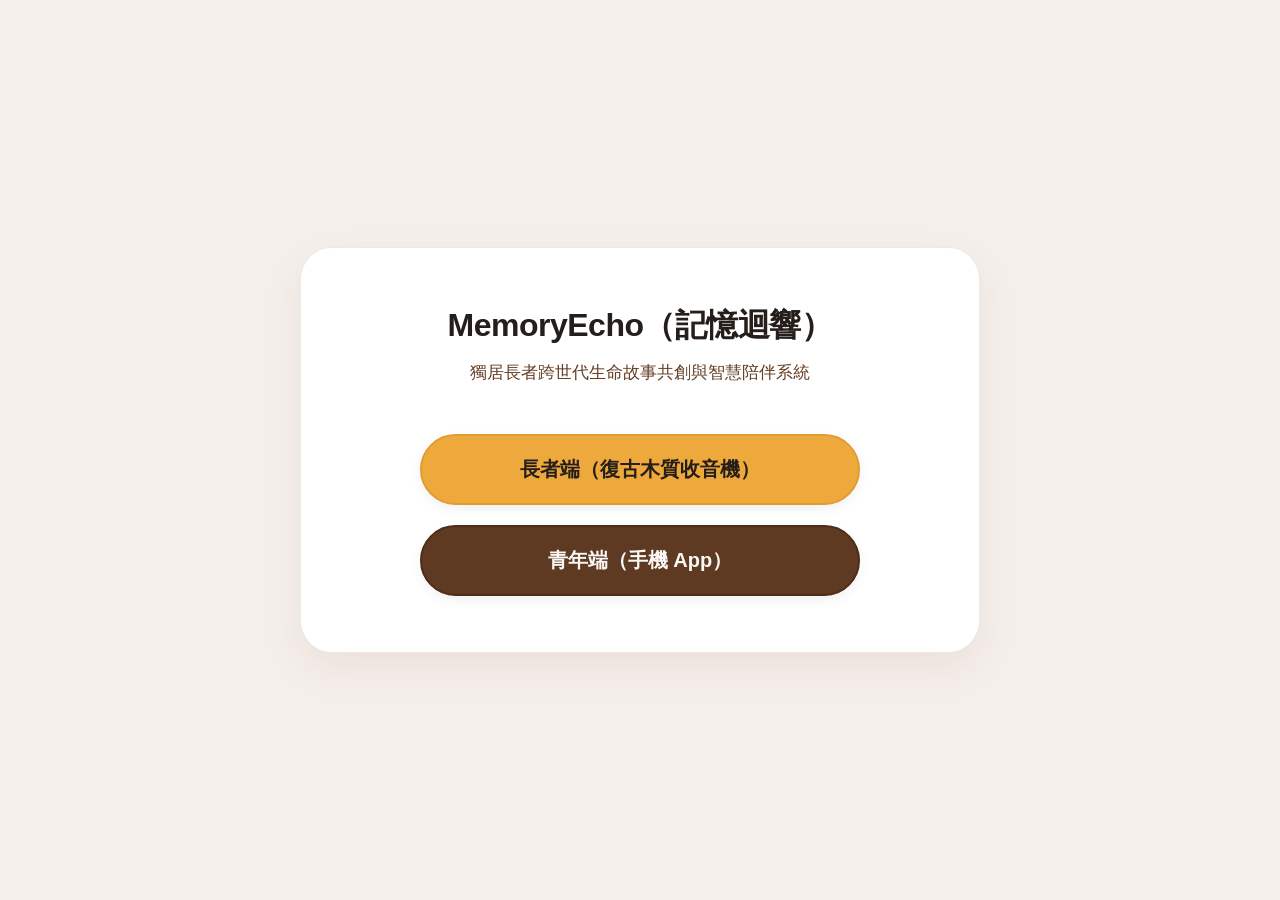
==== commit b50f7b7a: "第 1 次：長者端（elder.html）與青年端（youth.html）分成兩個頁面" ====
--- a/index.html
+++ b/index.html
@@ -4,96 +4,103 @@
   <meta charset="UTF-8">
   <meta name="viewport" content="width=device-width, initial-scale=1.0">
   <title>MemoryEcho（記憶迴響）</title>
-  <link rel="stylesheet" href="css/style.css">
+  <style>
+    * {
+      box-sizing: border-box;
+      margin: 0;
+      padding: 0;
+    }
+    body {
+      background-color: #F5EFEB;
+      font-family: -apple-system, BlinkMacSystemFont, "Segoe UI", Roboto, "PingFang TC", "Microsoft JhengHei", "Noto Sans TC", sans-serif;
+      min-height: 100vh;
+      display: flex;
+      flex-direction: column;
+      align-items: center;
+      justify-content: center;
+      padding: 24px;
+      color: #251E1A;
+    }
+    .container {
+      max-width: 680px;
+      width: 100%;
+      text-align: center;
+      background: #FFFFFF;
+      padding: 56px 40px;
+      border-radius: 32px;
+      box-shadow: 0 16px 40px rgba(100, 62, 36, 0.08);
+      border: 1px solid rgba(157, 107, 62, 0.15);
+    }
+    .title {
+      font-size: 32px;
+      font-weight: 800;
+      color: #251E1A;
+      margin-bottom: 12px;
+      letter-spacing: -0.5px;
+    }
+    .subtitle {
+      font-size: 17px;
+      color: #643E24;
+      font-weight: 500;
+      margin-bottom: 48px;
+      line-height: 1.5;
+    }
+    .button-group {
+      display: flex;
+      flex-direction: column;
+      gap: 20px;
+      align-items: center;
+    }
+    .nav-btn {
+      display: flex;
+      align-items: center;
+      justify-content: center;
+      width: 100%;
+      max-width: 440px;
+      padding: 20px 28px;
+      border-radius: 9999px;
+      text-decoration: none;
+      font-size: 20px;
+      font-weight: 700;
+      transition: all 0.2s ease;
+      box-shadow: 0 4px 12px rgba(0, 0, 0, 0.06);
+    }
+    .nav-btn-elder {
+      background-color: #EEA93C;
+      color: #251E1A;
+      border: 2px solid #E29B2E;
+    }
+    .nav-btn-elder:hover {
+      background-color: #E29B2E;
+      transform: translateY(-2px);
+      box-shadow: 0 8px 20px rgba(238, 169, 60, 0.35);
+    }
+    .nav-btn-elder:active {
+      transform: translateY(0);
+    }
+    .nav-btn-youth {
+      background-color: #5F3A22;
+      color: #FAF8F5;
+      border: 2px solid #4C2D19;
+    }
+    .nav-btn-youth:hover {
+      background-color: #4C2D19;
+      transform: translateY(-2px);
+      box-shadow: 0 8px 20px rgba(95, 58, 34, 0.3);
+    }
+    .nav-btn-youth:active {
+      transform: translateY(0);
+    }
+  </style>
 </head>
 <body>
-
-  <main class="app-container">
-
-    <!-- 長者端：復古木質收音機 -->
-    <section class="device-section">
-      <h2 class="section-title">長者端：復古木質收音機</h2>
-
-      <div class="radio-device-wrapper">
-        <!-- 頂部提把 -->
-        <div class="radio-handle"></div>
-
-        <!-- 收音機主機身 -->
-        <div class="radio-chassis">
-          <!-- 左側：螢幕與說故事按鍵 -->
-          <div class="chassis-left">
-            <div class="radio-screen" id="radioScreen">
-              <div class="screen-indicator-wrap">
-                <div class="indicator-led state-standby" id="screenIndicatorLed"></div>
-              </div>
-              <div class="screen-content">
-                <div class="screen-text" id="radioScreenText">阿姨，要不要
-聊聊年輕的事？</div>
-              </div>
-            </div>
-
-            <button type="button" class="btn-story" id="btnStory">說故事</button>
-          </div>
-
-          <!-- 右側：音量旋鈕與一鍵復原按鍵 -->
-          <div class="chassis-right">
-            <div class="knob-container">
-              <div class="rotary-knob" id="rotaryKnob">
-                <div class="knob-inner"></div>
-              </div>
-              <div class="knob-label">音量</div>
-            </div>
-
-            <button type="button" class="btn-reset" id="btnReset">一鍵復原</button>
-          </div>
-        </div>
-      </div>
-    </section>
-
-    <!-- 青年端：手機 App 畫面 -->
-    <section class="device-section">
-      <h2 class="section-title">青年端：手機 App</h2>
-
-      <div class="mobile-phone-frame">
-        <div class="phone-screen">
-          <div class="phone-status-bar">
-            <span>15:00</span>
-            <span>5G 📶 100% 🔋</span>
-          </div>
-
-          <div class="phone-app-header">
-            <div class="phone-app-title">MemoryEcho</div>
-            <div class="phone-user-chip">陳家豪</div>
-          </div>
-
-          <div class="phone-body">
-            <!-- 長者傳來的故事卡（只保留故事文字） -->
-            <div class="youth-story-card">
-              <div class="card-top-meta">
-                <div class="elder-avatar">秀英</div>
-                <div class="elder-meta-info">
-                  <span class="elder-meta-name">林秀英（72 歲）</span>
-                  <span class="elder-meta-time">1970 年代大稻埕</span>
-                </div>
-              </div>
-
-              <div class="card-story-text" id="youthStoryText">
-                以前大稻埕故事很多，我有好多以前在大稻埕教書的照片…
-              </div>
-            </div>
-          </div>
-
-          <!-- 下方只留「點讚」和「語音回覆」兩個按鈕 -->
-          <div class="youth-actions-bar">
-            <button type="button" class="btn-youth-action" id="youthBtnLike">點讚</button>
-            <button type="button" class="btn-youth-action" id="youthBtnVoice">語音回覆</button>
-          </div>
-        </div>
-      </div>
-    </section>
-
+  <main class="container">
+    <h1 class="title">MemoryEcho（記憶迴響）</h1>
+    <p class="subtitle">獨居長者跨世代生命故事共創與智慧陪伴系統</p>
+    <div class="button-group">
+      <a href="elder.html" class="nav-btn nav-btn-elder">長者端（復古木質收音機）</a>
+      <a href="youth.html" class="nav-btn nav-btn-youth">青年端（手機 App）</a>
+    </div>
   </main>
-
-  <script src="js/app.js"></script>
 </body>
 </html>
